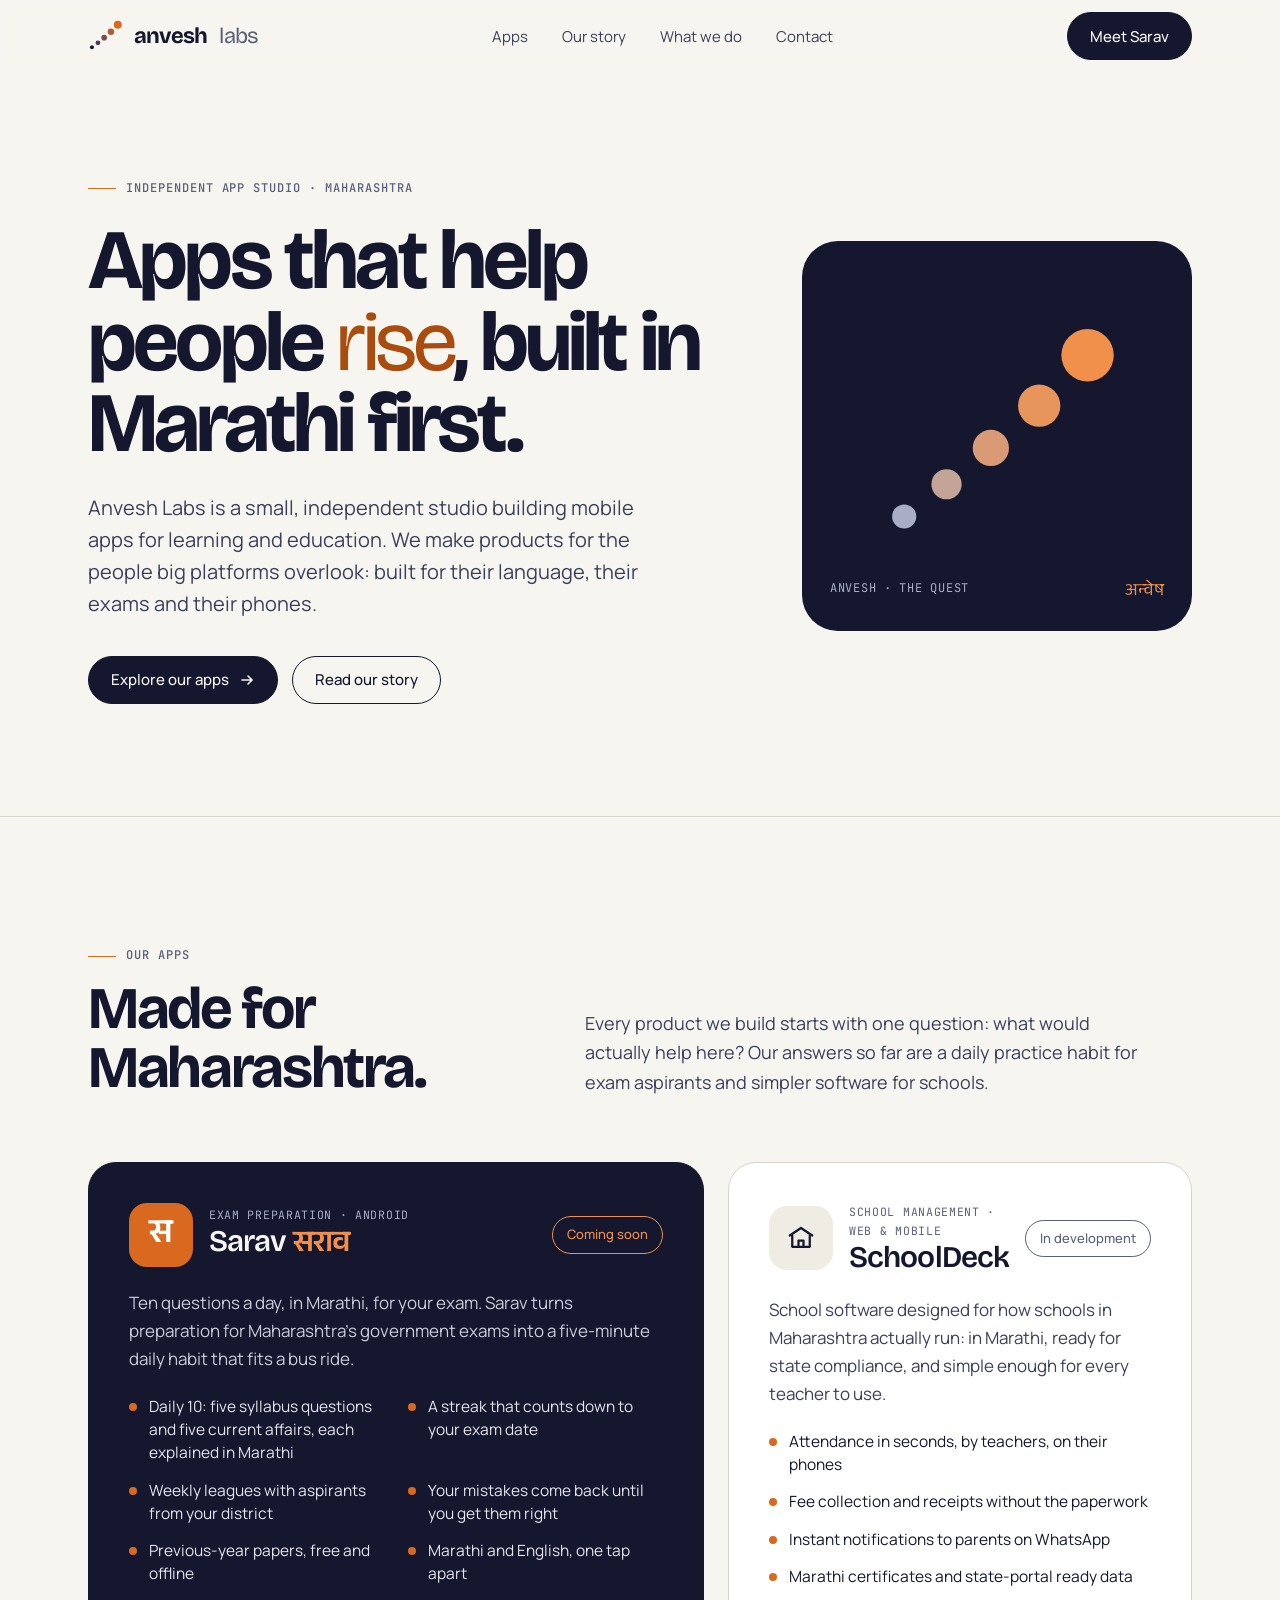
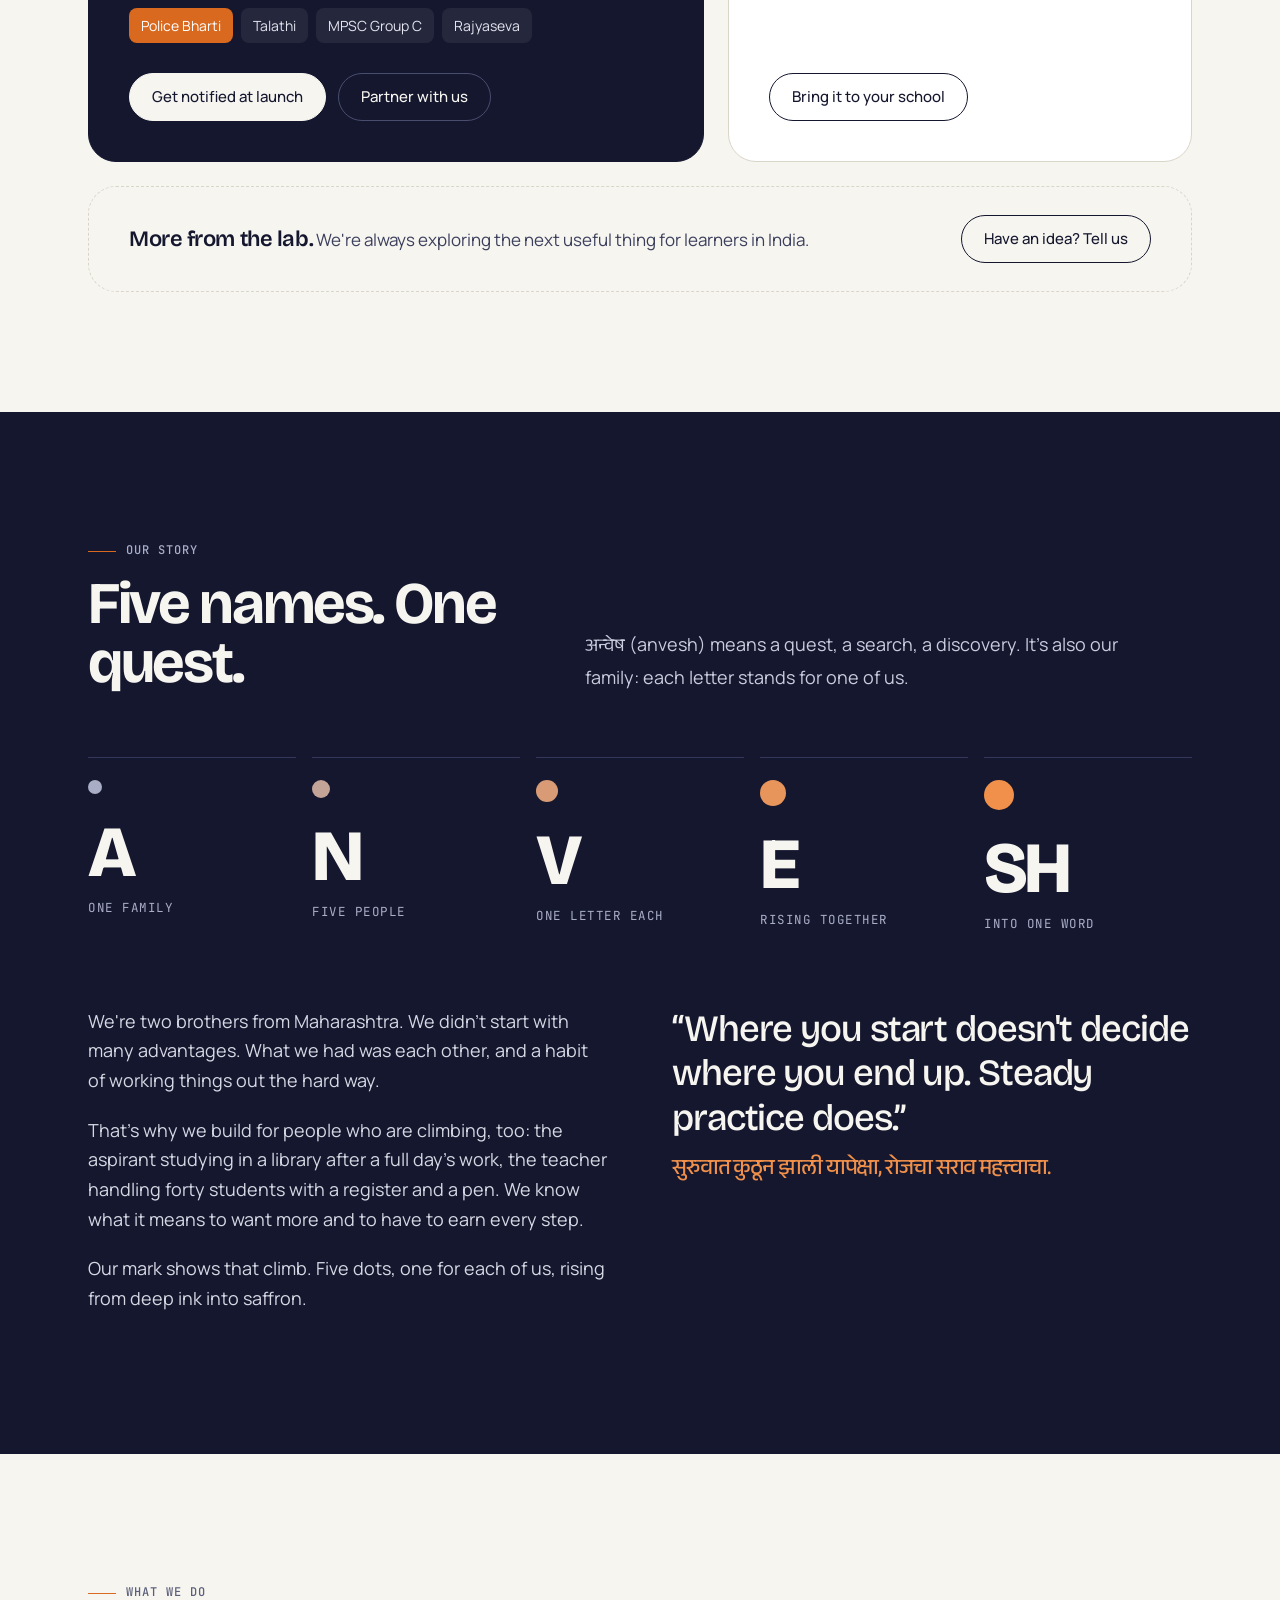
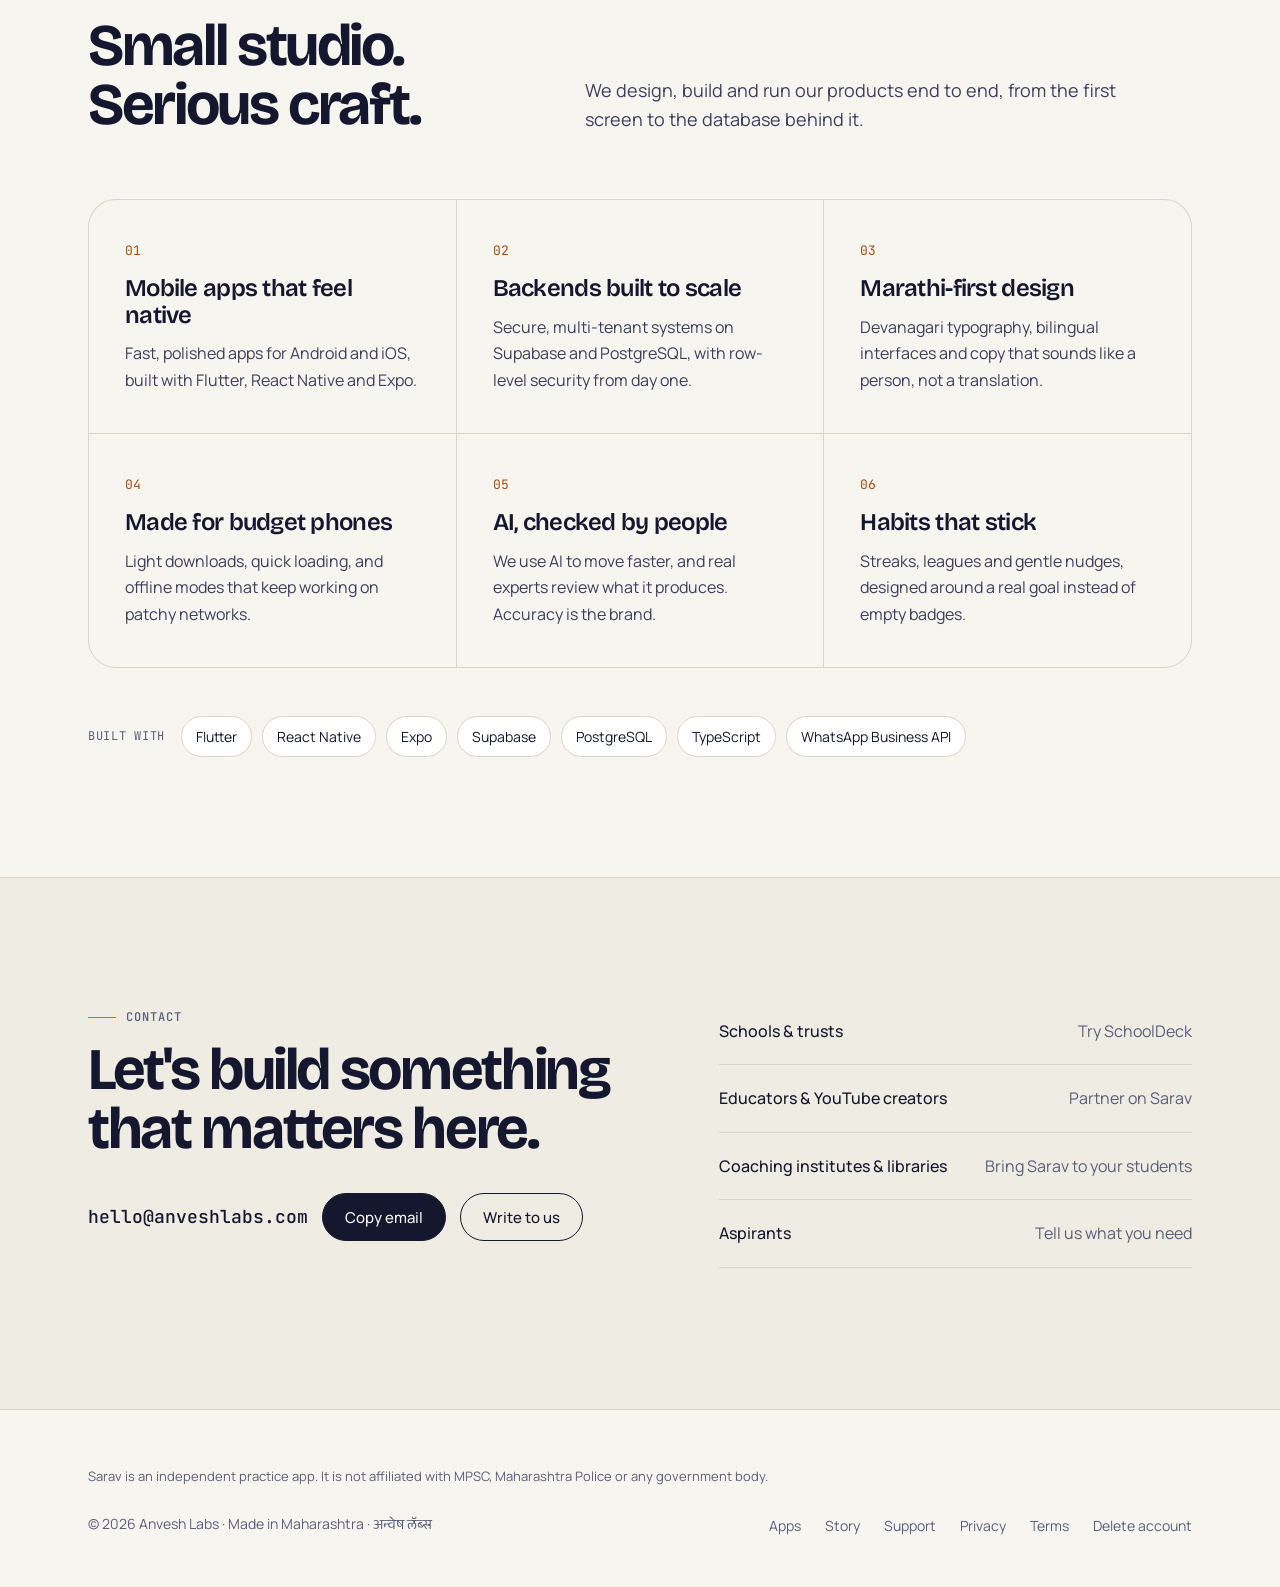
==== index.html @ 9305be7a "Switch to a more modern type system Bricolage Grotesque for headings, Manrope for body text, JetBrai" ====
<!DOCTYPE html>
<html lang="en-IN">
<head>
<meta charset="utf-8">
<meta name="viewport" content="width=device-width, initial-scale=1">
<title>Anvesh Labs — Marathi-first mobile apps from Maharashtra</title>
<meta name="description" content="Anvesh Labs is an independent app studio from Maharashtra building Marathi-first mobile apps. Meet Sarav — daily exam practice for Police Bharti, Talathi and MPSC — and SchoolDeck, school management for Maharashtra schools.">
<meta name="keywords" content="Anvesh Labs, Sarav app, Police Bharti app, MPSC Marathi app, Talathi Bharti practice, Marathi quiz app, school ERP Maharashtra, Marathi app developers">
<meta name="author" content="Anvesh Labs">
<meta name="robots" content="index, follow, max-image-preview:large">
<link rel="canonical" href="https://anveshlabs.com/">
<meta name="theme-color" content="#14172E">

<meta property="og:type" content="website">
<meta property="og:site_name" content="Anvesh Labs">
<meta property="og:title" content="Anvesh Labs — Marathi-first mobile apps from Maharashtra">
<meta property="og:description" content="An independent studio building apps that help people learn, prepare and grow. Starting with Sarav: daily exam practice in Marathi.">
<meta property="og:url" content="https://anveshlabs.com/">
<meta property="og:image" content="https://anveshlabs.com/og-image.png">
<meta property="og:locale" content="en_IN">
<meta property="og:locale:alternate" content="mr_IN">
<meta name="twitter:card" content="summary_large_image">
<meta name="twitter:title" content="Anvesh Labs — Marathi-first mobile apps">
<meta name="twitter:description" content="Daily exam practice in Marathi, school software for Maharashtra, and more from an independent studio.">
<meta name="twitter:image" content="https://anveshlabs.com/og-image.png">

<link rel="icon" type="image/svg+xml" href="data:image/svg+xml,%3Csvg xmlns='http://www.w3.org/2000/svg' viewBox='0 0 120 120'%3E%3Crect width='120' height='120' rx='28' fill='%2314172E'/%3E%3Ccircle cx='24' cy='96' r='7' fill='%23A9ADC6'/%3E%3Ccircle cx='42' cy='82' r='8.5' fill='%23C3A496'/%3E%3Ccircle cx='60' cy='66' r='10' fill='%23D99B75'/%3E%3Ccircle cx='80' cy='47' r='11.5' fill='%23E8955C'/%3E%3Ccircle cx='99' cy='25' r='13' fill='%23F0904A'/%3E%3C/svg%3E">

<link rel="preconnect" href="https://fonts.googleapis.com">
<link rel="preconnect" href="https://fonts.gstatic.com" crossorigin>
<link href="https://fonts.googleapis.com/css2?family=Bricolage+Grotesque:opsz,wght@12..96,400..800&family=Manrope:wght@400;500;600;700&family=JetBrains+Mono:wght@400;500&family=Anek+Devanagari:wght@400;500;600&display=swap" rel="stylesheet">

<script type="application/ld+json">
{
  "@context": "https://schema.org",
  "@graph": [
    {
      "@type": "Organization",
      "@id": "https://anveshlabs.com/#org",
      "name": "Anvesh Labs",
      "alternateName": "अन्वेष लॅब्स",
      "url": "https://anveshlabs.com/",
      "logo": "https://anveshlabs.com/logo.png",
      "email": "hello@anveshlabs.com",
      "description": "Independent app studio from Maharashtra building Marathi-first mobile apps for learning and education.",
      "areaServed": {"@type": "State", "name": "Maharashtra"},
      "knowsLanguage": ["mr", "en", "hi"]
    },
    {
      "@type": "WebSite",
      "@id": "https://anveshlabs.com/#website",
      "url": "https://anveshlabs.com/",
      "name": "Anvesh Labs",
      "publisher": {"@id": "https://anveshlabs.com/#org"},
      "inLanguage": "en-IN"
    },
    {
      "@type": "MobileApplication",
      "name": "Sarav",
      "alternateName": "सराव",
      "operatingSystem": "Android",
      "applicationCategory": "EducationalApplication",
      "inLanguage": ["mr", "en"],
      "description": "Daily 10-question practice in Marathi for Maharashtra Police Bharti, Talathi and MPSC exams, with streaks, district leagues and mistake review.",
      "publisher": {"@id": "https://anveshlabs.com/#org"},
      "offers": {"@type": "Offer", "price": "0", "priceCurrency": "INR"}
    }
  ]
}
</script>

<style>
  :root{
    --ivory:#F7F5F0; --paper:#EFECE4; --ink:#14172E; --ink-2:#3B3F5C; --muted:#5A5F7A;
    --line:#DAD5C9; --saffron:#D9691F; --saffron-text:#A94C0E; --saffron-soft:#F0904A;
    --serif:'Bricolage Grotesque', system-ui, sans-serif; --sans:'Manrope', system-ui, sans-serif; --mr:'Anek Devanagari', 'Manrope', sans-serif; --mono:'JetBrains Mono', ui-monospace, monospace;
    --wrap:1160px;
  }
  *{box-sizing:border-box}
  html{scroll-behavior:smooth}
  body{margin:0;background:var(--ivory);color:var(--ink);font-family:var(--sans);font-size:17px;line-height:1.65;-webkit-font-smoothing:antialiased}
  img,svg{display:block}
  a{color:inherit}
  [lang="mr"]{font-family:var(--mr)}
  .wrap{max-width:var(--wrap);margin:0 auto;padding:0 28px}
  .skip{position:absolute;left:-999px;top:8px;background:var(--ink);color:var(--ivory);padding:8px 14px;border-radius:8px;z-index:50}
  .skip:focus{left:12px}
  :focus-visible{outline:2px solid var(--saffron);outline-offset:3px;border-radius:4px}

  /* Header */
  header.site{position:sticky;top:0;z-index:20;background:rgba(247,245,240,.88);backdrop-filter:saturate(1.2) blur(10px);border-bottom:1px solid transparent;transition:border-color .2s}
  header.site.scrolled{border-bottom-color:var(--line)}
  .bar{display:flex;align-items:center;justify-content:space-between;height:72px}
  .brand{display:flex;align-items:center;gap:12px;text-decoration:none;font-family:var(--serif)}
  .brand b{font-weight:700;font-size:22px;letter-spacing:-.035em}
  .brand span{font-weight:400;font-size:22px;letter-spacing:-.035em;color:var(--muted)}
  nav.main ul{display:flex;gap:34px;list-style:none;margin:0;padding:0}
  nav.main a{text-decoration:none;font-size:15px;color:var(--ink-2);padding:10px 0}
  nav.main a:hover{color:var(--ink)}
  .btn{display:inline-flex;align-items:center;gap:10px;min-height:48px;padding:0 22px;border-radius:999px;font:500 15px/1 var(--sans);text-decoration:none;border:1px solid var(--ink);cursor:pointer;transition:transform .15s, background .15s}
  .btn:hover{transform:translateY(-1px)}
  .btn-dark{background:var(--ink);color:var(--ivory)}
  .btn-dark:hover{background:#262A4A}
  .btn-ghost{background:transparent;color:var(--ink)}
  .btn-ghost:hover{background:var(--paper)}
  .menu-btn{display:none;background:none;border:1px solid var(--line);border-radius:10px;width:44px;height:44px;cursor:pointer;color:var(--ink)}

  /* Hero */
  .hero{padding:96px 0 112px;border-bottom:1px solid var(--line)}
  .hero-grid{display:grid;grid-template-columns:1.25fr .75fr;gap:64px;align-items:center}
  .eyebrow{display:inline-flex;align-items:center;gap:10px;font-family:var(--mono);font-size:12px;letter-spacing:.08em;text-transform:uppercase;color:var(--muted);font-weight:500}
  .eyebrow i{width:28px;height:1px;background:var(--saffron)}
  h1{font-family:var(--serif);font-weight:700;font-size:clamp(46px,6.6vw,92px);line-height:.96;letter-spacing:-.045em;margin:22px 0 28px}
  h1 em{font-style:normal;font-weight:400;color:var(--saffron-text)}
  .lede{font-size:20px;line-height:1.6;color:var(--ink-2);max-width:580px;margin:0 0 36px}
  .cta{display:flex;flex-wrap:wrap;gap:14px}
  .hero-mark{position:relative;aspect-ratio:1/1;background:var(--ink);border-radius:36px;display:flex;align-items:center;justify-content:center;overflow:hidden}
  .hero-mark svg{width:62%}
  .hero-mark .caption{position:absolute;left:28px;bottom:24px;right:28px;display:flex;justify-content:space-between;color:#A9ADC6;font-family:var(--mono);font-size:12px;letter-spacing:.06em}
  .hero-mark .caption span[lang="mr"]{font-size:17px;color:var(--saffron-soft);letter-spacing:0}

  /* Sections */
  section{padding:120px 0}
  .sec-head{display:grid;grid-template-columns:1fr 1.4fr;gap:64px;margin-bottom:64px;align-items:end}
  h2{font-family:var(--serif);font-weight:700;font-size:clamp(36px,4.6vw,60px);line-height:1;letter-spacing:-.04em;margin:14px 0 0}
  .sec-head p{color:var(--ink-2);font-size:18px;margin:0;max-width:560px}
  h3{font-family:var(--serif);font-weight:600;font-size:30px;letter-spacing:-.03em;line-height:1.1;margin:0}

  /* Apps */
  .apps{display:grid;grid-template-columns:1.35fr 1fr;gap:24px}
  .app{background:#fff;border:1px solid var(--line);border-radius:28px;padding:40px;display:flex;flex-direction:column;gap:22px}
  .app.flag{background:var(--ink);color:var(--ivory);border-color:var(--ink)}
  .app-top{display:flex;align-items:center;justify-content:space-between;gap:16px}
  .app-id{display:flex;align-items:center;gap:16px}
  .app-icon{width:64px;height:64px;border-radius:18px;display:flex;align-items:center;justify-content:center;flex:none}
  .flag .app-icon{background:var(--saffron)}
  .app-icon.light{background:var(--paper)}
  .app-icon span{font:600 34px/1 var(--mr);color:#fff;margin-top:4px}
  .app-icon.light span{color:var(--ink)}
  .app small{display:block;font-family:var(--mono);font-size:11.5px;letter-spacing:.06em;text-transform:uppercase;color:var(--muted)}
  .flag small{color:#A9ADC6}
  .pill{font-size:13px;font-weight:500;padding:7px 14px;border-radius:999px;border:1px solid currentColor;white-space:nowrap}
  .flag .pill{color:var(--saffron-soft)}
  .pill.dim{color:var(--muted)}
  .app p{margin:0;color:var(--ink-2)}
  .flag p{color:#C9CCDD}
  .feat{list-style:none;padding:0;margin:0;display:grid;grid-template-columns:1fr 1fr;gap:14px 24px}
  .feat li{display:flex;gap:12px;font-size:15.5px;line-height:1.5}
  .feat li::before{content:"";flex:none;width:8px;height:8px;border-radius:50%;background:var(--saffron);margin-top:8px}
  .flag .feat li{color:#E4E5EE}
  .tracks{display:flex;flex-wrap:wrap;gap:8px}
  .tracks span{font-size:14px;padding:6px 12px;border-radius:8px;background:rgba(255,255,255,.07);color:#E4E5EE}
  .tracks span.on{background:var(--saffron);color:#fff}
  .app .actions{margin-top:auto;display:flex;flex-wrap:wrap;gap:12px;padding-top:8px}
  .flag .btn-light{background:var(--ivory);color:var(--ink);border-color:var(--ivory)}
  .flag .btn-line{background:transparent;color:var(--ivory);border-color:#4A4E6E}
  .next{grid-column:1/-1;display:flex;align-items:center;justify-content:space-between;gap:24px;border:1px dashed var(--line);border-radius:28px;padding:28px 40px;color:var(--ink-2)}
  .next b{font-family:var(--serif);font-weight:600;font-size:22px;letter-spacing:-.02em;color:var(--ink)}

  /* Story */
  .story{background:var(--ink);color:var(--ivory)}
  .story .eyebrow{color:#A9ADC6}
  .story h2{color:var(--ivory)}
  .story .sec-head p{color:#C9CCDD}
  .decode{display:grid;grid-template-columns:repeat(5,minmax(0,1fr));gap:16px;margin-bottom:72px}
  .letter{border-top:1px solid #33375A;padding-top:22px}
  .letter .dot{border-radius:50%;margin-bottom:22px}
  .letter b{display:block;font-family:var(--serif);font-weight:800;font-size:72px;line-height:1;letter-spacing:-.05em}
  .letter span{display:block;margin-top:10px;color:#A9ADC6;font-family:var(--mono);font-size:12.5px;letter-spacing:.04em;text-transform:uppercase}
  .story-body{display:grid;grid-template-columns:1fr 1fr;gap:64px}
  .story-body p{margin:0 0 20px;color:#D5D7E3;font-size:18px}
  blockquote{margin:0;font-family:var(--serif);font-weight:500;font-size:clamp(26px,2.9vw,38px);line-height:1.2;letter-spacing:-.03em;color:var(--ivory)}
  blockquote span[lang="mr"]{display:block;margin-top:18px;font-size:22px;color:var(--saffron-soft)}

  /* Craft */
  .craft{display:grid;grid-template-columns:repeat(3,minmax(0,1fr));gap:1px;background:var(--line);border:1px solid var(--line);border-radius:28px;overflow:hidden}
  .craft article{background:var(--ivory);padding:40px 36px}
  .craft .num{font-family:var(--mono);font-size:13px;color:var(--saffron-text)}
  .craft h3{font-size:24px;margin:14px 0 12px}
  .craft p{margin:0;color:var(--ink-2);font-size:16px}
  .stack{margin-top:48px;display:flex;flex-wrap:wrap;gap:10px;align-items:center}
  .stack em{font-style:normal;color:var(--muted);font-family:var(--mono);font-size:12px;letter-spacing:.06em;text-transform:uppercase;margin-right:6px}
  .stack span{font-size:14px;padding:8px 14px;border:1px solid var(--line);border-radius:999px;background:#fff}

  /* Contact */
  .contact{background:var(--paper);border-top:1px solid var(--line)}
  .contact-grid{display:grid;grid-template-columns:1.2fr 1fr;gap:64px;align-items:start}
  .who{list-style:none;padding:0;margin:0;display:grid;gap:0}
  .who li{display:flex;justify-content:space-between;gap:20px;padding:20px 0;border-bottom:1px solid var(--line);font-size:16px}
  .who li b{font-weight:500}
  .who li span{color:var(--muted);text-align:right}
  .mail{margin-top:34px;display:flex;flex-wrap:wrap;align-items:center;gap:14px}
  .mail code{font:500 18px/1 var(--mono);letter-spacing:0}
  .copied{font-size:14px;color:var(--saffron-text);min-height:20px}

  footer{padding:56px 0 48px;border-top:1px solid var(--line)}
  .foot{display:flex;flex-wrap:wrap;justify-content:space-between;gap:24px;align-items:center;color:var(--muted);font-size:14px}
  .foot ul{display:flex;gap:24px;list-style:none;margin:0;padding:0}
  .foot a{text-decoration:none}
  .foot a:hover{color:var(--ink)}

  .reveal{opacity:0;transform:translateY(18px);transition:opacity .8s ease, transform .8s ease}
  .reveal.in{opacity:1;transform:none}
  @media (prefers-reduced-motion: reduce){.reveal{opacity:1;transform:none;transition:none}html{scroll-behavior:auto}}

  @media (max-width: 960px){
    .hero-grid,.sec-head,.apps,.story-body,.contact-grid{grid-template-columns:1fr}
    .hero-mark{max-width:420px}
    .craft{grid-template-columns:1fr 1fr}
    .decode{grid-template-columns:repeat(5,minmax(0,1fr));gap:10px}
    .letter b{font-size:40px}
  }
  @media (max-width: 720px){
    body{font-size:16px}
    section{padding:84px 0}
    .hero{padding:56px 0 80px}
    .menu-btn{display:inline-flex;align-items:center;justify-content:center}
    nav.main{position:absolute;top:72px;left:0;right:0;background:var(--ivory);border-bottom:1px solid var(--line);display:none}
    nav.main.open{display:block}
    nav.main ul{flex-direction:column;gap:0;padding:8px 28px 20px}
    nav.main a{display:block;padding:14px 0;font-size:17px}
    .bar .btn-dark{display:none}
    .app{padding:28px}
    .feat{grid-template-columns:1fr}
    .craft{grid-template-columns:1fr}
    .decode{grid-template-columns:1fr;gap:0}
    .letter{display:flex;align-items:center;gap:20px;padding:16px 0}
    .letter .dot{margin:0}
    .letter b{font-size:34px;width:52px}
    .letter span{margin:0}
    .next{flex-direction:column;align-items:flex-start;padding:24px 28px}
  }
</style>
</head>
<body>
<a class="skip" href="#main">Skip to content</a>

<header class="site" id="top">
  <div class="wrap bar">
    <a class="brand" href="#top" aria-label="Anvesh Labs — home">
      <svg width="34" height="34" viewBox="0 0 120 120" aria-hidden="true">
        <circle cx="14" cy="100" r="7" fill="#14172E"/><circle cx="35" cy="84" r="8.5" fill="#4A3A52"/><circle cx="57" cy="66" r="10" fill="#7D4B4E"/><circle cx="81" cy="45" r="11.5" fill="#B05A36"/><circle cx="105" cy="20" r="14" fill="#D9691F"/>
      </svg>
      <b>anvesh</b><span>labs</span>
    </a>
    <nav class="main" id="nav" aria-label="Main">
      <ul>
        <li><a href="#apps">Apps</a></li>
        <li><a href="#story">Our story</a></li>
        <li><a href="#craft">What we do</a></li>
        <li><a href="#contact">Contact</a></li>
      </ul>
    </nav>
    <a class="btn btn-dark" href="#sarav">Meet Sarav</a>
    <button class="menu-btn" id="menuBtn" aria-label="Open menu" aria-expanded="false" aria-controls="nav">
      <svg width="20" height="20" viewBox="0 0 20 20" fill="none" stroke="currentColor" stroke-width="1.8" stroke-linecap="round" aria-hidden="true"><path d="M3 6h14M3 14h14"/></svg>
    </button>
  </div>
</header>

<main id="main">
  <!-- HERO -->
  <section class="hero" aria-labelledby="hero-title">
    <div class="wrap hero-grid">
      <div class="reveal">
        <div class="eyebrow"><i></i>Independent app studio · Maharashtra</div>
        <h1 id="hero-title">Apps that help people <em>rise</em>, built in Marathi first.</h1>
        <p class="lede">Anvesh Labs is a small, independent studio building mobile apps for learning and education. We make products for the people big platforms overlook: built for their language, their exams and their phones.</p>
        <div class="cta">
          <a class="btn btn-dark" href="#apps">Explore our apps
            <svg width="16" height="16" viewBox="0 0 16 16" fill="none" stroke="currentColor" stroke-width="1.6" stroke-linecap="round" aria-hidden="true"><path d="M3 8h10M9 4l4 4-4 4"/></svg>
          </a>
          <a class="btn btn-ghost" href="#story">Read our story</a>
        </div>
      </div>
      <div class="hero-mark reveal" role="img" aria-label="The Anvesh Labs mark: five dots rising from deep ink to saffron">
        <svg viewBox="0 0 120 120" aria-hidden="true">
          <circle cx="14" cy="100" r="6" fill="#A9ADC6"/><circle cx="35" cy="84" r="7.5" fill="#C3A496"/><circle cx="57" cy="66" r="9" fill="#D99B75"/><circle cx="81" cy="45" r="10.5" fill="#E8955C"/><circle cx="105" cy="20" r="13" fill="#F0904A"/>
        </svg>
        <div class="caption"><span>ANVESH · THE QUEST</span><span lang="mr">अन्वेष</span></div>
      </div>
    </div>
  </section>

  <!-- APPS -->
  <section id="apps" aria-labelledby="apps-title">
    <div class="wrap">
      <div class="sec-head reveal">
        <div>
          <div class="eyebrow"><i></i>Our apps</div>
          <h2 id="apps-title">Made for Maharashtra.</h2>
        </div>
        <p>Every product we build starts with one question: what would actually help here? Our answers so far are a daily practice habit for exam aspirants and simpler software for schools.</p>
      </div>

      <div class="apps">
        <article class="app flag reveal" id="sarav" aria-labelledby="sarav-title">
          <div class="app-top">
            <div class="app-id">
              <div class="app-icon" aria-hidden="true"><span lang="mr">स</span></div>
              <div>
                <small>Exam preparation · Android</small>
                <h3 id="sarav-title">Sarav <span lang="mr" style="color:var(--saffron-soft)">सराव</span></h3>
              </div>
            </div>
            <span class="pill">Coming soon</span>
          </div>
          <p>Ten questions a day, in Marathi, for your exam. Sarav turns preparation for Maharashtra's government exams into a five-minute daily habit that fits a bus ride.</p>
          <ul class="feat">
            <li>Daily 10: five syllabus questions and five current affairs, each explained in Marathi</li>
            <li>A streak that counts down to your exam date</li>
            <li>Weekly leagues with aspirants from your district</li>
            <li>Your mistakes come back until you get them right</li>
            <li>Previous-year papers, free and offline</li>
            <li>Marathi and English, one tap apart</li>
          </ul>
          <div class="tracks" aria-label="Exam tracks">
            <span class="on">Police Bharti</span><span>Talathi</span><span>MPSC Group C</span><span>Rajyaseva</span>
          </div>
          <div class="actions">
            <a class="btn btn-light" href="mailto:hello@anveshlabs.com?subject=Notify%20me%20when%20Sarav%20launches">Get notified at launch</a>
            <a class="btn btn-line" href="#contact">Partner with us</a>
          </div>
        </article>

        <article class="app reveal" aria-labelledby="sd-title">
          <div class="app-top">
            <div class="app-id">
              <div class="app-icon light" aria-hidden="true">
                <svg width="30" height="30" viewBox="0 0 24 24" fill="none" stroke="#14172E" stroke-width="1.8" stroke-linecap="round" stroke-linejoin="round"><path d="M3 10l9-6 9 6"/><path d="M5 10v9h14v-9"/><path d="M10 19v-5h4v5"/></svg>
              </div>
              <div>
                <small>School management · Web &amp; mobile</small>
                <h3 id="sd-title">SchoolDeck</h3>
              </div>
            </div>
            <span class="pill dim">In development</span>
          </div>
          <p>School software designed for how schools in Maharashtra actually run: in Marathi, ready for state compliance, and simple enough for every teacher to use.</p>
          <ul class="feat" style="grid-template-columns:1fr">
            <li>Attendance in seconds, by teachers, on their phones</li>
            <li>Fee collection and receipts without the paperwork</li>
            <li>Instant notifications to parents on WhatsApp</li>
            <li>Marathi certificates and state-portal ready data</li>
          </ul>
          <div class="actions">
            <a class="btn btn-ghost" href="mailto:hello@anveshlabs.com?subject=SchoolDeck%20for%20our%20school">Bring it to your school</a>
          </div>
        </article>

        <div class="next reveal">
          <div><b>More from the lab.</b> We're always exploring the next useful thing for learners in India.</div>
          <a class="btn btn-ghost" href="#contact">Have an idea? Tell us</a>
        </div>
      </div>
    </div>
  </section>

  <!-- STORY -->
  <section class="story" id="story" aria-labelledby="story-title">
    <div class="wrap">
      <div class="sec-head reveal">
        <div>
          <div class="eyebrow"><i></i>Our story</div>
          <h2 id="story-title">Five names. One quest.</h2>
        </div>
        <p><span lang="mr">अन्वेष</span> (anvesh) means a quest, a search, a discovery. It's also our family: each letter stands for one of us.</p>
      </div>

      <div class="decode reveal" aria-label="How the name Anvesh is formed">
        <div class="letter"><div class="dot" style="width:14px;height:14px;background:#A9ADC6"></div><b>A</b><span>One family</span></div>
        <div class="letter"><div class="dot" style="width:18px;height:18px;background:#C3A496"></div><b>N</b><span>Five people</span></div>
        <div class="letter"><div class="dot" style="width:22px;height:22px;background:#D99B75"></div><b>V</b><span>One letter each</span></div>
        <div class="letter"><div class="dot" style="width:26px;height:26px;background:#E8955C"></div><b>E</b><span>Rising together</span></div>
        <div class="letter"><div class="dot" style="width:30px;height:30px;background:#F0904A"></div><b>SH</b><span>Into one word</span></div>
      </div>

      <div class="story-body">
        <div class="reveal">
          <p>We're two brothers from Maharashtra. We didn't start with many advantages. What we had was each other, and a habit of working things out the hard way.</p>
          <p>That's why we build for people who are climbing, too: the aspirant studying in a library after a full day's work, the teacher handling forty students with a register and a pen. We know what it means to want more and to have to earn every step.</p>
          <p>Our mark shows that climb. Five dots, one for each of us, rising from deep ink into saffron.</p>
        </div>
        <blockquote class="reveal">“Where you start doesn't decide where you end up. Steady practice does.”
          <span lang="mr">सुरुवात कुठून झाली यापेक्षा, रोजचा सराव महत्त्वाचा.</span>
        </blockquote>
      </div>
    </div>
  </section>

  <!-- CRAFT -->
  <section id="craft" aria-labelledby="craft-title">
    <div class="wrap">
      <div class="sec-head reveal">
        <div>
          <div class="eyebrow"><i></i>What we do</div>
          <h2 id="craft-title">Small studio. Serious craft.</h2>
        </div>
        <p>We design, build and run our products end to end, from the first screen to the database behind it.</p>
      </div>

      <div class="craft reveal">
        <article>
          <div class="num">01</div>
          <h3>Mobile apps that feel native</h3>
          <p>Fast, polished apps for Android and iOS, built with Flutter, React Native and Expo.</p>
        </article>
        <article>
          <div class="num">02</div>
          <h3>Backends built to scale</h3>
          <p>Secure, multi-tenant systems on Supabase and PostgreSQL, with row-level security from day one.</p>
        </article>
        <article>
          <div class="num">03</div>
          <h3>Marathi-first design</h3>
          <p>Devanagari typography, bilingual interfaces and copy that sounds like a person, not a translation.</p>
        </article>
        <article>
          <div class="num">04</div>
          <h3>Made for budget phones</h3>
          <p>Light downloads, quick loading, and offline modes that keep working on patchy networks.</p>
        </article>
        <article>
          <div class="num">05</div>
          <h3>AI, checked by people</h3>
          <p>We use AI to move faster, and real experts review what it produces. Accuracy is the brand.</p>
        </article>
        <article>
          <div class="num">06</div>
          <h3>Habits that stick</h3>
          <p>Streaks, leagues and gentle nudges, designed around a real goal instead of empty badges.</p>
        </article>
      </div>

      <div class="stack reveal" aria-label="Technologies we use">
        <em>Built with</em><span>Flutter</span><span>React Native</span><span>Expo</span><span>Supabase</span><span>PostgreSQL</span><span>TypeScript</span><span>WhatsApp Business API</span>
      </div>
    </div>
  </section>

  <!-- CONTACT -->
  <section class="contact" id="contact" aria-labelledby="contact-title">
    <div class="wrap contact-grid">
      <div class="reveal">
        <div class="eyebrow"><i></i>Contact</div>
        <h2 id="contact-title">Let's build something that matters here.</h2>
        <div class="mail">
          <code id="email">hello@anveshlabs.com</code>
          <button class="btn btn-dark" id="copyBtn" type="button">Copy email</button>
          <a class="btn btn-ghost" href="mailto:hello@anveshlabs.com">Write to us</a>
        </div>
        <p class="copied" id="copied" aria-live="polite"></p>
      </div>
      <ul class="who reveal" aria-label="Who we'd love to hear from">
        <li><b>Schools &amp; trusts</b><span>Try SchoolDeck</span></li>
        <li><b>Educators &amp; YouTube creators</b><span>Partner on Sarav</span></li>
        <li><b>Coaching institutes &amp; libraries</b><span>Bring Sarav to your students</span></li>
        <li><b>Aspirants</b><span>Tell us what you need</span></li>
      </ul>
    </div>
  </section>
</main>

<footer>
  <p class="wrap" style="color:var(--muted);font-size:13px;margin:0 auto 24px">Sarav is an independent practice app. It is not affiliated with MPSC, Maharashtra Police or any government body.</p>
  <div class="wrap foot">
    <div>© <span id="yr">2026</span> Anvesh Labs · Made in Maharashtra · <span lang="mr">अन्वेष लॅब्स</span></div>
    <ul>
      <li><a href="#apps">Apps</a></li>
      <li><a href="#story">Story</a></li>
      <li><a href="/support">Support</a></li>
      <li><a href="/privacy">Privacy</a></li>
      <li><a href="/terms">Terms</a></li>
      <li><a href="/delete-account">Delete account</a></li>
    </ul>
  </div>
</footer>

<script>
  (function(){
    var header=document.querySelector('header.site');
    function onScroll(){header.classList.toggle('scrolled', window.scrollY>8);}
    window.addEventListener('scroll', onScroll, {passive:true}); onScroll();

    var btn=document.getElementById('menuBtn'), nav=document.getElementById('nav');
    btn.addEventListener('click', function(){
      var open=nav.classList.toggle('open'); btn.setAttribute('aria-expanded', open);
    });
    nav.addEventListener('click', function(e){ if(e.target.tagName==='A'){ nav.classList.remove('open'); btn.setAttribute('aria-expanded','false'); }});

    var copyBtn=document.getElementById('copyBtn'), copied=document.getElementById('copied');
    copyBtn.addEventListener('click', function(){
      var text='hello@anveshlabs.com';
      try{
        navigator.clipboard.writeText(text).then(function(){ copied.textContent='Email copied.'; }, function(){ copied.textContent='Copy failed. Please select the address above.'; });
      }catch(e){ copied.textContent='Copy failed. Please select the address above.'; }
    });

    document.getElementById('yr').textContent=new Date().getFullYear();

    var els=document.querySelectorAll('.reveal');
    if('IntersectionObserver' in window){
      var io=new IntersectionObserver(function(entries){
        entries.forEach(function(en){ if(en.isIntersecting){ en.target.classList.add('in'); io.unobserve(en.target); }});
      }, {rootMargin:'0px 0px -8% 0px'});
      els.forEach(function(el){ io.observe(el); });
    } else { els.forEach(function(el){ el.classList.add('in'); }); }
  })();
</script>
</body>
</html>
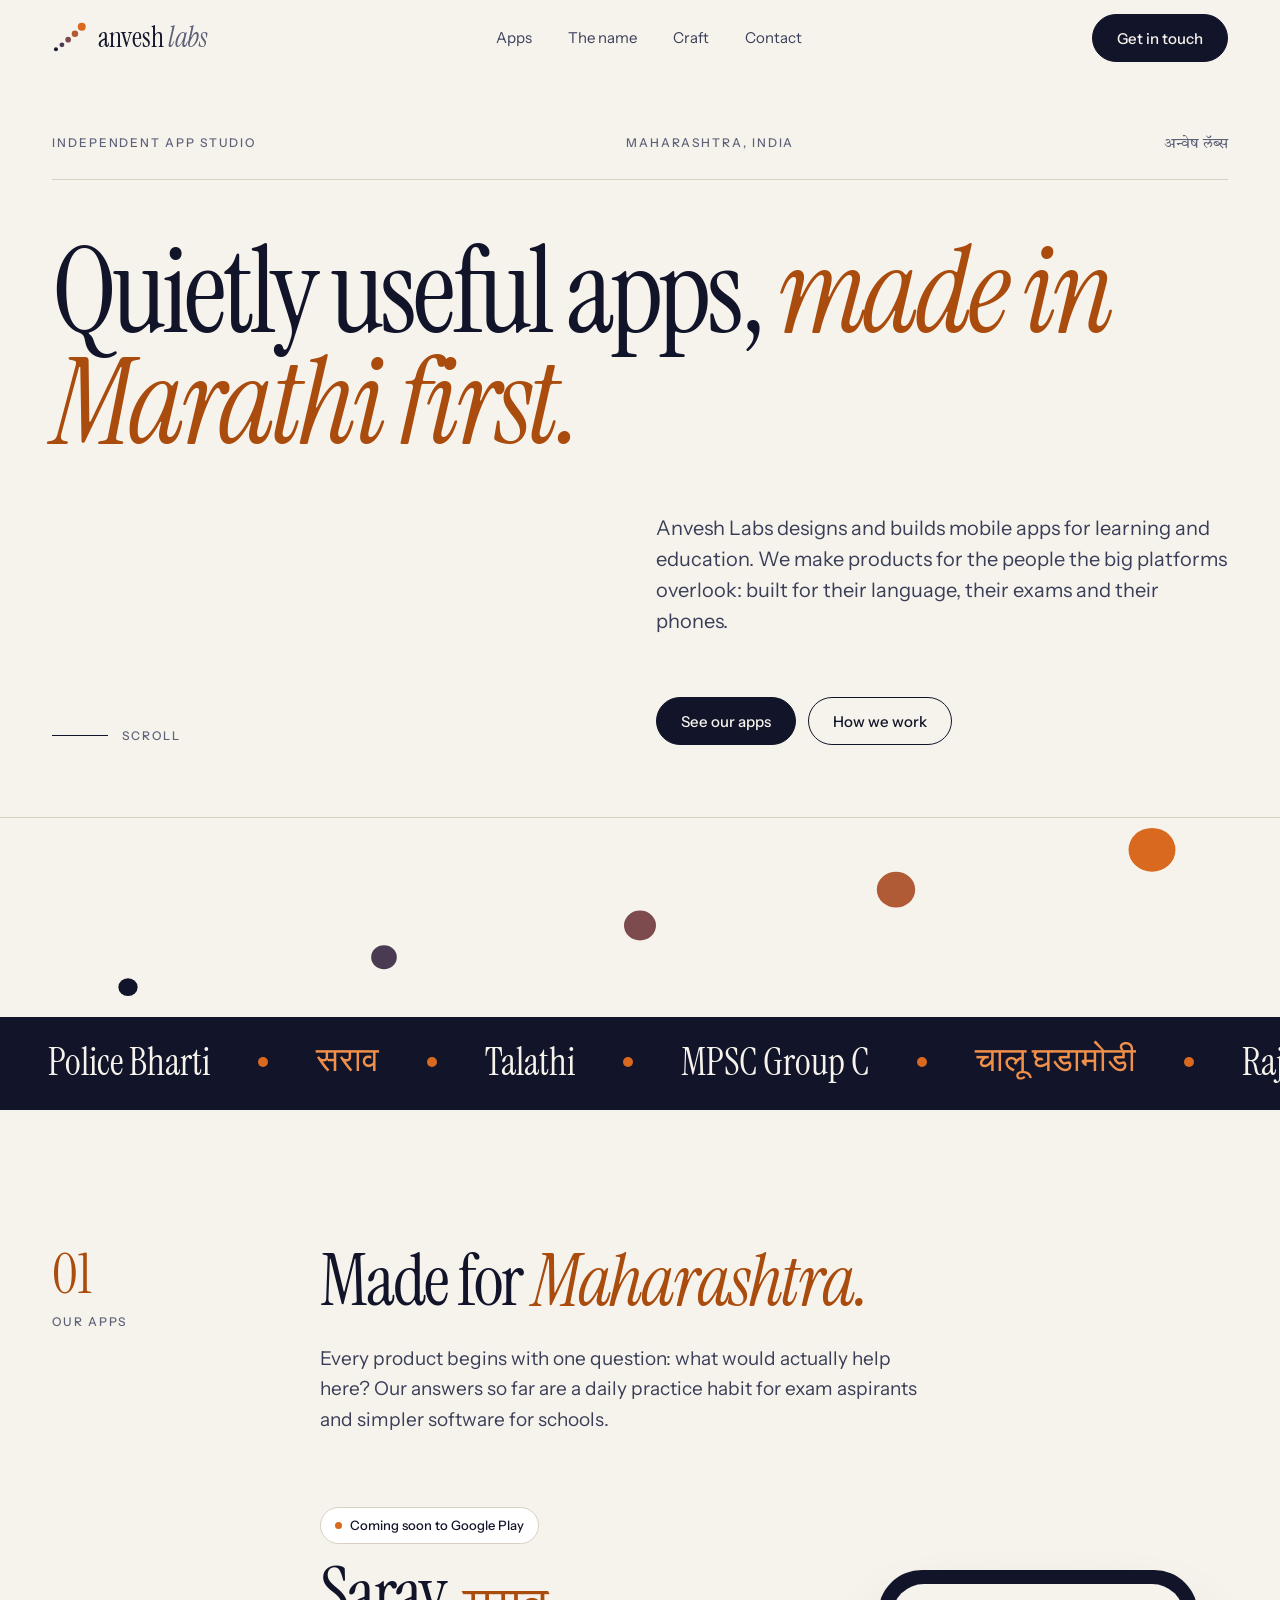
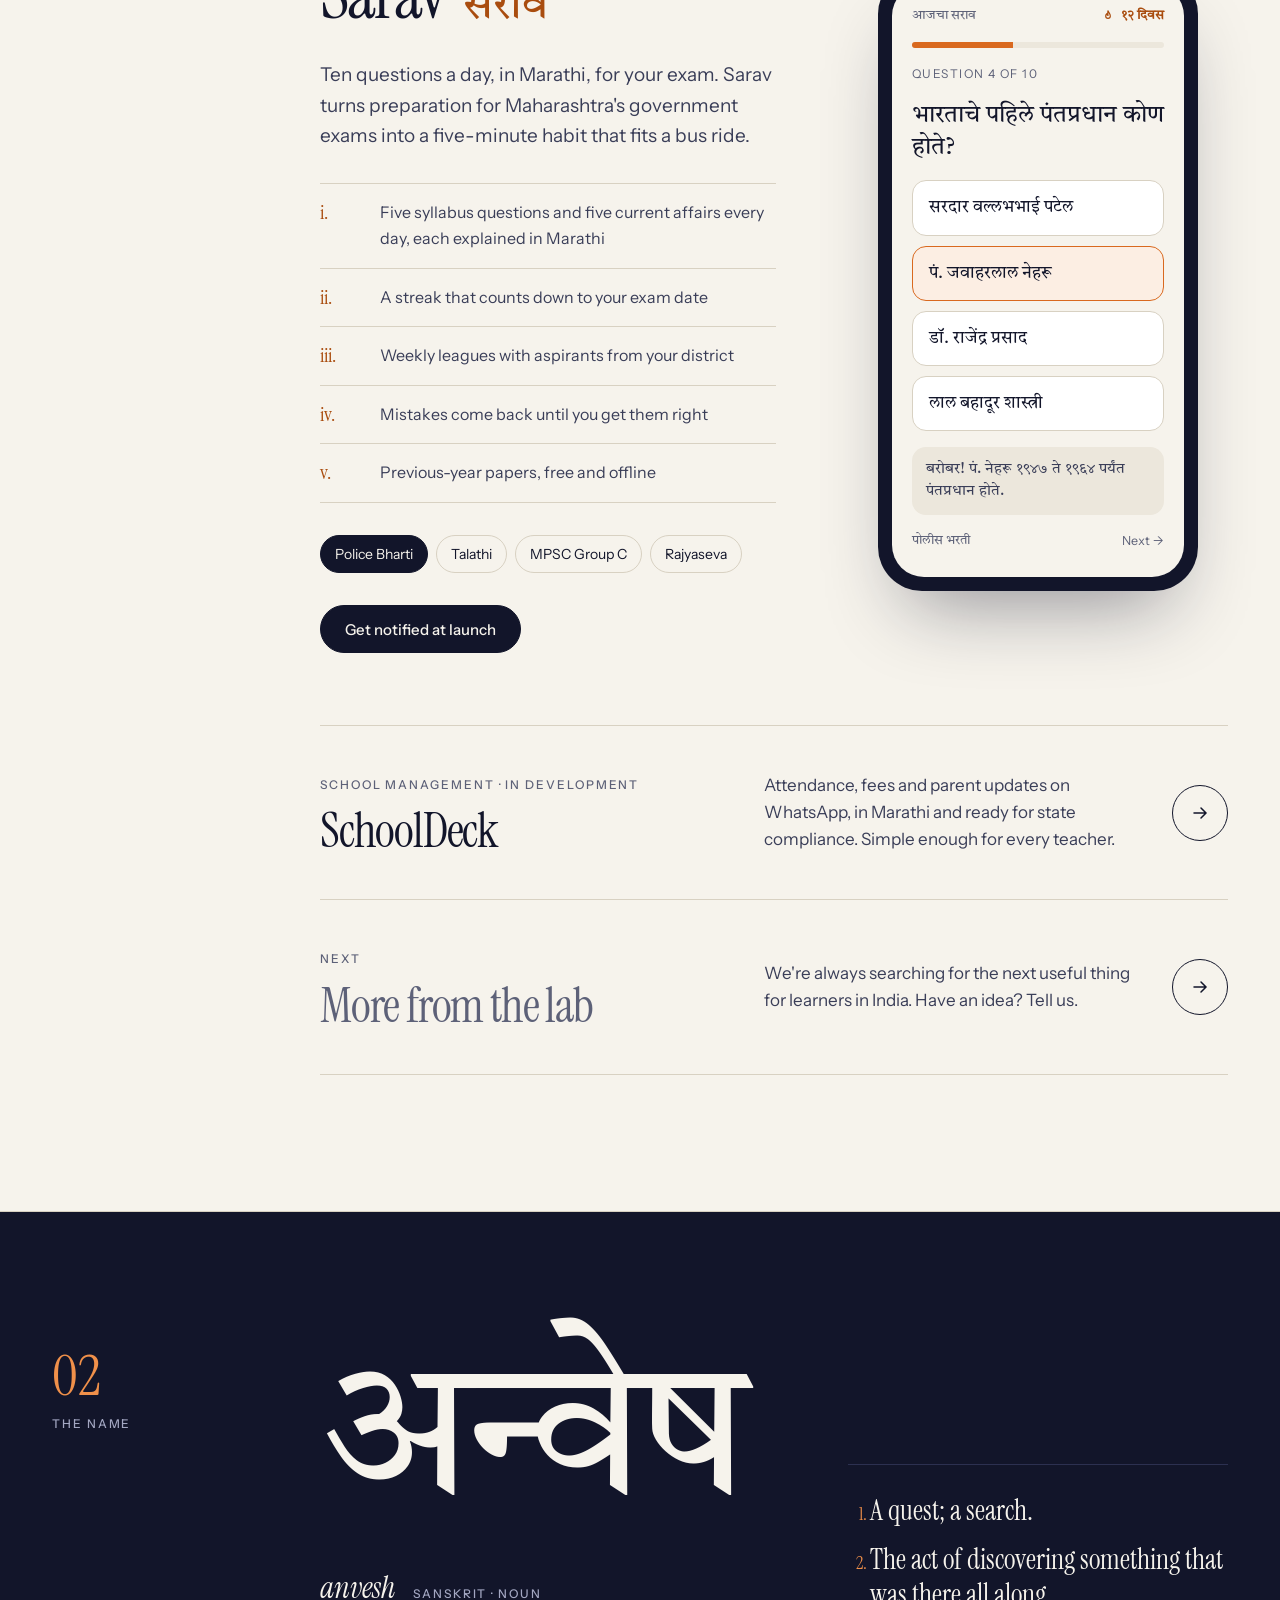
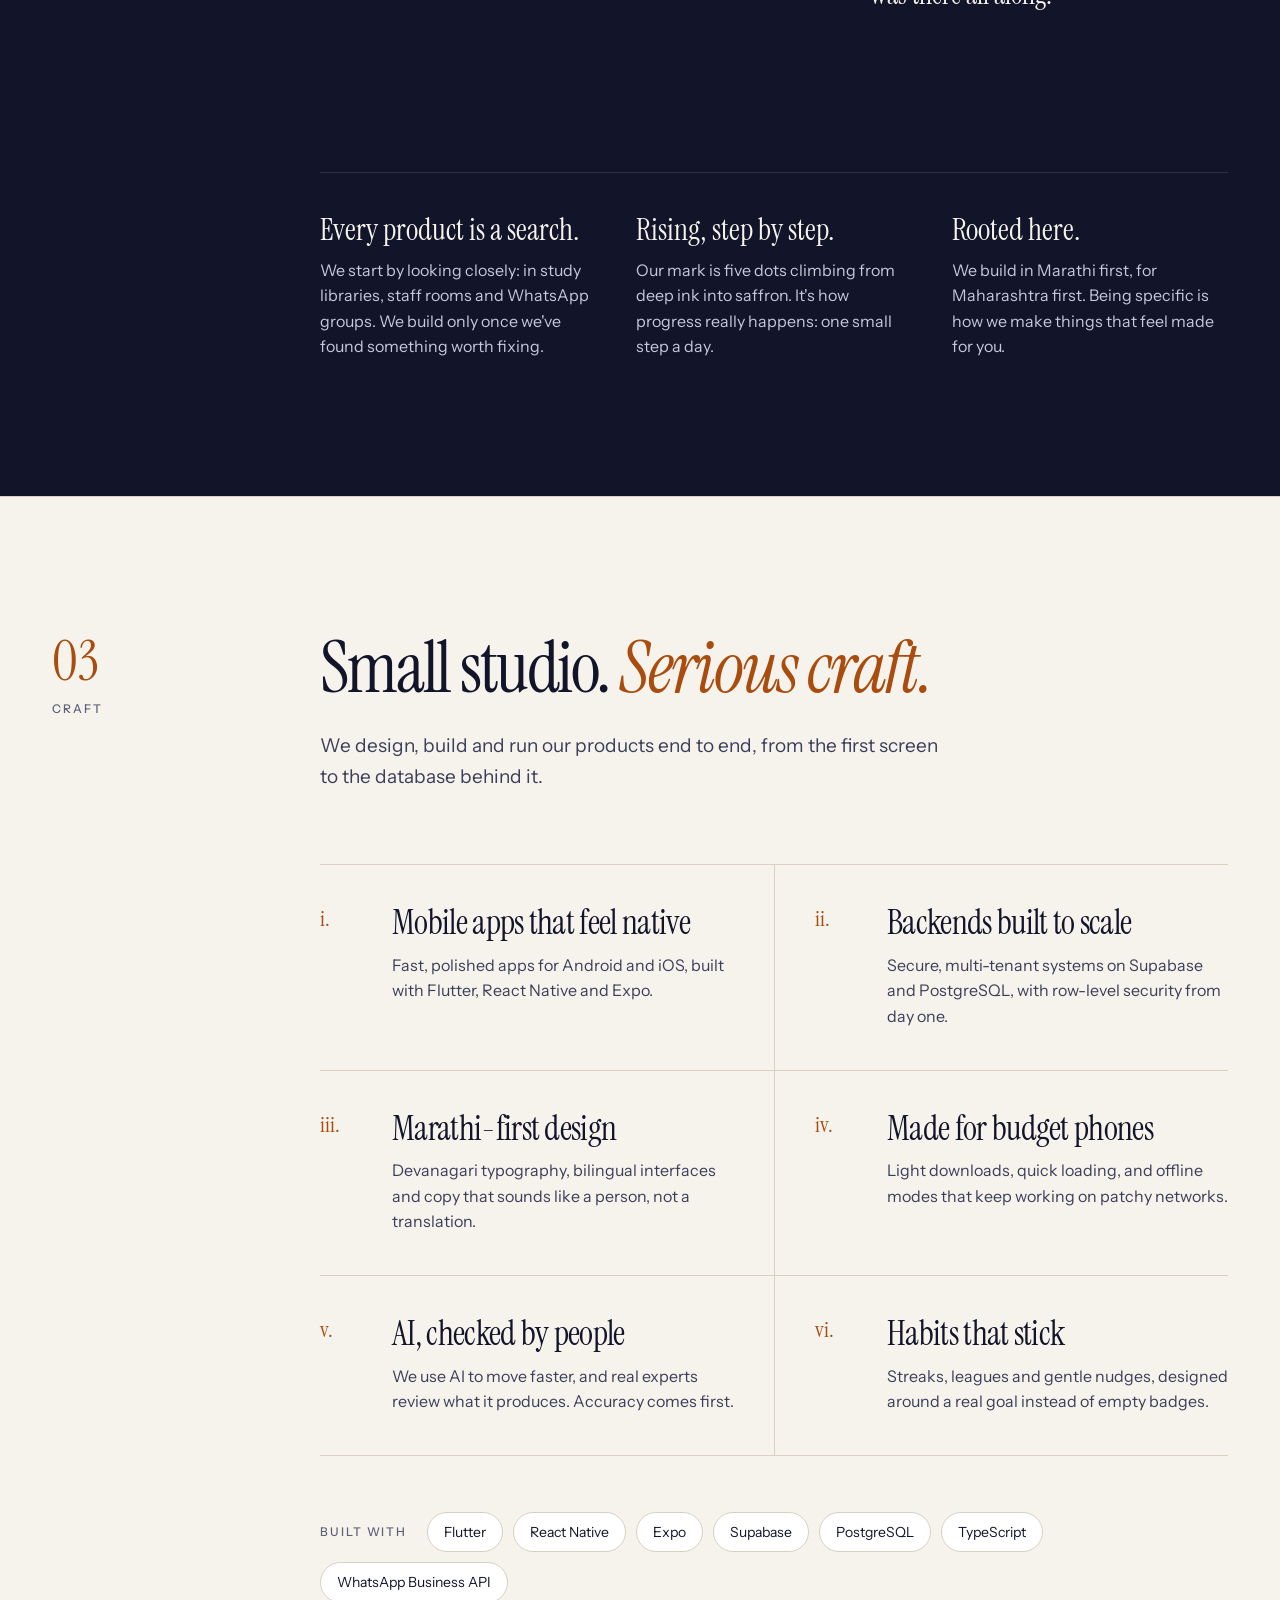
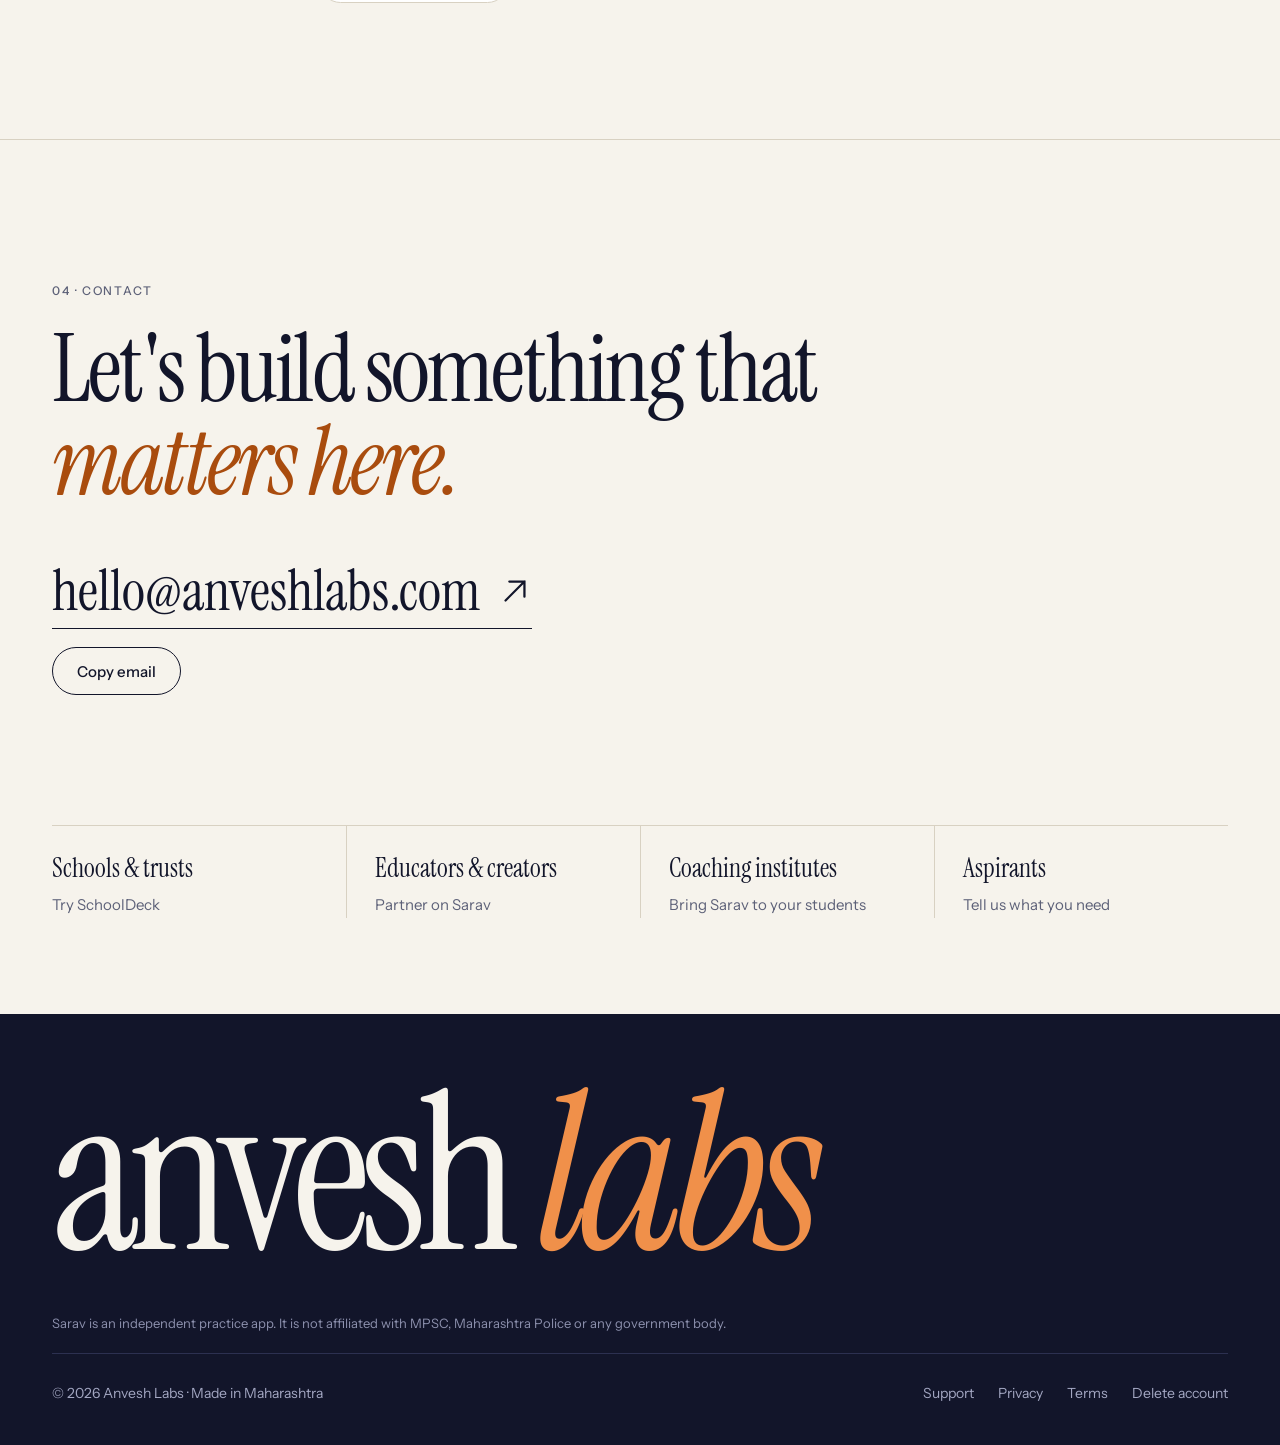
==== commit 10b1ca4b: "Redesign home page with an editorial look Instrument Serif and Instrument Sans with Tiro Devanagari " ====
--- a/index.html
+++ b/index.html
@@ -9,7 +9,7 @@
 <meta name="author" content="Anvesh Labs">
 <meta name="robots" content="index, follow, max-image-preview:large">
 <link rel="canonical" href="https://anveshlabs.com/">
-<meta name="theme-color" content="#14172E">
+<meta name="theme-color" content="#12152A">
 
 <meta property="og:type" content="website">
 <meta property="og:site_name" content="Anvesh Labs">
@@ -28,7 +28,7 @@
 
 <link rel="preconnect" href="https://fonts.googleapis.com">
 <link rel="preconnect" href="https://fonts.gstatic.com" crossorigin>
-<link href="https://fonts.googleapis.com/css2?family=Bricolage+Grotesque:opsz,wght@12..96,400..800&family=Manrope:wght@400;500;600;700&family=JetBrains+Mono:wght@400;500&family=Anek+Devanagari:wght@400;500;600&display=swap" rel="stylesheet">
+<link href="https://fonts.googleapis.com/css2?family=Instrument+Serif:ital@0;1&family=Instrument+Sans:wght@400;500;600&family=Tiro+Devanagari+Marathi:ital@0;1&display=swap" rel="stylesheet">
 
 <script type="application/ld+json">
 {
@@ -68,167 +68,202 @@
   ]
 }
 </script>
-
 <style>
   :root{
-    --ivory:#F7F5F0; --paper:#EFECE4; --ink:#14172E; --ink-2:#3B3F5C; --muted:#5A5F7A;
-    --line:#DAD5C9; --saffron:#D9691F; --saffron-text:#A94C0E; --saffron-soft:#F0904A;
-    --serif:'Bricolage Grotesque', system-ui, sans-serif; --sans:'Manrope', system-ui, sans-serif; --mr:'Anek Devanagari', 'Manrope', sans-serif; --mono:'JetBrains Mono', ui-monospace, monospace;
-    --wrap:1160px;
+    --ivory:#F6F3EC; --paper:#ECE7DC; --ink:#12152A; --ink-2:#3A3E58; --muted:#5D6178;
+    --line:#D8D1C2; --line-dark:#2C3050; --saffron:#D9691F; --saffron-text:#A94C0E; --saffron-soft:#F0904A;
+    --serif:'Instrument Serif', 'Times New Roman', serif; --sans:'Instrument Sans', system-ui, sans-serif; --mr:'Tiro Devanagari Marathi', 'Instrument Serif', serif;
+    --wrap:1240px;
   }
   *{box-sizing:border-box}
   html{scroll-behavior:smooth}
-  body{margin:0;background:var(--ivory);color:var(--ink);font-family:var(--sans);font-size:17px;line-height:1.65;-webkit-font-smoothing:antialiased}
+  body{margin:0;background:var(--ivory);color:var(--ink);font-family:var(--sans);font-size:17px;line-height:1.6;-webkit-font-smoothing:antialiased;text-rendering:optimizeLegibility}
   img,svg{display:block}
   a{color:inherit}
   [lang="mr"]{font-family:var(--mr)}
-  .wrap{max-width:var(--wrap);margin:0 auto;padding:0 28px}
+  .wrap{max-width:var(--wrap);margin:0 auto;padding:0 32px}
   .skip{position:absolute;left:-999px;top:8px;background:var(--ink);color:var(--ivory);padding:8px 14px;border-radius:8px;z-index:50}
   .skip:focus{left:12px}
   :focus-visible{outline:2px solid var(--saffron);outline-offset:3px;border-radius:4px}
+  .label{font-family:var(--sans);font-size:12px;font-weight:500;letter-spacing:.16em;text-transform:uppercase;color:var(--muted)}
+  .serif{font-family:var(--serif);font-weight:400}
+  em{font-family:var(--serif);font-style:italic}
 
   /* Header */
-  header.site{position:sticky;top:0;z-index:20;background:rgba(247,245,240,.88);backdrop-filter:saturate(1.2) blur(10px);border-bottom:1px solid transparent;transition:border-color .2s}
+  header.site{position:sticky;top:0;z-index:20;background:rgba(246,243,236,.86);backdrop-filter:blur(12px);border-bottom:1px solid transparent;transition:border-color .2s}
   header.site.scrolled{border-bottom-color:var(--line)}
-  .bar{display:flex;align-items:center;justify-content:space-between;height:72px}
-  .brand{display:flex;align-items:center;gap:12px;text-decoration:none;font-family:var(--serif)}
-  .brand b{font-weight:700;font-size:22px;letter-spacing:-.035em}
-  .brand span{font-weight:400;font-size:22px;letter-spacing:-.035em;color:var(--muted)}
-  nav.main ul{display:flex;gap:34px;list-style:none;margin:0;padding:0}
-  nav.main a{text-decoration:none;font-size:15px;color:var(--ink-2);padding:10px 0}
-  nav.main a:hover{color:var(--ink)}
-  .btn{display:inline-flex;align-items:center;gap:10px;min-height:48px;padding:0 22px;border-radius:999px;font:500 15px/1 var(--sans);text-decoration:none;border:1px solid var(--ink);cursor:pointer;transition:transform .15s, background .15s}
-  .btn:hover{transform:translateY(-1px)}
+  .bar{display:flex;align-items:center;justify-content:space-between;height:76px;gap:24px}
+  .brand{display:flex;align-items:center;gap:12px;text-decoration:none}
+  .brand .word{font-family:var(--serif);font-size:28px;letter-spacing:-.01em;line-height:1}
+  .brand .word i{font-style:italic;color:var(--muted)}
+  nav.main ul{display:flex;gap:36px;list-style:none;margin:0;padding:0}
+  nav.main a{text-decoration:none;font-size:15px;color:var(--ink-2);padding:10px 0;position:relative}
+  nav.main a::after{content:"";position:absolute;left:0;right:100%;bottom:4px;height:1px;background:var(--saffron);transition:right .3s}
+  nav.main a:hover::after{right:0}
+  .btn{display:inline-flex;align-items:center;gap:10px;min-height:48px;padding:0 24px;border-radius:999px;font:500 15px/1 var(--sans);text-decoration:none;border:1px solid var(--ink);cursor:pointer;transition:background .2s,color .2s}
   .btn-dark{background:var(--ink);color:var(--ivory)}
-  .btn-dark:hover{background:#262A4A}
+  .btn-dark:hover{background:var(--saffron-text);border-color:var(--saffron-text)}
   .btn-ghost{background:transparent;color:var(--ink)}
-  .btn-ghost:hover{background:var(--paper)}
-  .menu-btn{display:none;background:none;border:1px solid var(--line);border-radius:10px;width:44px;height:44px;cursor:pointer;color:var(--ink)}
+  .btn-ghost:hover{background:var(--ink);color:var(--ivory)}
+  .menu-btn{display:none;background:none;border:1px solid var(--line);border-radius:12px;width:44px;height:44px;cursor:pointer;color:var(--ink)}
 
   /* Hero */
-  .hero{padding:96px 0 112px;border-bottom:1px solid var(--line)}
-  .hero-grid{display:grid;grid-template-columns:1.25fr .75fr;gap:64px;align-items:center}
-  .eyebrow{display:inline-flex;align-items:center;gap:10px;font-family:var(--mono);font-size:12px;letter-spacing:.08em;text-transform:uppercase;color:var(--muted);font-weight:500}
-  .eyebrow i{width:28px;height:1px;background:var(--saffron)}
-  h1{font-family:var(--serif);font-weight:700;font-size:clamp(46px,6.6vw,92px);line-height:.96;letter-spacing:-.045em;margin:22px 0 28px}
-  h1 em{font-style:normal;font-weight:400;color:var(--saffron-text)}
-  .lede{font-size:20px;line-height:1.6;color:var(--ink-2);max-width:580px;margin:0 0 36px}
-  .cta{display:flex;flex-wrap:wrap;gap:14px}
-  .hero-mark{position:relative;aspect-ratio:1/1;background:var(--ink);border-radius:36px;display:flex;align-items:center;justify-content:center;overflow:hidden}
-  .hero-mark svg{width:62%}
-  .hero-mark .caption{position:absolute;left:28px;bottom:24px;right:28px;display:flex;justify-content:space-between;color:#A9ADC6;font-family:var(--mono);font-size:12px;letter-spacing:.06em}
-  .hero-mark .caption span[lang="mr"]{font-size:17px;color:var(--saffron-soft);letter-spacing:0}
-
-  /* Sections */
-  section{padding:120px 0}
-  .sec-head{display:grid;grid-template-columns:1fr 1.4fr;gap:64px;margin-bottom:64px;align-items:end}
-  h2{font-family:var(--serif);font-weight:700;font-size:clamp(36px,4.6vw,60px);line-height:1;letter-spacing:-.04em;margin:14px 0 0}
-  .sec-head p{color:var(--ink-2);font-size:18px;margin:0;max-width:560px}
-  h3{font-family:var(--serif);font-weight:600;font-size:30px;letter-spacing:-.03em;line-height:1.1;margin:0}
-
-  /* Apps */
-  .apps{display:grid;grid-template-columns:1.35fr 1fr;gap:24px}
-  .app{background:#fff;border:1px solid var(--line);border-radius:28px;padding:40px;display:flex;flex-direction:column;gap:22px}
-  .app.flag{background:var(--ink);color:var(--ivory);border-color:var(--ink)}
-  .app-top{display:flex;align-items:center;justify-content:space-between;gap:16px}
-  .app-id{display:flex;align-items:center;gap:16px}
-  .app-icon{width:64px;height:64px;border-radius:18px;display:flex;align-items:center;justify-content:center;flex:none}
-  .flag .app-icon{background:var(--saffron)}
-  .app-icon.light{background:var(--paper)}
-  .app-icon span{font:600 34px/1 var(--mr);color:#fff;margin-top:4px}
-  .app-icon.light span{color:var(--ink)}
-  .app small{display:block;font-family:var(--mono);font-size:11.5px;letter-spacing:.06em;text-transform:uppercase;color:var(--muted)}
-  .flag small{color:#A9ADC6}
-  .pill{font-size:13px;font-weight:500;padding:7px 14px;border-radius:999px;border:1px solid currentColor;white-space:nowrap}
-  .flag .pill{color:var(--saffron-soft)}
-  .pill.dim{color:var(--muted)}
-  .app p{margin:0;color:var(--ink-2)}
-  .flag p{color:#C9CCDD}
-  .feat{list-style:none;padding:0;margin:0;display:grid;grid-template-columns:1fr 1fr;gap:14px 24px}
-  .feat li{display:flex;gap:12px;font-size:15.5px;line-height:1.5}
-  .feat li::before{content:"";flex:none;width:8px;height:8px;border-radius:50%;background:var(--saffron);margin-top:8px}
-  .flag .feat li{color:#E4E5EE}
-  .tracks{display:flex;flex-wrap:wrap;gap:8px}
-  .tracks span{font-size:14px;padding:6px 12px;border-radius:8px;background:rgba(255,255,255,.07);color:#E4E5EE}
-  .tracks span.on{background:var(--saffron);color:#fff}
-  .app .actions{margin-top:auto;display:flex;flex-wrap:wrap;gap:12px;padding-top:8px}
-  .flag .btn-light{background:var(--ivory);color:var(--ink);border-color:var(--ivory)}
-  .flag .btn-line{background:transparent;color:var(--ivory);border-color:#4A4E6E}
-  .next{grid-column:1/-1;display:flex;align-items:center;justify-content:space-between;gap:24px;border:1px dashed var(--line);border-radius:28px;padding:28px 40px;color:var(--ink-2)}
-  .next b{font-family:var(--serif);font-weight:600;font-size:22px;letter-spacing:-.02em;color:var(--ink)}
-
-  /* Story */
-  .story{background:var(--ink);color:var(--ivory)}
-  .story .eyebrow{color:#A9ADC6}
-  .story h2{color:var(--ivory)}
-  .story .sec-head p{color:#C9CCDD}
-  .decode{display:grid;grid-template-columns:repeat(5,minmax(0,1fr));gap:16px;margin-bottom:72px}
-  .letter{border-top:1px solid #33375A;padding-top:22px}
-  .letter .dot{border-radius:50%;margin-bottom:22px}
-  .letter b{display:block;font-family:var(--serif);font-weight:800;font-size:72px;line-height:1;letter-spacing:-.05em}
-  .letter span{display:block;margin-top:10px;color:#A9ADC6;font-family:var(--mono);font-size:12.5px;letter-spacing:.04em;text-transform:uppercase}
-  .story-body{display:grid;grid-template-columns:1fr 1fr;gap:64px}
-  .story-body p{margin:0 0 20px;color:#D5D7E3;font-size:18px}
-  blockquote{margin:0;font-family:var(--serif);font-weight:500;font-size:clamp(26px,2.9vw,38px);line-height:1.2;letter-spacing:-.03em;color:var(--ivory)}
-  blockquote span[lang="mr"]{display:block;margin-top:18px;font-size:22px;color:var(--saffron-soft)}
+  .hero{padding:56px 0 0}
+  .meta-row{display:flex;justify-content:space-between;flex-wrap:wrap;gap:12px;padding-bottom:22px;border-bottom:1px solid var(--line)}
+  h1{font-family:var(--serif);font-weight:400;font-size:clamp(56px,9.4vw,148px);line-height:.92;letter-spacing:-.035em;margin:56px 0 0}
+  h1 em{color:var(--saffron-text)}
+  .hero-foot{display:grid;grid-template-columns:repeat(12,minmax(0,1fr));gap:32px;margin-top:56px;align-items:end}
+  .hero-foot .lede{grid-column:7 / span 6;font-size:20px;line-height:1.55;color:var(--ink-2);margin:0 0 28px}
+  .hero-foot .cta{grid-column:7 / span 6;display:flex;flex-wrap:wrap;gap:12px}
+  .hero-foot .scroll{grid-column:1 / span 4;grid-row:1 / span 2;align-self:end;display:flex;align-items:center;gap:14px}
+  .scroll .line{width:56px;height:1px;background:var(--ink)}
+  .rise{margin-top:72px;height:200px;position:relative;border-top:1px solid var(--line)}
+  .rise svg{position:absolute;inset:0;width:100%;height:100%}
+
+  /* Marquee */
+  .marquee{background:var(--ink);color:var(--ivory);overflow:hidden;padding:26px 0;white-space:nowrap}
+  .track{display:inline-flex;gap:48px;animation:slide 38s linear infinite;padding-left:48px}
+  .track span{font-family:var(--serif);font-size:38px;line-height:1}
+  .track span[lang="mr"]{font-size:34px;color:var(--saffron-soft)}
+  .track b{width:10px;height:10px;border-radius:50%;background:var(--saffron);align-self:center;flex:none}
+  @keyframes slide{to{transform:translateX(-50%)}}
+
+  /* Section scaffold */
+  section.block{padding:136px 0;border-bottom:1px solid var(--line)}
+  .sec{display:grid;grid-template-columns:220px minmax(0,1fr);gap:48px}
+  .sec-side{position:relative}
+  .sec-side .sticky{position:sticky;top:110px;display:grid;gap:10px}
+  .sec-side .num{font-family:var(--serif);font-size:56px;line-height:1;color:var(--saffron-text)}
+  h2{font-family:var(--serif);font-weight:400;font-size:clamp(44px,5.6vw,84px);line-height:.98;letter-spacing:-.03em;margin:0 0 28px}
+  h2 em{color:var(--saffron-text)}
+  .intro{font-size:19px;color:var(--ink-2);max-width:620px;margin:0 0 72px}
+
+  /* Sarav feature */
+  .feature{display:grid;grid-template-columns:minmax(0,1fr) 380px;gap:72px;align-items:center;padding-bottom:72px;border-bottom:1px solid var(--line)}
+  .app-name{display:flex;align-items:baseline;gap:18px;flex-wrap:wrap;margin:14px 0 18px}
+  .app-name h3{font-family:var(--serif);font-weight:400;font-size:72px;line-height:1;letter-spacing:-.03em;margin:0}
+  .app-name span[lang="mr"]{font-size:44px;color:var(--saffron-text)}
+  .status{display:inline-flex;align-items:center;gap:8px;font-size:13px;font-weight:500;padding:7px 14px;border-radius:999px;border:1px solid var(--line);background:#fff}
+  .status i{width:7px;height:7px;border-radius:50%;background:var(--saffron)}
+  .feature p.desc{font-size:19px;color:var(--ink-2);max-width:560px;margin:0 0 32px}
+  .flist{list-style:none;margin:0 0 32px;padding:0;border-top:1px solid var(--line)}
+  .flist li{display:grid;grid-template-columns:48px 1fr;gap:12px;padding:16px 0;border-bottom:1px solid var(--line);font-size:16px;color:var(--ink-2)}
+  .flist li span{font-family:var(--serif);font-size:20px;color:var(--saffron-text);line-height:1.2}
+  .tracks{display:flex;flex-wrap:wrap;gap:8px;margin-bottom:32px}
+  .tracks span{font-size:14px;padding:7px 14px;border-radius:999px;border:1px solid var(--line)}
+  .tracks span.on{background:var(--ink);color:var(--ivory);border-color:var(--ink)}
+
+  /* Phone */
+  .phone{justify-self:center;width:320px;border-radius:44px;background:var(--ink);padding:14px;box-shadow:0 40px 80px -30px rgba(18,21,42,.45);transform:rotate(-3deg)}
+  .screen{border-radius:32px;background:var(--ivory);padding:22px 20px 26px;min-height:560px;display:flex;flex-direction:column;gap:16px}
+  .s-top{display:flex;justify-content:space-between;align-items:center;font-size:13px;color:var(--muted)}
+  .s-top .streak{display:inline-flex;align-items:center;gap:6px;color:var(--saffron-text);font-weight:600}
+  .s-progress{height:6px;border-radius:6px;background:var(--paper);overflow:hidden}
+  .s-progress i{display:block;width:40%;height:100%;background:var(--saffron)}
+  .s-count{font-size:12px;letter-spacing:.12em;text-transform:uppercase;color:var(--muted)}
+  .s-q{font-family:var(--mr);font-size:24px;line-height:1.35;color:var(--ink);margin:0}
+  .s-opts{display:grid;gap:10px}
+  .s-opts div{font-family:var(--mr);font-size:17px;padding:13px 16px;border-radius:14px;border:1px solid var(--line);background:#fff}
+  .s-opts div.right{border-color:var(--saffron);background:#FCEEE3}
+  .s-exp{font-family:var(--mr);font-size:14.5px;line-height:1.5;color:var(--ink-2);background:var(--paper);border-radius:14px;padding:12px 14px}
+  .s-foot{margin-top:auto;display:flex;justify-content:space-between;align-items:center;font-size:12.5px;color:var(--muted)}
+
+  /* Index rows */
+  .row{display:grid;grid-template-columns:minmax(0,1.1fr) minmax(0,1fr) auto;gap:40px;align-items:center;padding:44px 0;border-bottom:1px solid var(--line);text-decoration:none}
+  .row h3{font-family:var(--serif);font-weight:400;font-size:48px;line-height:1;letter-spacing:-.025em;margin:10px 0 0}
+  .row p{margin:0;color:var(--ink-2)}
+  .row .go{width:56px;height:56px;border-radius:50%;border:1px solid var(--ink);display:flex;align-items:center;justify-content:center;transition:background .2s,color .2s,transform .3s}
+  a.row:hover .go{background:var(--ink);color:var(--ivory);transform:rotate(-45deg)}
+  .row.soft h3{color:var(--muted)}
+
+  /* The name */
+  .name{background:var(--ink);color:var(--ivory);border-bottom:0}
+  .name .label{color:#A3A7C2}
+  .name .sec-side .num{color:var(--saffron-soft)}
+  .entry{display:grid;grid-template-columns:minmax(0,1.2fr) minmax(0,1fr);gap:72px;align-items:end}
+  .big-mr{font-family:var(--mr);font-size:clamp(110px,15vw,220px);line-height:1;color:var(--ivory);margin:0}
+  .pron{display:flex;flex-wrap:wrap;gap:18px;align-items:baseline;margin-top:24px;color:#A3A7C2}
+  .pron .serif{font-size:30px;color:var(--ivory);font-style:italic}
+  .def{border-top:1px solid var(--line-dark);padding-top:28px}
+  .def ol{margin:0;padding-left:22px;display:grid;gap:14px}
+  .def li{font-family:var(--serif);font-size:28px;line-height:1.25;color:var(--ivory)}
+  .def li::marker{color:var(--saffron-soft);font-size:18px}
+  .name-note{grid-column:1 / -1;display:grid;grid-template-columns:repeat(3,minmax(0,1fr));gap:40px;margin-top:88px;padding-top:40px;border-top:1px solid var(--line-dark)}
+  .name-note h3{font-family:var(--serif);font-weight:400;font-size:30px;line-height:1.1;margin:0 0 12px;color:var(--ivory)}
+  .name-note p{margin:0;color:#C6C9DA;font-size:16px}
 
   /* Craft */
-  .craft{display:grid;grid-template-columns:repeat(3,minmax(0,1fr));gap:1px;background:var(--line);border:1px solid var(--line);border-radius:28px;overflow:hidden}
-  .craft article{background:var(--ivory);padding:40px 36px}
-  .craft .num{font-family:var(--mono);font-size:13px;color:var(--saffron-text)}
-  .craft h3{font-size:24px;margin:14px 0 12px}
+  .craft{display:grid;grid-template-columns:repeat(2,minmax(0,1fr));border-top:1px solid var(--line)}
+  .craft article{padding:40px 40px 40px 0;border-bottom:1px solid var(--line);display:grid;grid-template-columns:64px 1fr;gap:8px}
+  .craft article:nth-child(even){padding-left:40px;padding-right:0;border-left:1px solid var(--line)}
+  .craft .n{font-family:var(--serif);font-size:22px;color:var(--saffron-text);line-height:1.3}
+  .craft h3{font-family:var(--serif);font-weight:400;font-size:34px;line-height:1.05;letter-spacing:-.02em;margin:0 0 12px}
   .craft p{margin:0;color:var(--ink-2);font-size:16px}
-  .stack{margin-top:48px;display:flex;flex-wrap:wrap;gap:10px;align-items:center}
-  .stack em{font-style:normal;color:var(--muted);font-family:var(--mono);font-size:12px;letter-spacing:.06em;text-transform:uppercase;margin-right:6px}
-  .stack span{font-size:14px;padding:8px 14px;border:1px solid var(--line);border-radius:999px;background:#fff}
+  .stack{margin-top:56px;display:flex;flex-wrap:wrap;gap:10px;align-items:center}
+  .stack .label{margin-right:10px}
+  .stack span:not(.label){font-size:14px;padding:8px 16px;border:1px solid var(--line);border-radius:999px;background:#fff}
 
   /* Contact */
-  .contact{background:var(--paper);border-top:1px solid var(--line)}
-  .contact-grid{display:grid;grid-template-columns:1.2fr 1fr;gap:64px;align-items:start}
-  .who{list-style:none;padding:0;margin:0;display:grid;gap:0}
-  .who li{display:flex;justify-content:space-between;gap:20px;padding:20px 0;border-bottom:1px solid var(--line);font-size:16px}
-  .who li b{font-weight:500}
-  .who li span{color:var(--muted);text-align:right}
-  .mail{margin-top:34px;display:flex;flex-wrap:wrap;align-items:center;gap:14px}
-  .mail code{font:500 18px/1 var(--mono);letter-spacing:0}
-  .copied{font-size:14px;color:var(--saffron-text);min-height:20px}
-
-  footer{padding:56px 0 48px;border-top:1px solid var(--line)}
-  .foot{display:flex;flex-wrap:wrap;justify-content:space-between;gap:24px;align-items:center;color:var(--muted);font-size:14px}
-  .foot ul{display:flex;gap:24px;list-style:none;margin:0;padding:0}
+  .contact{padding:136px 0 96px}
+  .contact h2{font-size:clamp(52px,7.4vw,116px);max-width:1000px}
+  .mail-big{display:inline-flex;align-items:center;gap:18px;font-family:var(--serif);font-size:clamp(32px,4.4vw,60px);line-height:1.1;text-decoration:none;border-bottom:1px solid var(--ink);padding-bottom:6px;margin:24px 0 18px;word-break:break-all}
+  .mail-big:hover{color:var(--saffron-text);border-color:var(--saffron-text)}
+  .mail-actions{display:flex;flex-wrap:wrap;gap:12px;align-items:center}
+  .copied{font-size:14px;color:var(--saffron-text);min-height:22px;margin:12px 0 0}
+  .who{display:grid;grid-template-columns:repeat(4,minmax(0,1fr));gap:0;margin-top:96px;border-top:1px solid var(--line)}
+  .who div{padding:28px 28px 0 0}
+  .who div + div{padding-left:28px;border-left:1px solid var(--line)}
+  .who b{display:block;font-family:var(--serif);font-weight:400;font-size:26px;line-height:1.1;margin-bottom:8px}
+  .who span{color:var(--muted);font-size:15px}
+
+  /* Footer */
+  footer{background:var(--ink);color:#A3A7C2;padding:72px 0 40px;overflow:hidden}
+  .giant{font-family:var(--serif);font-size:clamp(48px,17vw,280px);line-height:.82;letter-spacing:-.045em;color:var(--ivory);margin:0 0 48px;white-space:nowrap}
+  .giant i{color:var(--saffron-soft)}
+  .foot{display:flex;flex-wrap:wrap;justify-content:space-between;gap:24px;align-items:center;font-size:14px;border-top:1px solid var(--line-dark);padding-top:28px}
+  .foot ul{display:flex;flex-wrap:wrap;gap:24px;list-style:none;margin:0;padding:0}
   .foot a{text-decoration:none}
-  .foot a:hover{color:var(--ink)}
-
-  .reveal{opacity:0;transform:translateY(18px);transition:opacity .8s ease, transform .8s ease}
+  .foot a:hover{color:var(--ivory)}
+  .disclaimer{font-size:13px;margin:0 0 20px;color:#8D91AE}
+
+  .reveal{opacity:0;transform:translateY(22px);transition:opacity .9s ease, transform .9s ease}
   .reveal.in{opacity:1;transform:none}
-  @media (prefers-reduced-motion: reduce){.reveal{opacity:1;transform:none;transition:none}html{scroll-behavior:auto}}
-
-  @media (max-width: 960px){
-    .hero-grid,.sec-head,.apps,.story-body,.contact-grid{grid-template-columns:1fr}
-    .hero-mark{max-width:420px}
-    .craft{grid-template-columns:1fr 1fr}
-    .decode{grid-template-columns:repeat(5,minmax(0,1fr));gap:10px}
-    .letter b{font-size:40px}
+  @media (prefers-reduced-motion: reduce){.reveal{opacity:1;transform:none;transition:none}.track{animation:none}html{scroll-behavior:auto}}
+
+  @media (max-width: 1024px){
+    .sec{grid-template-columns:1fr;gap:28px}
+    .sec-side .sticky{position:static;display:flex;align-items:baseline;gap:18px}
+    .feature{grid-template-columns:1fr;gap:56px}
+    .entry{grid-template-columns:1fr;gap:40px}
+    .hero-foot .lede,.hero-foot .cta{grid-column:1 / -1}
+    .hero-foot .scroll{display:none}
+    .who{grid-template-columns:1fr 1fr}
+    .who div:nth-child(3){padding-left:0;border-left:0}
   }
   @media (max-width: 720px){
     body{font-size:16px}
-    section{padding:84px 0}
-    .hero{padding:56px 0 80px}
+    .wrap{padding:0 22px}
+    section.block{padding:88px 0}
     .menu-btn{display:inline-flex;align-items:center;justify-content:center}
-    nav.main{position:absolute;top:72px;left:0;right:0;background:var(--ivory);border-bottom:1px solid var(--line);display:none}
+    nav.main{position:absolute;top:76px;left:0;right:0;background:var(--ivory);border-bottom:1px solid var(--line);display:none}
     nav.main.open{display:block}
-    nav.main ul{flex-direction:column;gap:0;padding:8px 28px 20px}
-    nav.main a{display:block;padding:14px 0;font-size:17px}
+    nav.main ul{flex-direction:column;gap:0;padding:8px 22px 20px}
+    nav.main a{display:block;padding:14px 0;font-size:18px}
     .bar .btn-dark{display:none}
-    .app{padding:28px}
-    .feat{grid-template-columns:1fr}
+    h1{margin-top:40px}
+    .rise{height:120px;margin-top:48px}
+    .track span{font-size:28px}
+    .app-name h3{font-size:56px}
+    .phone{width:290px}
+    .row{grid-template-columns:1fr auto;gap:16px}
+    .row p{grid-column:1 / -1;grid-row:2}
+    .row h3{font-size:38px}
     .craft{grid-template-columns:1fr}
-    .decode{grid-template-columns:1fr;gap:0}
-    .letter{display:flex;align-items:center;gap:20px;padding:16px 0}
-    .letter .dot{margin:0}
-    .letter b{font-size:34px;width:52px}
-    .letter span{margin:0}
-    .next{flex-direction:column;align-items:flex-start;padding:24px 28px}
+    .craft article,.craft article:nth-child(even){padding:32px 0;border-left:0}
+    .name-note{grid-template-columns:1fr;gap:32px}
+    .who{grid-template-columns:1fr}
+    .who div,.who div + div{padding:22px 0;border-left:0;border-bottom:1px solid var(--line)}
+    .def li{font-size:24px}
   }
 </style>
 </head>
@@ -239,21 +274,21 @@
   <div class="wrap bar">
     <a class="brand" href="#top" aria-label="Anvesh Labs — home">
       <svg width="34" height="34" viewBox="0 0 120 120" aria-hidden="true">
-        <circle cx="14" cy="100" r="7" fill="#14172E"/><circle cx="35" cy="84" r="8.5" fill="#4A3A52"/><circle cx="57" cy="66" r="10" fill="#7D4B4E"/><circle cx="81" cy="45" r="11.5" fill="#B05A36"/><circle cx="105" cy="20" r="14" fill="#D9691F"/>
+        <circle cx="14" cy="100" r="7" fill="#12152A"/><circle cx="35" cy="84" r="8.5" fill="#4A3A52"/><circle cx="57" cy="66" r="10" fill="#7D4B4E"/><circle cx="81" cy="45" r="11.5" fill="#B05A36"/><circle cx="105" cy="20" r="14" fill="#D9691F"/>
       </svg>
-      <b>anvesh</b><span>labs</span>
+      <span class="word">anvesh <i>labs</i></span>
     </a>
     <nav class="main" id="nav" aria-label="Main">
       <ul>
         <li><a href="#apps">Apps</a></li>
-        <li><a href="#story">Our story</a></li>
-        <li><a href="#craft">What we do</a></li>
+        <li><a href="#name">The name</a></li>
+        <li><a href="#craft">Craft</a></li>
         <li><a href="#contact">Contact</a></li>
       </ul>
     </nav>
-    <a class="btn btn-dark" href="#sarav">Meet Sarav</a>
+    <a class="btn btn-dark" href="#contact">Get in touch</a>
     <button class="menu-btn" id="menuBtn" aria-label="Open menu" aria-expanded="false" aria-controls="nav">
-      <svg width="20" height="20" viewBox="0 0 20 20" fill="none" stroke="currentColor" stroke-width="1.8" stroke-linecap="round" aria-hidden="true"><path d="M3 6h14M3 14h14"/></svg>
+      <svg width="20" height="20" viewBox="0 0 20 20" fill="none" stroke="currentColor" stroke-width="1.6" stroke-linecap="round" aria-hidden="true"><path d="M3 7h14M3 13h14"/></svg>
     </button>
   </div>
 </header>
@@ -261,218 +296,180 @@
 <main id="main">
   <!-- HERO -->
   <section class="hero" aria-labelledby="hero-title">
-    <div class="wrap hero-grid">
-      <div class="reveal">
-        <div class="eyebrow"><i></i>Independent app studio · Maharashtra</div>
-        <h1 id="hero-title">Apps that help people <em>rise</em>, built in Marathi first.</h1>
-        <p class="lede">Anvesh Labs is a small, independent studio building mobile apps for learning and education. We make products for the people big platforms overlook: built for their language, their exams and their phones.</p>
-        <div class="cta">
-          <a class="btn btn-dark" href="#apps">Explore our apps
-            <svg width="16" height="16" viewBox="0 0 16 16" fill="none" stroke="currentColor" stroke-width="1.6" stroke-linecap="round" aria-hidden="true"><path d="M3 8h10M9 4l4 4-4 4"/></svg>
-          </a>
-          <a class="btn btn-ghost" href="#story">Read our story</a>
+    <div class="wrap">
+      <div class="meta-row reveal">
+        <span class="label">Independent app studio</span>
+        <span class="label">Maharashtra, India</span>
+        <span class="label"><span lang="mr" style="letter-spacing:0;text-transform:none;font-size:15px">अन्वेष लॅब्स</span></span>
+      </div>
+      <h1 id="hero-title" class="reveal">Quietly useful apps, <em>made in Marathi first.</em></h1>
+      <div class="hero-foot">
+        <div class="scroll reveal" aria-hidden="true"><span class="line"></span><span class="label">Scroll</span></div>
+        <p class="lede reveal">Anvesh Labs designs and builds mobile apps for learning and education. We make products for the people the big platforms overlook: built for their language, their exams and their phones.</p>
+        <div class="cta reveal">
+          <a class="btn btn-dark" href="#apps">See our apps</a>
+          <a class="btn btn-ghost" href="#craft">How we work</a>
         </div>
       </div>
-      <div class="hero-mark reveal" role="img" aria-label="The Anvesh Labs mark: five dots rising from deep ink to saffron">
-        <svg viewBox="0 0 120 120" aria-hidden="true">
-          <circle cx="14" cy="100" r="6" fill="#A9ADC6"/><circle cx="35" cy="84" r="7.5" fill="#C3A496"/><circle cx="57" cy="66" r="9" fill="#D99B75"/><circle cx="81" cy="45" r="10.5" fill="#E8955C"/><circle cx="105" cy="20" r="13" fill="#F0904A"/>
-        </svg>
-        <div class="caption"><span>ANVESH · THE QUEST</span><span lang="mr">अन्वेष</span></div>
-      </div>
+    </div>
+    <div class="rise" aria-hidden="true">
+      <svg viewBox="0 0 1200 200" preserveAspectRatio="none">
+        <circle cx="120" cy="170" r="9" fill="#12152A"/>
+        <circle cx="360" cy="140" r="12" fill="#4A3A52"/>
+        <circle cx="600" cy="108" r="15" fill="#7D4B4E"/>
+        <circle cx="840" cy="72" r="18" fill="#B05A36"/>
+        <circle cx="1080" cy="32" r="22" fill="#D9691F"/>
+      </svg>
     </div>
   </section>
 
+  <!-- MARQUEE -->
+  <div class="marquee" aria-hidden="true">
+    <div class="track">
+      <span>Police Bharti</span><b></b><span lang="mr">सराव</span><b></b><span>Talathi</span><b></b><span>MPSC Group C</span><b></b><span lang="mr">चालू घडामोडी</span><b></b><span>Rajyaseva</span><b></b><span>School software</span><b></b><span lang="mr">रोज १० प्रश्न</span><b></b>
+      <span>Police Bharti</span><b></b><span lang="mr">सराव</span><b></b><span>Talathi</span><b></b><span>MPSC Group C</span><b></b><span lang="mr">चालू घडामोडी</span><b></b><span>Rajyaseva</span><b></b><span>School software</span><b></b><span lang="mr">रोज १० प्रश्न</span><b></b>
+    </div>
+  </div>
+
   <!-- APPS -->
-  <section id="apps" aria-labelledby="apps-title">
-    <div class="wrap">
-      <div class="sec-head reveal">
-        <div>
-          <div class="eyebrow"><i></i>Our apps</div>
-          <h2 id="apps-title">Made for Maharashtra.</h2>
-        </div>
-        <p>Every product we build starts with one question: what would actually help here? Our answers so far are a daily practice habit for exam aspirants and simpler software for schools.</p>
-      </div>
-
-      <div class="apps">
-        <article class="app flag reveal" id="sarav" aria-labelledby="sarav-title">
-          <div class="app-top">
-            <div class="app-id">
-              <div class="app-icon" aria-hidden="true"><span lang="mr">स</span></div>
-              <div>
-                <small>Exam preparation · Android</small>
-                <h3 id="sarav-title">Sarav <span lang="mr" style="color:var(--saffron-soft)">सराव</span></h3>
+  <section class="block" id="apps" aria-labelledby="apps-title">
+    <div class="wrap sec">
+      <div class="sec-side"><div class="sticky"><span class="num">01</span><span class="label">Our apps</span></div></div>
+      <div>
+        <h2 id="apps-title" class="reveal">Made for <em>Maharashtra.</em></h2>
+        <p class="intro reveal">Every product begins with one question: what would actually help here? Our answers so far are a daily practice habit for exam aspirants and simpler software for schools.</p>
+
+        <article class="feature" id="sarav" aria-labelledby="sarav-title">
+          <div class="reveal">
+            <span class="status"><i></i>Coming soon to Google Play</span>
+            <div class="app-name"><h3 id="sarav-title">Sarav</h3><span lang="mr">सराव</span></div>
+            <p class="desc">Ten questions a day, in Marathi, for your exam. Sarav turns preparation for Maharashtra's government exams into a five-minute habit that fits a bus ride.</p>
+            <ul class="flist">
+              <li><span>i.</span>Five syllabus questions and five current affairs every day, each explained in Marathi</li>
+              <li><span>ii.</span>A streak that counts down to your exam date</li>
+              <li><span>iii.</span>Weekly leagues with aspirants from your district</li>
+              <li><span>iv.</span>Mistakes come back until you get them right</li>
+              <li><span>v.</span>Previous-year papers, free and offline</li>
+            </ul>
+            <div class="tracks" aria-label="Exam tracks"><span class="on">Police Bharti</span><span>Talathi</span><span>MPSC Group C</span><span>Rajyaseva</span></div>
+            <a class="btn btn-dark" href="mailto:hello@anveshlabs.com?subject=Notify%20me%20when%20Sarav%20launches">Get notified at launch</a>
+          </div>
+
+          <div class="phone reveal" role="img" aria-label="Preview of the Sarav app: a Marathi general knowledge question with four options and an explanation">
+            <div class="screen" aria-hidden="true">
+              <div class="s-top"><span lang="mr">आजचा सराव</span><span class="streak">
+                <svg width="14" height="14" viewBox="0 0 24 24" fill="none" stroke="currentColor" stroke-width="2" stroke-linecap="round" stroke-linejoin="round"><path d="M12 3c1 3 4 5 4 9a4 4 0 0 1-8 0c0-2 1-3 2-4 0 2 1 3 2 3 0-3-1-5 0-8z"/></svg>
+                <span lang="mr">१२ दिवस</span></span></div>
+              <div class="s-progress"><i></i></div>
+              <div class="s-count">Question 4 of 10</div>
+              <p class="s-q" lang="mr">भारताचे पहिले पंतप्रधान कोण होते?</p>
+              <div class="s-opts" lang="mr">
+                <div>सरदार वल्लभभाई पटेल</div>
+                <div class="right">पं. जवाहरलाल नेहरू</div>
+                <div>डॉ. राजेंद्र प्रसाद</div>
+                <div>लाल बहादूर शास्त्री</div>
               </div>
+              <div class="s-exp" lang="mr">बरोबर! पं. नेहरू १९४७ ते १९६४ पर्यंत पंतप्रधान होते.</div>
+              <div class="s-foot"><span lang="mr">पोलीस भरती</span><span>Next →</span></div>
             </div>
-            <span class="pill">Coming soon</span>
-          </div>
-          <p>Ten questions a day, in Marathi, for your exam. Sarav turns preparation for Maharashtra's government exams into a five-minute daily habit that fits a bus ride.</p>
-          <ul class="feat">
-            <li>Daily 10: five syllabus questions and five current affairs, each explained in Marathi</li>
-            <li>A streak that counts down to your exam date</li>
-            <li>Weekly leagues with aspirants from your district</li>
-            <li>Your mistakes come back until you get them right</li>
-            <li>Previous-year papers, free and offline</li>
-            <li>Marathi and English, one tap apart</li>
-          </ul>
-          <div class="tracks" aria-label="Exam tracks">
-            <span class="on">Police Bharti</span><span>Talathi</span><span>MPSC Group C</span><span>Rajyaseva</span>
-          </div>
-          <div class="actions">
-            <a class="btn btn-light" href="mailto:hello@anveshlabs.com?subject=Notify%20me%20when%20Sarav%20launches">Get notified at launch</a>
-            <a class="btn btn-line" href="#contact">Partner with us</a>
           </div>
         </article>
 
-        <article class="app reveal" aria-labelledby="sd-title">
-          <div class="app-top">
-            <div class="app-id">
-              <div class="app-icon light" aria-hidden="true">
-                <svg width="30" height="30" viewBox="0 0 24 24" fill="none" stroke="#14172E" stroke-width="1.8" stroke-linecap="round" stroke-linejoin="round"><path d="M3 10l9-6 9 6"/><path d="M5 10v9h14v-9"/><path d="M10 19v-5h4v5"/></svg>
-              </div>
-              <div>
-                <small>School management · Web &amp; mobile</small>
-                <h3 id="sd-title">SchoolDeck</h3>
-              </div>
-            </div>
-            <span class="pill dim">In development</span>
-          </div>
-          <p>School software designed for how schools in Maharashtra actually run: in Marathi, ready for state compliance, and simple enough for every teacher to use.</p>
-          <ul class="feat" style="grid-template-columns:1fr">
-            <li>Attendance in seconds, by teachers, on their phones</li>
-            <li>Fee collection and receipts without the paperwork</li>
-            <li>Instant notifications to parents on WhatsApp</li>
-            <li>Marathi certificates and state-portal ready data</li>
-          </ul>
-          <div class="actions">
-            <a class="btn btn-ghost" href="mailto:hello@anveshlabs.com?subject=SchoolDeck%20for%20our%20school">Bring it to your school</a>
-          </div>
-        </article>
-
-        <div class="next reveal">
-          <div><b>More from the lab.</b> We're always exploring the next useful thing for learners in India.</div>
-          <a class="btn btn-ghost" href="#contact">Have an idea? Tell us</a>
+        <a class="row reveal" href="mailto:hello@anveshlabs.com?subject=SchoolDeck%20for%20our%20school" aria-label="SchoolDeck: school management software. Email us to bring it to your school">
+          <div><span class="label">School management · In development</span><h3>SchoolDeck</h3></div>
+          <p>Attendance, fees and parent updates on WhatsApp, in Marathi and ready for state compliance. Simple enough for every teacher.</p>
+          <span class="go" aria-hidden="true"><svg width="18" height="18" viewBox="0 0 18 18" fill="none" stroke="currentColor" stroke-width="1.5" stroke-linecap="round"><path d="M3 9h12M10 4l5 5-5 5"/></svg></span>
+        </a>
+        <a class="row soft reveal" href="#contact" aria-label="More from the lab: tell us your idea">
+          <div><span class="label">Next</span><h3>More from the lab</h3></div>
+          <p>We're always searching for the next useful thing for learners in India. Have an idea? Tell us.</p>
+          <span class="go" aria-hidden="true"><svg width="18" height="18" viewBox="0 0 18 18" fill="none" stroke="currentColor" stroke-width="1.5" stroke-linecap="round"><path d="M3 9h12M10 4l5 5-5 5"/></svg></span>
+        </a>
+      </div>
+    </div>
+  </section>
+
+  <!-- THE NAME -->
+  <section class="block name" id="name" aria-labelledby="name-title">
+    <div class="wrap sec">
+      <div class="sec-side"><div class="sticky"><span class="num">02</span><span class="label">The name</span></div></div>
+      <div class="entry">
+        <div class="reveal">
+          <h2 id="name-title" class="big-mr" lang="mr">अन्वेष</h2>
+          <div class="pron"><span class="serif">anvesh</span><span class="label">Sanskrit · noun</span></div>
         </div>
+        <div class="def reveal">
+          <ol>
+            <li>A quest; a search.</li>
+            <li>The act of discovering something that was there all along.</li>
+          </ol>
+        </div>
+        <div class="name-note">
+          <div class="reveal"><h3>Every product is a search.</h3><p>We start by looking closely: in study libraries, staff rooms and WhatsApp groups. We build only once we've found something worth fixing.</p></div>
+          <div class="reveal"><h3>Rising, step by step.</h3><p>Our mark is five dots climbing from deep ink into saffron. It's how progress really happens: one small step a day.</p></div>
+          <div class="reveal"><h3>Rooted here.</h3><p>We build in Marathi first, for Maharashtra first. Being specific is how we make things that feel made for you.</p></div>
+        </div>
       </div>
     </div>
   </section>
 
-  <!-- STORY -->
-  <section class="story" id="story" aria-labelledby="story-title">
-    <div class="wrap">
-      <div class="sec-head reveal">
-        <div>
-          <div class="eyebrow"><i></i>Our story</div>
-          <h2 id="story-title">Five names. One quest.</h2>
+  <!-- CRAFT -->
+  <section class="block" id="craft" aria-labelledby="craft-title">
+    <div class="wrap sec">
+      <div class="sec-side"><div class="sticky"><span class="num">03</span><span class="label">Craft</span></div></div>
+      <div>
+        <h2 id="craft-title" class="reveal">Small studio. <em>Serious craft.</em></h2>
+        <p class="intro reveal">We design, build and run our products end to end, from the first screen to the database behind it.</p>
+        <div class="craft">
+          <article class="reveal"><span class="n">i.</span><div><h3>Mobile apps that feel native</h3><p>Fast, polished apps for Android and iOS, built with Flutter, React Native and Expo.</p></div></article>
+          <article class="reveal"><span class="n">ii.</span><div><h3>Backends built to scale</h3><p>Secure, multi-tenant systems on Supabase and PostgreSQL, with row-level security from day one.</p></div></article>
+          <article class="reveal"><span class="n">iii.</span><div><h3>Marathi-first design</h3><p>Devanagari typography, bilingual interfaces and copy that sounds like a person, not a translation.</p></div></article>
+          <article class="reveal"><span class="n">iv.</span><div><h3>Made for budget phones</h3><p>Light downloads, quick loading, and offline modes that keep working on patchy networks.</p></div></article>
+          <article class="reveal"><span class="n">v.</span><div><h3>AI, checked by people</h3><p>We use AI to move faster, and real experts review what it produces. Accuracy comes first.</p></div></article>
+          <article class="reveal"><span class="n">vi.</span><div><h3>Habits that stick</h3><p>Streaks, leagues and gentle nudges, designed around a real goal instead of empty badges.</p></div></article>
         </div>
-        <p><span lang="mr">अन्वेष</span> (anvesh) means a quest, a search, a discovery. It's also our family: each letter stands for one of us.</p>
-      </div>
-
-      <div class="decode reveal" aria-label="How the name Anvesh is formed">
-        <div class="letter"><div class="dot" style="width:14px;height:14px;background:#A9ADC6"></div><b>A</b><span>One family</span></div>
-        <div class="letter"><div class="dot" style="width:18px;height:18px;background:#C3A496"></div><b>N</b><span>Five people</span></div>
-        <div class="letter"><div class="dot" style="width:22px;height:22px;background:#D99B75"></div><b>V</b><span>One letter each</span></div>
-        <div class="letter"><div class="dot" style="width:26px;height:26px;background:#E8955C"></div><b>E</b><span>Rising together</span></div>
-        <div class="letter"><div class="dot" style="width:30px;height:30px;background:#F0904A"></div><b>SH</b><span>Into one word</span></div>
-      </div>
-
-      <div class="story-body">
-        <div class="reveal">
-          <p>We're two brothers from Maharashtra. We didn't start with many advantages. What we had was each other, and a habit of working things out the hard way.</p>
-          <p>That's why we build for people who are climbing, too: the aspirant studying in a library after a full day's work, the teacher handling forty students with a register and a pen. We know what it means to want more and to have to earn every step.</p>
-          <p>Our mark shows that climb. Five dots, one for each of us, rising from deep ink into saffron.</p>
+        <div class="stack reveal" aria-label="Technologies we use">
+          <span class="label">Built with</span><span>Flutter</span><span>React Native</span><span>Expo</span><span>Supabase</span><span>PostgreSQL</span><span>TypeScript</span><span>WhatsApp Business API</span>
         </div>
-        <blockquote class="reveal">“Where you start doesn't decide where you end up. Steady practice does.”
-          <span lang="mr">सुरुवात कुठून झाली यापेक्षा, रोजचा सराव महत्त्वाचा.</span>
-        </blockquote>
-      </div>
-    </div>
-  </section>
-
-  <!-- CRAFT -->
-  <section id="craft" aria-labelledby="craft-title">
-    <div class="wrap">
-      <div class="sec-head reveal">
-        <div>
-          <div class="eyebrow"><i></i>What we do</div>
-          <h2 id="craft-title">Small studio. Serious craft.</h2>
-        </div>
-        <p>We design, build and run our products end to end, from the first screen to the database behind it.</p>
-      </div>
-
-      <div class="craft reveal">
-        <article>
-          <div class="num">01</div>
-          <h3>Mobile apps that feel native</h3>
-          <p>Fast, polished apps for Android and iOS, built with Flutter, React Native and Expo.</p>
-        </article>
-        <article>
-          <div class="num">02</div>
-          <h3>Backends built to scale</h3>
-          <p>Secure, multi-tenant systems on Supabase and PostgreSQL, with row-level security from day one.</p>
-        </article>
-        <article>
-          <div class="num">03</div>
-          <h3>Marathi-first design</h3>
-          <p>Devanagari typography, bilingual interfaces and copy that sounds like a person, not a translation.</p>
-        </article>
-        <article>
-          <div class="num">04</div>
-          <h3>Made for budget phones</h3>
-          <p>Light downloads, quick loading, and offline modes that keep working on patchy networks.</p>
-        </article>
-        <article>
-          <div class="num">05</div>
-          <h3>AI, checked by people</h3>
-          <p>We use AI to move faster, and real experts review what it produces. Accuracy is the brand.</p>
-        </article>
-        <article>
-          <div class="num">06</div>
-          <h3>Habits that stick</h3>
-          <p>Streaks, leagues and gentle nudges, designed around a real goal instead of empty badges.</p>
-        </article>
-      </div>
-
-      <div class="stack reveal" aria-label="Technologies we use">
-        <em>Built with</em><span>Flutter</span><span>React Native</span><span>Expo</span><span>Supabase</span><span>PostgreSQL</span><span>TypeScript</span><span>WhatsApp Business API</span>
       </div>
     </div>
   </section>
 
   <!-- CONTACT -->
   <section class="contact" id="contact" aria-labelledby="contact-title">
-    <div class="wrap contact-grid">
-      <div class="reveal">
-        <div class="eyebrow"><i></i>Contact</div>
-        <h2 id="contact-title">Let's build something that matters here.</h2>
-        <div class="mail">
-          <code id="email">hello@anveshlabs.com</code>
-          <button class="btn btn-dark" id="copyBtn" type="button">Copy email</button>
-          <a class="btn btn-ghost" href="mailto:hello@anveshlabs.com">Write to us</a>
-        </div>
-        <p class="copied" id="copied" aria-live="polite"></p>
-      </div>
-      <ul class="who reveal" aria-label="Who we'd love to hear from">
-        <li><b>Schools &amp; trusts</b><span>Try SchoolDeck</span></li>
-        <li><b>Educators &amp; YouTube creators</b><span>Partner on Sarav</span></li>
-        <li><b>Coaching institutes &amp; libraries</b><span>Bring Sarav to your students</span></li>
-        <li><b>Aspirants</b><span>Tell us what you need</span></li>
-      </ul>
+    <div class="wrap">
+      <span class="label reveal">04 · Contact</span>
+      <h2 id="contact-title" class="reveal" style="margin-top:20px">Let's build something that <em>matters here.</em></h2>
+      <a class="mail-big reveal" href="mailto:hello@anveshlabs.com">hello@anveshlabs.com
+        <svg width="34" height="34" viewBox="0 0 18 18" fill="none" stroke="currentColor" stroke-width="1.2" stroke-linecap="round" aria-hidden="true"><path d="M4 14L14 4M6 4h8v8"/></svg>
+      </a>
+      <div class="mail-actions reveal">
+        <button class="btn btn-ghost" id="copyBtn" type="button">Copy email</button>
+      </div>
+      <p class="copied" id="copied" aria-live="polite"></p>
+      <div class="who reveal" aria-label="Who we'd love to hear from">
+        <div><b>Schools &amp; trusts</b><span>Try SchoolDeck</span></div>
+        <div><b>Educators &amp; creators</b><span>Partner on Sarav</span></div>
+        <div><b>Coaching institutes</b><span>Bring Sarav to your students</span></div>
+        <div><b>Aspirants</b><span>Tell us what you need</span></div>
+      </div>
     </div>
   </section>
 </main>
 
 <footer>
-  <p class="wrap" style="color:var(--muted);font-size:13px;margin:0 auto 24px">Sarav is an independent practice app. It is not affiliated with MPSC, Maharashtra Police or any government body.</p>
-  <div class="wrap foot">
-    <div>© <span id="yr">2026</span> Anvesh Labs · Made in Maharashtra · <span lang="mr">अन्वेष लॅब्स</span></div>
-    <ul>
-      <li><a href="#apps">Apps</a></li>
-      <li><a href="#story">Story</a></li>
-      <li><a href="/support">Support</a></li>
-      <li><a href="/privacy">Privacy</a></li>
-      <li><a href="/terms">Terms</a></li>
-      <li><a href="/delete-account">Delete account</a></li>
-    </ul>
+  <div class="wrap">
+    <p class="giant" aria-hidden="true">anvesh <i>labs</i></p>
+    <p class="disclaimer">Sarav is an independent practice app. It is not affiliated with MPSC, Maharashtra Police or any government body.</p>
+    <div class="foot">
+      <div>© <span id="yr">2026</span> Anvesh Labs · Made in Maharashtra</div>
+      <ul>
+        <li><a href="/support">Support</a></li>
+        <li><a href="/privacy">Privacy</a></li>
+        <li><a href="/terms">Terms</a></li>
+        <li><a href="/delete-account">Delete account</a></li>
+      </ul>
+    </div>
   </div>
 </footer>
 
@@ -490,9 +487,8 @@
 
     var copyBtn=document.getElementById('copyBtn'), copied=document.getElementById('copied');
     copyBtn.addEventListener('click', function(){
-      var text='hello@anveshlabs.com';
       try{
-        navigator.clipboard.writeText(text).then(function(){ copied.textContent='Email copied.'; }, function(){ copied.textContent='Copy failed. Please select the address above.'; });
+        navigator.clipboard.writeText('hello@anveshlabs.com').then(function(){ copied.textContent='Email copied.'; }, function(){ copied.textContent='Copy failed. Please select the address above.'; });
       }catch(e){ copied.textContent='Copy failed. Please select the address above.'; }
     });
 
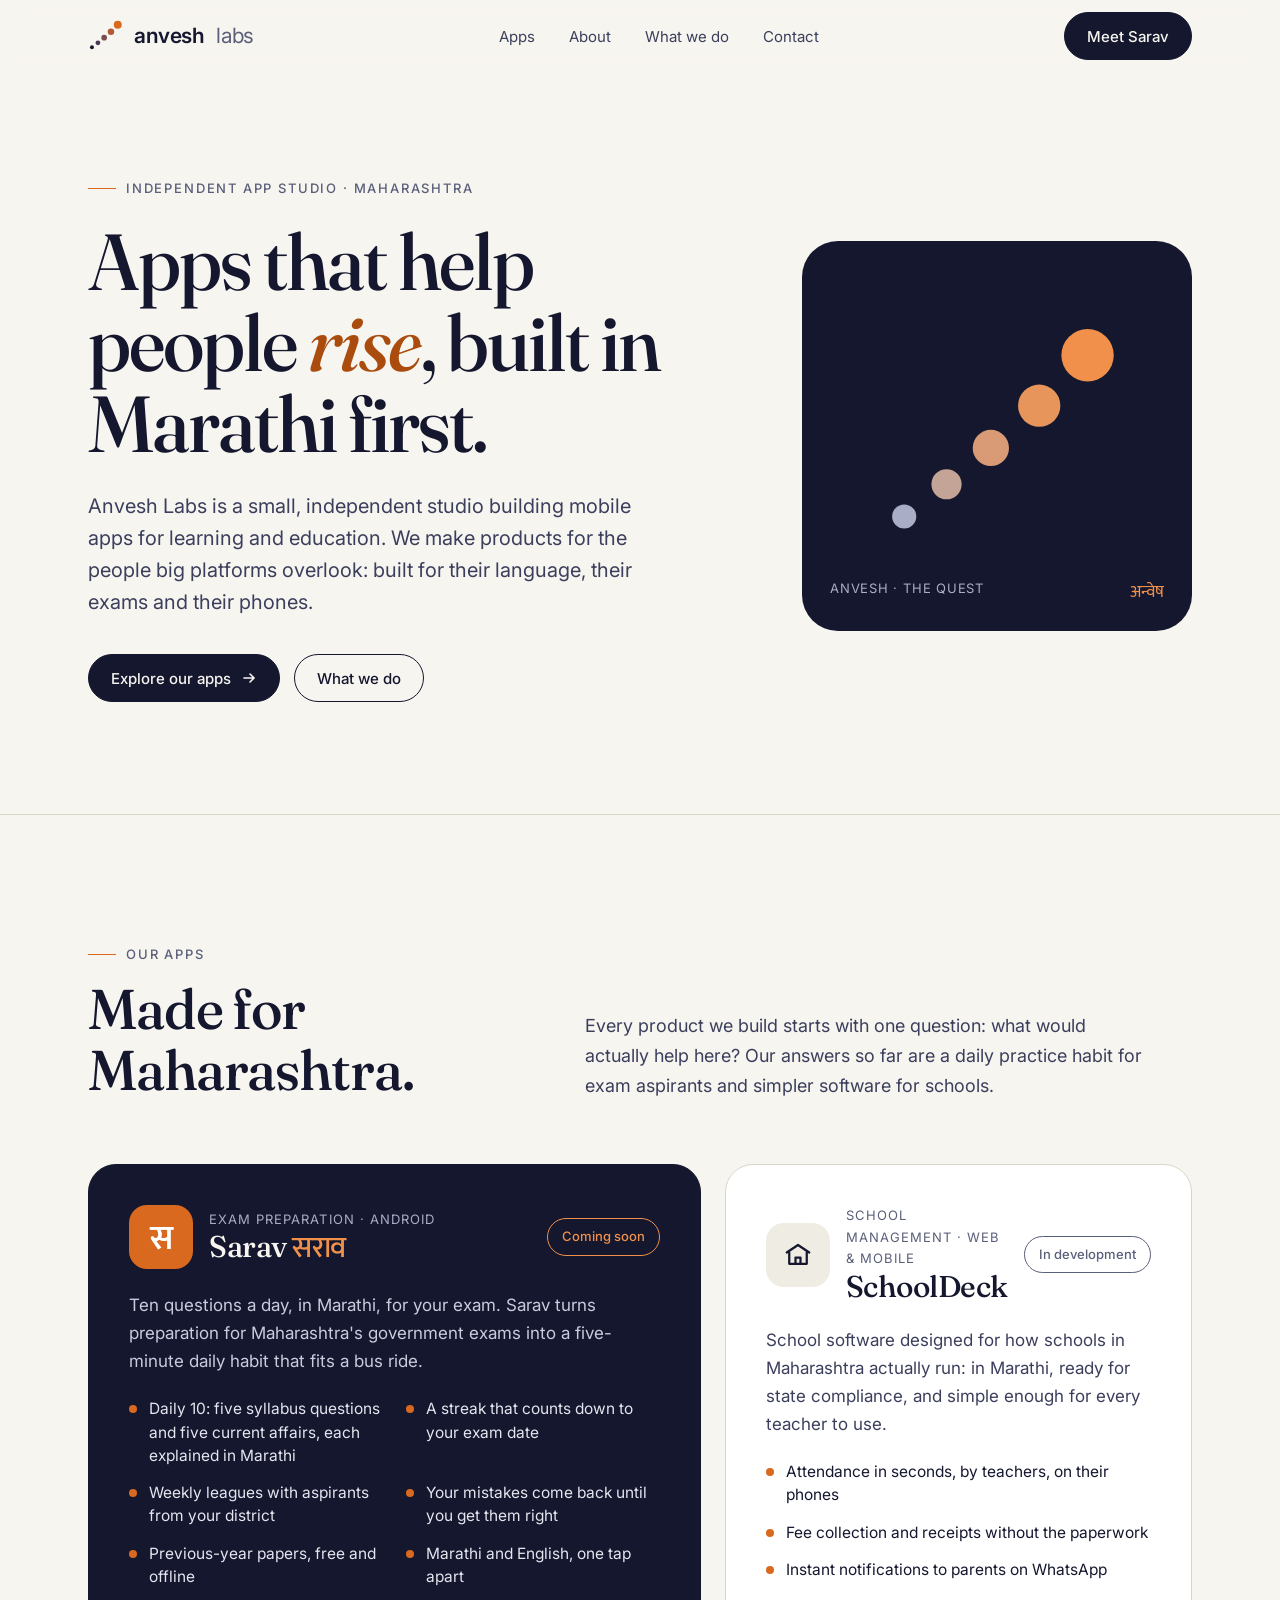
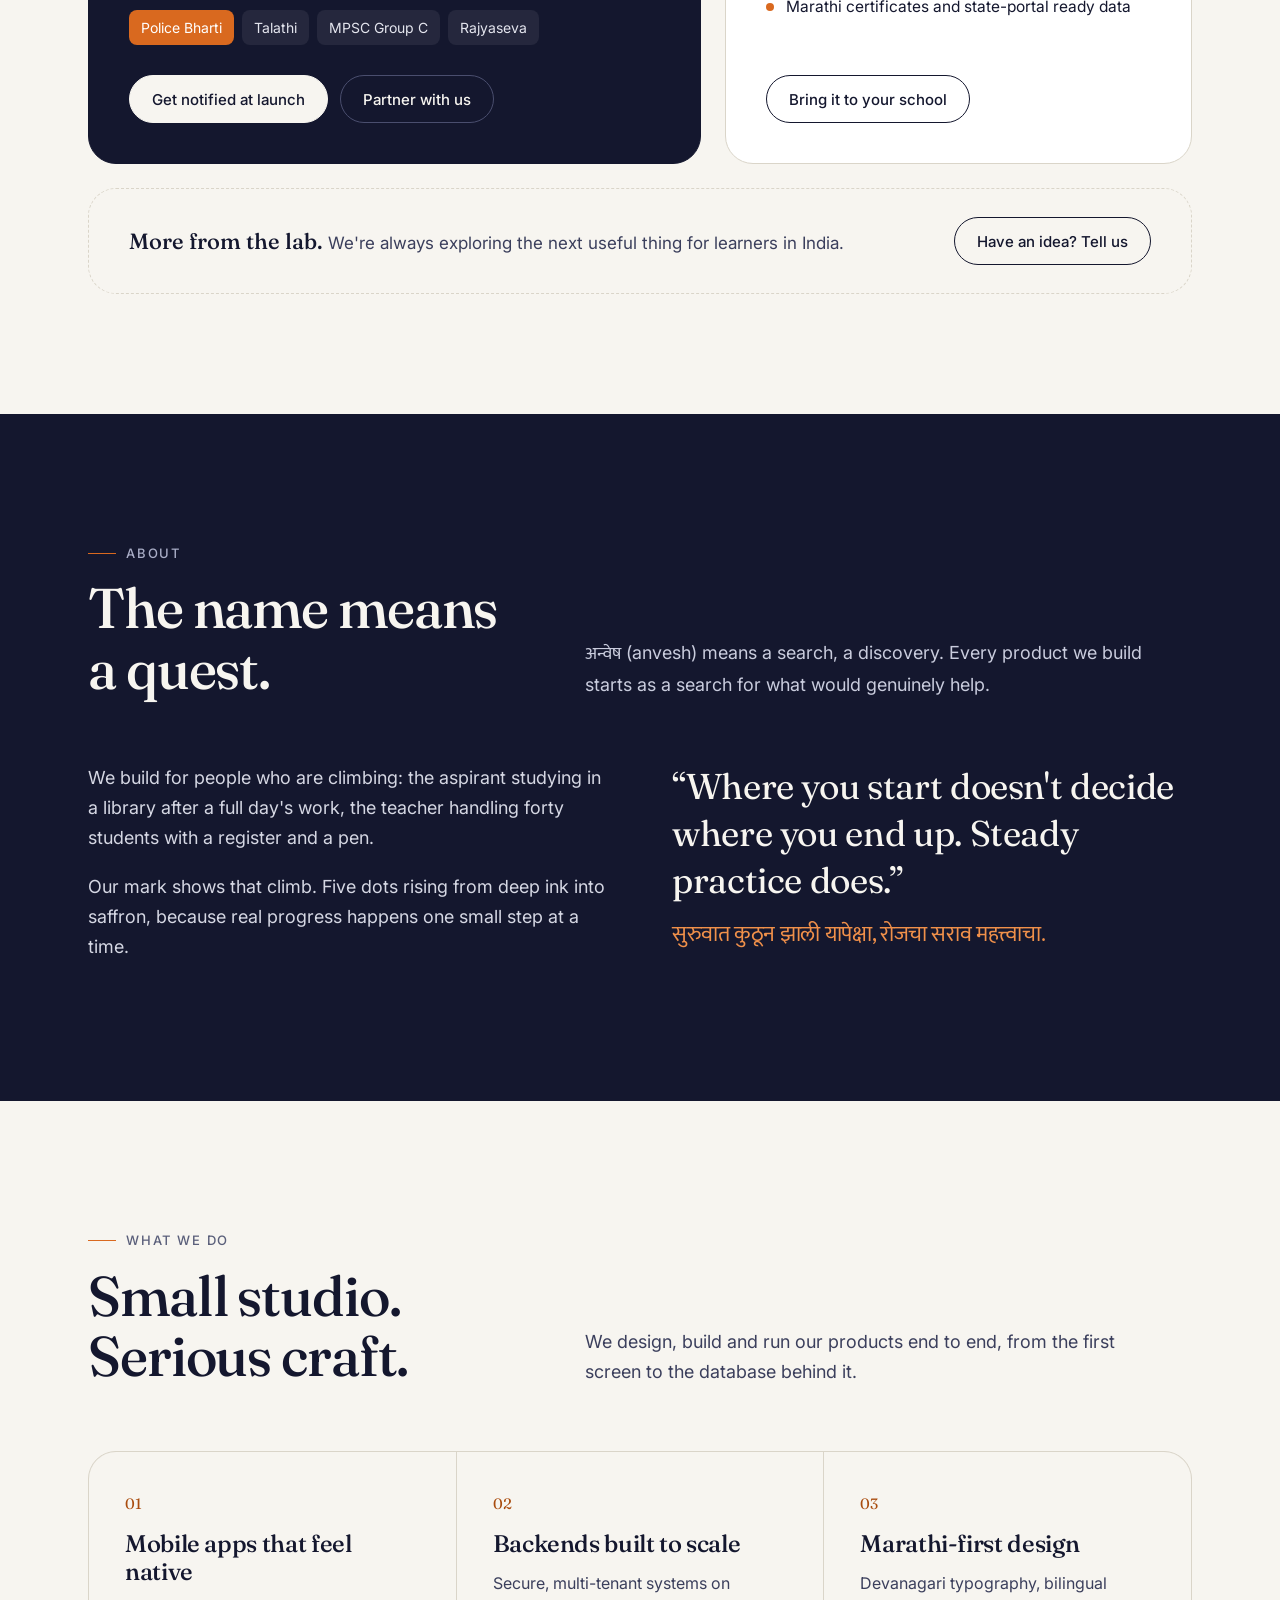
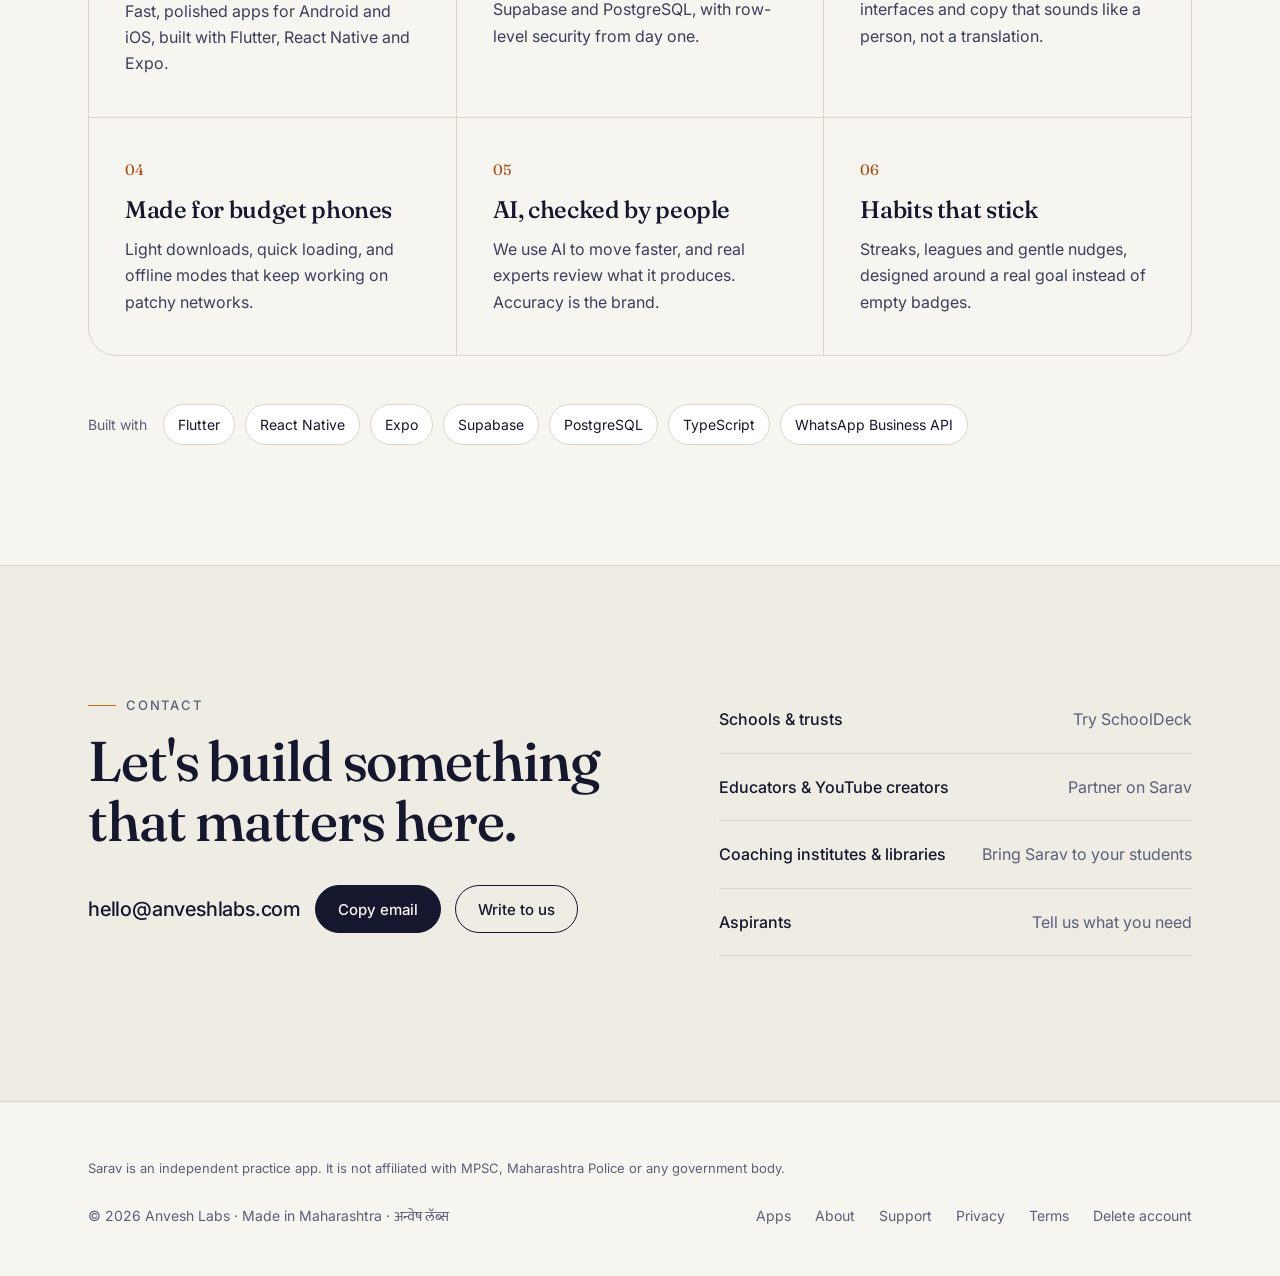
==== commit 9e325a10: "Restore original design and drop the personal story Reverts the two font and layout redesigns, and r" ====
--- a/index.html
+++ b/index.html
@@ -9,7 +9,7 @@
 <meta name="author" content="Anvesh Labs">
 <meta name="robots" content="index, follow, max-image-preview:large">
 <link rel="canonical" href="https://anveshlabs.com/">
-<meta name="theme-color" content="#12152A">
+<meta name="theme-color" content="#14172E">
 
 <meta property="og:type" content="website">
 <meta property="og:site_name" content="Anvesh Labs">
@@ -28,7 +28,7 @@
 
 <link rel="preconnect" href="https://fonts.googleapis.com">
 <link rel="preconnect" href="https://fonts.gstatic.com" crossorigin>
-<link href="https://fonts.googleapis.com/css2?family=Instrument+Serif:ital@0;1&family=Instrument+Sans:wght@400;500;600&family=Tiro+Devanagari+Marathi:ital@0;1&display=swap" rel="stylesheet">
+<link href="https://fonts.googleapis.com/css2?family=Fraunces:opsz,wght@9..144,400;9..144,500;9..144,600&family=Inter:wght@400;500;600&family=Mukta:wght@400;500;600&display=swap" rel="stylesheet">
 
 <script type="application/ld+json">
 {
@@ -68,202 +68,167 @@
   ]
 }
 </script>
+
 <style>
   :root{
-    --ivory:#F6F3EC; --paper:#ECE7DC; --ink:#12152A; --ink-2:#3A3E58; --muted:#5D6178;
-    --line:#D8D1C2; --line-dark:#2C3050; --saffron:#D9691F; --saffron-text:#A94C0E; --saffron-soft:#F0904A;
-    --serif:'Instrument Serif', 'Times New Roman', serif; --sans:'Instrument Sans', system-ui, sans-serif; --mr:'Tiro Devanagari Marathi', 'Instrument Serif', serif;
-    --wrap:1240px;
+    --ivory:#F7F5F0; --paper:#EFECE4; --ink:#14172E; --ink-2:#3B3F5C; --muted:#5A5F7A;
+    --line:#DAD5C9; --saffron:#D9691F; --saffron-text:#A94C0E; --saffron-soft:#F0904A;
+    --serif:'Fraunces', Georgia, serif; --sans:'Inter', system-ui, sans-serif; --mr:'Mukta', 'Inter', sans-serif;
+    --wrap:1160px;
   }
   *{box-sizing:border-box}
   html{scroll-behavior:smooth}
-  body{margin:0;background:var(--ivory);color:var(--ink);font-family:var(--sans);font-size:17px;line-height:1.6;-webkit-font-smoothing:antialiased;text-rendering:optimizeLegibility}
+  body{margin:0;background:var(--ivory);color:var(--ink);font-family:var(--sans);font-size:17px;line-height:1.65;-webkit-font-smoothing:antialiased}
   img,svg{display:block}
   a{color:inherit}
   [lang="mr"]{font-family:var(--mr)}
-  .wrap{max-width:var(--wrap);margin:0 auto;padding:0 32px}
+  .wrap{max-width:var(--wrap);margin:0 auto;padding:0 28px}
   .skip{position:absolute;left:-999px;top:8px;background:var(--ink);color:var(--ivory);padding:8px 14px;border-radius:8px;z-index:50}
   .skip:focus{left:12px}
   :focus-visible{outline:2px solid var(--saffron);outline-offset:3px;border-radius:4px}
-  .label{font-family:var(--sans);font-size:12px;font-weight:500;letter-spacing:.16em;text-transform:uppercase;color:var(--muted)}
-  .serif{font-family:var(--serif);font-weight:400}
-  em{font-family:var(--serif);font-style:italic}
 
   /* Header */
-  header.site{position:sticky;top:0;z-index:20;background:rgba(246,243,236,.86);backdrop-filter:blur(12px);border-bottom:1px solid transparent;transition:border-color .2s}
+  header.site{position:sticky;top:0;z-index:20;background:rgba(247,245,240,.88);backdrop-filter:saturate(1.2) blur(10px);border-bottom:1px solid transparent;transition:border-color .2s}
   header.site.scrolled{border-bottom-color:var(--line)}
-  .bar{display:flex;align-items:center;justify-content:space-between;height:76px;gap:24px}
+  .bar{display:flex;align-items:center;justify-content:space-between;height:72px}
   .brand{display:flex;align-items:center;gap:12px;text-decoration:none}
-  .brand .word{font-family:var(--serif);font-size:28px;letter-spacing:-.01em;line-height:1}
-  .brand .word i{font-style:italic;color:var(--muted)}
-  nav.main ul{display:flex;gap:36px;list-style:none;margin:0;padding:0}
-  nav.main a{text-decoration:none;font-size:15px;color:var(--ink-2);padding:10px 0;position:relative}
-  nav.main a::after{content:"";position:absolute;left:0;right:100%;bottom:4px;height:1px;background:var(--saffron);transition:right .3s}
-  nav.main a:hover::after{right:0}
-  .btn{display:inline-flex;align-items:center;gap:10px;min-height:48px;padding:0 24px;border-radius:999px;font:500 15px/1 var(--sans);text-decoration:none;border:1px solid var(--ink);cursor:pointer;transition:background .2s,color .2s}
+  .brand b{font-weight:600;font-size:21px;letter-spacing:-.02em}
+  .brand span{font-weight:400;font-size:21px;letter-spacing:-.02em;color:var(--muted)}
+  nav.main ul{display:flex;gap:34px;list-style:none;margin:0;padding:0}
+  nav.main a{text-decoration:none;font-size:15px;color:var(--ink-2);padding:10px 0}
+  nav.main a:hover{color:var(--ink)}
+  .btn{display:inline-flex;align-items:center;gap:10px;min-height:48px;padding:0 22px;border-radius:999px;font:500 15px/1 var(--sans);text-decoration:none;border:1px solid var(--ink);cursor:pointer;transition:transform .15s, background .15s}
+  .btn:hover{transform:translateY(-1px)}
   .btn-dark{background:var(--ink);color:var(--ivory)}
-  .btn-dark:hover{background:var(--saffron-text);border-color:var(--saffron-text)}
+  .btn-dark:hover{background:#262A4A}
   .btn-ghost{background:transparent;color:var(--ink)}
-  .btn-ghost:hover{background:var(--ink);color:var(--ivory)}
-  .menu-btn{display:none;background:none;border:1px solid var(--line);border-radius:12px;width:44px;height:44px;cursor:pointer;color:var(--ink)}
+  .btn-ghost:hover{background:var(--paper)}
+  .menu-btn{display:none;background:none;border:1px solid var(--line);border-radius:10px;width:44px;height:44px;cursor:pointer;color:var(--ink)}
 
   /* Hero */
-  .hero{padding:56px 0 0}
-  .meta-row{display:flex;justify-content:space-between;flex-wrap:wrap;gap:12px;padding-bottom:22px;border-bottom:1px solid var(--line)}
-  h1{font-family:var(--serif);font-weight:400;font-size:clamp(56px,9.4vw,148px);line-height:.92;letter-spacing:-.035em;margin:56px 0 0}
-  h1 em{color:var(--saffron-text)}
-  .hero-foot{display:grid;grid-template-columns:repeat(12,minmax(0,1fr));gap:32px;margin-top:56px;align-items:end}
-  .hero-foot .lede{grid-column:7 / span 6;font-size:20px;line-height:1.55;color:var(--ink-2);margin:0 0 28px}
-  .hero-foot .cta{grid-column:7 / span 6;display:flex;flex-wrap:wrap;gap:12px}
-  .hero-foot .scroll{grid-column:1 / span 4;grid-row:1 / span 2;align-self:end;display:flex;align-items:center;gap:14px}
-  .scroll .line{width:56px;height:1px;background:var(--ink)}
-  .rise{margin-top:72px;height:200px;position:relative;border-top:1px solid var(--line)}
-  .rise svg{position:absolute;inset:0;width:100%;height:100%}
-
-  /* Marquee */
-  .marquee{background:var(--ink);color:var(--ivory);overflow:hidden;padding:26px 0;white-space:nowrap}
-  .track{display:inline-flex;gap:48px;animation:slide 38s linear infinite;padding-left:48px}
-  .track span{font-family:var(--serif);font-size:38px;line-height:1}
-  .track span[lang="mr"]{font-size:34px;color:var(--saffron-soft)}
-  .track b{width:10px;height:10px;border-radius:50%;background:var(--saffron);align-self:center;flex:none}
-  @keyframes slide{to{transform:translateX(-50%)}}
-
-  /* Section scaffold */
-  section.block{padding:136px 0;border-bottom:1px solid var(--line)}
-  .sec{display:grid;grid-template-columns:220px minmax(0,1fr);gap:48px}
-  .sec-side{position:relative}
-  .sec-side .sticky{position:sticky;top:110px;display:grid;gap:10px}
-  .sec-side .num{font-family:var(--serif);font-size:56px;line-height:1;color:var(--saffron-text)}
-  h2{font-family:var(--serif);font-weight:400;font-size:clamp(44px,5.6vw,84px);line-height:.98;letter-spacing:-.03em;margin:0 0 28px}
-  h2 em{color:var(--saffron-text)}
-  .intro{font-size:19px;color:var(--ink-2);max-width:620px;margin:0 0 72px}
-
-  /* Sarav feature */
-  .feature{display:grid;grid-template-columns:minmax(0,1fr) 380px;gap:72px;align-items:center;padding-bottom:72px;border-bottom:1px solid var(--line)}
-  .app-name{display:flex;align-items:baseline;gap:18px;flex-wrap:wrap;margin:14px 0 18px}
-  .app-name h3{font-family:var(--serif);font-weight:400;font-size:72px;line-height:1;letter-spacing:-.03em;margin:0}
-  .app-name span[lang="mr"]{font-size:44px;color:var(--saffron-text)}
-  .status{display:inline-flex;align-items:center;gap:8px;font-size:13px;font-weight:500;padding:7px 14px;border-radius:999px;border:1px solid var(--line);background:#fff}
-  .status i{width:7px;height:7px;border-radius:50%;background:var(--saffron)}
-  .feature p.desc{font-size:19px;color:var(--ink-2);max-width:560px;margin:0 0 32px}
-  .flist{list-style:none;margin:0 0 32px;padding:0;border-top:1px solid var(--line)}
-  .flist li{display:grid;grid-template-columns:48px 1fr;gap:12px;padding:16px 0;border-bottom:1px solid var(--line);font-size:16px;color:var(--ink-2)}
-  .flist li span{font-family:var(--serif);font-size:20px;color:var(--saffron-text);line-height:1.2}
-  .tracks{display:flex;flex-wrap:wrap;gap:8px;margin-bottom:32px}
-  .tracks span{font-size:14px;padding:7px 14px;border-radius:999px;border:1px solid var(--line)}
-  .tracks span.on{background:var(--ink);color:var(--ivory);border-color:var(--ink)}
-
-  /* Phone */
-  .phone{justify-self:center;width:320px;border-radius:44px;background:var(--ink);padding:14px;box-shadow:0 40px 80px -30px rgba(18,21,42,.45);transform:rotate(-3deg)}
-  .screen{border-radius:32px;background:var(--ivory);padding:22px 20px 26px;min-height:560px;display:flex;flex-direction:column;gap:16px}
-  .s-top{display:flex;justify-content:space-between;align-items:center;font-size:13px;color:var(--muted)}
-  .s-top .streak{display:inline-flex;align-items:center;gap:6px;color:var(--saffron-text);font-weight:600}
-  .s-progress{height:6px;border-radius:6px;background:var(--paper);overflow:hidden}
-  .s-progress i{display:block;width:40%;height:100%;background:var(--saffron)}
-  .s-count{font-size:12px;letter-spacing:.12em;text-transform:uppercase;color:var(--muted)}
-  .s-q{font-family:var(--mr);font-size:24px;line-height:1.35;color:var(--ink);margin:0}
-  .s-opts{display:grid;gap:10px}
-  .s-opts div{font-family:var(--mr);font-size:17px;padding:13px 16px;border-radius:14px;border:1px solid var(--line);background:#fff}
-  .s-opts div.right{border-color:var(--saffron);background:#FCEEE3}
-  .s-exp{font-family:var(--mr);font-size:14.5px;line-height:1.5;color:var(--ink-2);background:var(--paper);border-radius:14px;padding:12px 14px}
-  .s-foot{margin-top:auto;display:flex;justify-content:space-between;align-items:center;font-size:12.5px;color:var(--muted)}
-
-  /* Index rows */
-  .row{display:grid;grid-template-columns:minmax(0,1.1fr) minmax(0,1fr) auto;gap:40px;align-items:center;padding:44px 0;border-bottom:1px solid var(--line);text-decoration:none}
-  .row h3{font-family:var(--serif);font-weight:400;font-size:48px;line-height:1;letter-spacing:-.025em;margin:10px 0 0}
-  .row p{margin:0;color:var(--ink-2)}
-  .row .go{width:56px;height:56px;border-radius:50%;border:1px solid var(--ink);display:flex;align-items:center;justify-content:center;transition:background .2s,color .2s,transform .3s}
-  a.row:hover .go{background:var(--ink);color:var(--ivory);transform:rotate(-45deg)}
-  .row.soft h3{color:var(--muted)}
-
-  /* The name */
-  .name{background:var(--ink);color:var(--ivory);border-bottom:0}
-  .name .label{color:#A3A7C2}
-  .name .sec-side .num{color:var(--saffron-soft)}
-  .entry{display:grid;grid-template-columns:minmax(0,1.2fr) minmax(0,1fr);gap:72px;align-items:end}
-  .big-mr{font-family:var(--mr);font-size:clamp(110px,15vw,220px);line-height:1;color:var(--ivory);margin:0}
-  .pron{display:flex;flex-wrap:wrap;gap:18px;align-items:baseline;margin-top:24px;color:#A3A7C2}
-  .pron .serif{font-size:30px;color:var(--ivory);font-style:italic}
-  .def{border-top:1px solid var(--line-dark);padding-top:28px}
-  .def ol{margin:0;padding-left:22px;display:grid;gap:14px}
-  .def li{font-family:var(--serif);font-size:28px;line-height:1.25;color:var(--ivory)}
-  .def li::marker{color:var(--saffron-soft);font-size:18px}
-  .name-note{grid-column:1 / -1;display:grid;grid-template-columns:repeat(3,minmax(0,1fr));gap:40px;margin-top:88px;padding-top:40px;border-top:1px solid var(--line-dark)}
-  .name-note h3{font-family:var(--serif);font-weight:400;font-size:30px;line-height:1.1;margin:0 0 12px;color:var(--ivory)}
-  .name-note p{margin:0;color:#C6C9DA;font-size:16px}
+  .hero{padding:96px 0 112px;border-bottom:1px solid var(--line)}
+  .hero-grid{display:grid;grid-template-columns:1.25fr .75fr;gap:64px;align-items:center}
+  .eyebrow{display:inline-flex;align-items:center;gap:10px;font-size:13px;letter-spacing:.14em;text-transform:uppercase;color:var(--muted);font-weight:500}
+  .eyebrow i{width:28px;height:1px;background:var(--saffron)}
+  h1{font-family:var(--serif);font-weight:500;font-size:clamp(44px,6.2vw,84px);line-height:1.02;letter-spacing:-.025em;margin:22px 0 26px}
+  h1 em{font-style:italic;color:var(--saffron-text)}
+  .lede{font-size:20px;line-height:1.6;color:var(--ink-2);max-width:580px;margin:0 0 36px}
+  .cta{display:flex;flex-wrap:wrap;gap:14px}
+  .hero-mark{position:relative;aspect-ratio:1/1;background:var(--ink);border-radius:36px;display:flex;align-items:center;justify-content:center;overflow:hidden}
+  .hero-mark svg{width:62%}
+  .hero-mark .caption{position:absolute;left:28px;bottom:24px;right:28px;display:flex;justify-content:space-between;color:#A9ADC6;font-size:13px;letter-spacing:.06em}
+  .hero-mark .caption span[lang="mr"]{font-size:17px;color:var(--saffron-soft);letter-spacing:0}
+
+  /* Sections */
+  section{padding:120px 0}
+  .sec-head{display:grid;grid-template-columns:1fr 1.4fr;gap:64px;margin-bottom:64px;align-items:end}
+  h2{font-family:var(--serif);font-weight:500;font-size:clamp(36px,4.4vw,56px);line-height:1.08;letter-spacing:-.02em;margin:14px 0 0}
+  .sec-head p{color:var(--ink-2);font-size:18px;margin:0;max-width:560px}
+  h3{font-family:var(--serif);font-weight:500;font-size:30px;letter-spacing:-.015em;line-height:1.15;margin:0}
+
+  /* Apps */
+  .apps{display:grid;grid-template-columns:1.35fr 1fr;gap:24px}
+  .app{background:#fff;border:1px solid var(--line);border-radius:28px;padding:40px;display:flex;flex-direction:column;gap:22px}
+  .app.flag{background:var(--ink);color:var(--ivory);border-color:var(--ink)}
+  .app-top{display:flex;align-items:center;justify-content:space-between;gap:16px}
+  .app-id{display:flex;align-items:center;gap:16px}
+  .app-icon{width:64px;height:64px;border-radius:18px;display:flex;align-items:center;justify-content:center;flex:none}
+  .flag .app-icon{background:var(--saffron)}
+  .app-icon.light{background:var(--paper)}
+  .app-icon span{font:600 34px/1 var(--mr);color:#fff;margin-top:4px}
+  .app-icon.light span{color:var(--ink)}
+  .app small{display:block;font-size:13px;letter-spacing:.08em;text-transform:uppercase;color:var(--muted)}
+  .flag small{color:#A9ADC6}
+  .pill{font-size:13px;font-weight:500;padding:7px 14px;border-radius:999px;border:1px solid currentColor;white-space:nowrap}
+  .flag .pill{color:var(--saffron-soft)}
+  .pill.dim{color:var(--muted)}
+  .app p{margin:0;color:var(--ink-2)}
+  .flag p{color:#C9CCDD}
+  .feat{list-style:none;padding:0;margin:0;display:grid;grid-template-columns:1fr 1fr;gap:14px 24px}
+  .feat li{display:flex;gap:12px;font-size:15.5px;line-height:1.5}
+  .feat li::before{content:"";flex:none;width:8px;height:8px;border-radius:50%;background:var(--saffron);margin-top:8px}
+  .flag .feat li{color:#E4E5EE}
+  .tracks{display:flex;flex-wrap:wrap;gap:8px}
+  .tracks span{font-size:14px;padding:6px 12px;border-radius:8px;background:rgba(255,255,255,.07);color:#E4E5EE}
+  .tracks span.on{background:var(--saffron);color:#fff}
+  .app .actions{margin-top:auto;display:flex;flex-wrap:wrap;gap:12px;padding-top:8px}
+  .flag .btn-light{background:var(--ivory);color:var(--ink);border-color:var(--ivory)}
+  .flag .btn-line{background:transparent;color:var(--ivory);border-color:#4A4E6E}
+  .next{grid-column:1/-1;display:flex;align-items:center;justify-content:space-between;gap:24px;border:1px dashed var(--line);border-radius:28px;padding:28px 40px;color:var(--ink-2)}
+  .next b{font-family:var(--serif);font-weight:500;font-size:22px;color:var(--ink)}
+
+  /* Story */
+  .story{background:var(--ink);color:var(--ivory)}
+  .story .eyebrow{color:#A9ADC6}
+  .story h2{color:var(--ivory)}
+  .story .sec-head p{color:#C9CCDD}
+  .decode{display:grid;grid-template-columns:repeat(5,minmax(0,1fr));gap:16px;margin-bottom:72px}
+  .letter{border-top:1px solid #33375A;padding-top:22px}
+  .letter .dot{border-radius:50%;margin-bottom:22px}
+  .letter b{display:block;font-family:var(--serif);font-weight:500;font-size:64px;line-height:1;letter-spacing:-.02em}
+  .letter span{display:block;margin-top:10px;color:#A9ADC6;font-size:15px}
+  .story-body{display:grid;grid-template-columns:1fr 1fr;gap:64px}
+  .story-body p{margin:0 0 20px;color:#D5D7E3;font-size:18px}
+  blockquote{margin:0;font-family:var(--serif);font-size:clamp(26px,2.8vw,36px);line-height:1.3;letter-spacing:-.01em;color:var(--ivory)}
+  blockquote span[lang="mr"]{display:block;margin-top:18px;font-size:22px;color:var(--saffron-soft)}
 
   /* Craft */
-  .craft{display:grid;grid-template-columns:repeat(2,minmax(0,1fr));border-top:1px solid var(--line)}
-  .craft article{padding:40px 40px 40px 0;border-bottom:1px solid var(--line);display:grid;grid-template-columns:64px 1fr;gap:8px}
-  .craft article:nth-child(even){padding-left:40px;padding-right:0;border-left:1px solid var(--line)}
-  .craft .n{font-family:var(--serif);font-size:22px;color:var(--saffron-text);line-height:1.3}
-  .craft h3{font-family:var(--serif);font-weight:400;font-size:34px;line-height:1.05;letter-spacing:-.02em;margin:0 0 12px}
+  .craft{display:grid;grid-template-columns:repeat(3,minmax(0,1fr));gap:1px;background:var(--line);border:1px solid var(--line);border-radius:28px;overflow:hidden}
+  .craft article{background:var(--ivory);padding:40px 36px}
+  .craft .num{font-family:var(--serif);font-size:15px;color:var(--saffron-text)}
+  .craft h3{font-size:24px;margin:14px 0 12px}
   .craft p{margin:0;color:var(--ink-2);font-size:16px}
-  .stack{margin-top:56px;display:flex;flex-wrap:wrap;gap:10px;align-items:center}
-  .stack .label{margin-right:10px}
-  .stack span:not(.label){font-size:14px;padding:8px 16px;border:1px solid var(--line);border-radius:999px;background:#fff}
+  .stack{margin-top:48px;display:flex;flex-wrap:wrap;gap:10px;align-items:center}
+  .stack em{font-style:normal;color:var(--muted);font-size:14px;margin-right:6px}
+  .stack span{font-size:14px;padding:8px 14px;border:1px solid var(--line);border-radius:999px;background:#fff}
 
   /* Contact */
-  .contact{padding:136px 0 96px}
-  .contact h2{font-size:clamp(52px,7.4vw,116px);max-width:1000px}
-  .mail-big{display:inline-flex;align-items:center;gap:18px;font-family:var(--serif);font-size:clamp(32px,4.4vw,60px);line-height:1.1;text-decoration:none;border-bottom:1px solid var(--ink);padding-bottom:6px;margin:24px 0 18px;word-break:break-all}
-  .mail-big:hover{color:var(--saffron-text);border-color:var(--saffron-text)}
-  .mail-actions{display:flex;flex-wrap:wrap;gap:12px;align-items:center}
-  .copied{font-size:14px;color:var(--saffron-text);min-height:22px;margin:12px 0 0}
-  .who{display:grid;grid-template-columns:repeat(4,minmax(0,1fr));gap:0;margin-top:96px;border-top:1px solid var(--line)}
-  .who div{padding:28px 28px 0 0}
-  .who div + div{padding-left:28px;border-left:1px solid var(--line)}
-  .who b{display:block;font-family:var(--serif);font-weight:400;font-size:26px;line-height:1.1;margin-bottom:8px}
-  .who span{color:var(--muted);font-size:15px}
-
-  /* Footer */
-  footer{background:var(--ink);color:#A3A7C2;padding:72px 0 40px;overflow:hidden}
-  .giant{font-family:var(--serif);font-size:clamp(48px,17vw,280px);line-height:.82;letter-spacing:-.045em;color:var(--ivory);margin:0 0 48px;white-space:nowrap}
-  .giant i{color:var(--saffron-soft)}
-  .foot{display:flex;flex-wrap:wrap;justify-content:space-between;gap:24px;align-items:center;font-size:14px;border-top:1px solid var(--line-dark);padding-top:28px}
-  .foot ul{display:flex;flex-wrap:wrap;gap:24px;list-style:none;margin:0;padding:0}
+  .contact{background:var(--paper);border-top:1px solid var(--line)}
+  .contact-grid{display:grid;grid-template-columns:1.2fr 1fr;gap:64px;align-items:start}
+  .who{list-style:none;padding:0;margin:0;display:grid;gap:0}
+  .who li{display:flex;justify-content:space-between;gap:20px;padding:20px 0;border-bottom:1px solid var(--line);font-size:16px}
+  .who li b{font-weight:500}
+  .who li span{color:var(--muted);text-align:right}
+  .mail{margin-top:34px;display:flex;flex-wrap:wrap;align-items:center;gap:14px}
+  .mail code{font:500 20px/1 var(--sans);letter-spacing:-.01em}
+  .copied{font-size:14px;color:var(--saffron-text);min-height:20px}
+
+  footer{padding:56px 0 48px;border-top:1px solid var(--line)}
+  .foot{display:flex;flex-wrap:wrap;justify-content:space-between;gap:24px;align-items:center;color:var(--muted);font-size:14px}
+  .foot ul{display:flex;gap:24px;list-style:none;margin:0;padding:0}
   .foot a{text-decoration:none}
-  .foot a:hover{color:var(--ivory)}
-  .disclaimer{font-size:13px;margin:0 0 20px;color:#8D91AE}
-
-  .reveal{opacity:0;transform:translateY(22px);transition:opacity .9s ease, transform .9s ease}
+  .foot a:hover{color:var(--ink)}
+
+  .reveal{opacity:0;transform:translateY(18px);transition:opacity .8s ease, transform .8s ease}
   .reveal.in{opacity:1;transform:none}
-  @media (prefers-reduced-motion: reduce){.reveal{opacity:1;transform:none;transition:none}.track{animation:none}html{scroll-behavior:auto}}
-
-  @media (max-width: 1024px){
-    .sec{grid-template-columns:1fr;gap:28px}
-    .sec-side .sticky{position:static;display:flex;align-items:baseline;gap:18px}
-    .feature{grid-template-columns:1fr;gap:56px}
-    .entry{grid-template-columns:1fr;gap:40px}
-    .hero-foot .lede,.hero-foot .cta{grid-column:1 / -1}
-    .hero-foot .scroll{display:none}
-    .who{grid-template-columns:1fr 1fr}
-    .who div:nth-child(3){padding-left:0;border-left:0}
+  @media (prefers-reduced-motion: reduce){.reveal{opacity:1;transform:none;transition:none}html{scroll-behavior:auto}}
+
+  @media (max-width: 960px){
+    .hero-grid,.sec-head,.apps,.story-body,.contact-grid{grid-template-columns:1fr}
+    .hero-mark{max-width:420px}
+    .craft{grid-template-columns:1fr 1fr}
+    .decode{grid-template-columns:repeat(5,minmax(0,1fr));gap:10px}
+    .letter b{font-size:40px}
   }
   @media (max-width: 720px){
     body{font-size:16px}
-    .wrap{padding:0 22px}
-    section.block{padding:88px 0}
+    section{padding:84px 0}
+    .hero{padding:56px 0 80px}
     .menu-btn{display:inline-flex;align-items:center;justify-content:center}
-    nav.main{position:absolute;top:76px;left:0;right:0;background:var(--ivory);border-bottom:1px solid var(--line);display:none}
+    nav.main{position:absolute;top:72px;left:0;right:0;background:var(--ivory);border-bottom:1px solid var(--line);display:none}
     nav.main.open{display:block}
-    nav.main ul{flex-direction:column;gap:0;padding:8px 22px 20px}
-    nav.main a{display:block;padding:14px 0;font-size:18px}
+    nav.main ul{flex-direction:column;gap:0;padding:8px 28px 20px}
+    nav.main a{display:block;padding:14px 0;font-size:17px}
     .bar .btn-dark{display:none}
-    h1{margin-top:40px}
-    .rise{height:120px;margin-top:48px}
-    .track span{font-size:28px}
-    .app-name h3{font-size:56px}
-    .phone{width:290px}
-    .row{grid-template-columns:1fr auto;gap:16px}
-    .row p{grid-column:1 / -1;grid-row:2}
-    .row h3{font-size:38px}
+    .app{padding:28px}
+    .feat{grid-template-columns:1fr}
     .craft{grid-template-columns:1fr}
-    .craft article,.craft article:nth-child(even){padding:32px 0;border-left:0}
-    .name-note{grid-template-columns:1fr;gap:32px}
-    .who{grid-template-columns:1fr}
-    .who div,.who div + div{padding:22px 0;border-left:0;border-bottom:1px solid var(--line)}
-    .def li{font-size:24px}
+    .decode{grid-template-columns:1fr;gap:0}
+    .letter{display:flex;align-items:center;gap:20px;padding:16px 0}
+    .letter .dot{margin:0}
+    .letter b{font-size:34px;width:52px}
+    .letter span{margin:0}
+    .next{flex-direction:column;align-items:flex-start;padding:24px 28px}
   }
 </style>
 </head>
@@ -274,21 +239,21 @@
   <div class="wrap bar">
     <a class="brand" href="#top" aria-label="Anvesh Labs — home">
       <svg width="34" height="34" viewBox="0 0 120 120" aria-hidden="true">
-        <circle cx="14" cy="100" r="7" fill="#12152A"/><circle cx="35" cy="84" r="8.5" fill="#4A3A52"/><circle cx="57" cy="66" r="10" fill="#7D4B4E"/><circle cx="81" cy="45" r="11.5" fill="#B05A36"/><circle cx="105" cy="20" r="14" fill="#D9691F"/>
+        <circle cx="14" cy="100" r="7" fill="#14172E"/><circle cx="35" cy="84" r="8.5" fill="#4A3A52"/><circle cx="57" cy="66" r="10" fill="#7D4B4E"/><circle cx="81" cy="45" r="11.5" fill="#B05A36"/><circle cx="105" cy="20" r="14" fill="#D9691F"/>
       </svg>
-      <span class="word">anvesh <i>labs</i></span>
+      <b>anvesh</b><span>labs</span>
     </a>
     <nav class="main" id="nav" aria-label="Main">
       <ul>
         <li><a href="#apps">Apps</a></li>
-        <li><a href="#name">The name</a></li>
-        <li><a href="#craft">Craft</a></li>
+        <li><a href="#story">About</a></li>
+        <li><a href="#craft">What we do</a></li>
         <li><a href="#contact">Contact</a></li>
       </ul>
     </nav>
-    <a class="btn btn-dark" href="#contact">Get in touch</a>
+    <a class="btn btn-dark" href="#sarav">Meet Sarav</a>
     <button class="menu-btn" id="menuBtn" aria-label="Open menu" aria-expanded="false" aria-controls="nav">
-      <svg width="20" height="20" viewBox="0 0 20 20" fill="none" stroke="currentColor" stroke-width="1.6" stroke-linecap="round" aria-hidden="true"><path d="M3 7h14M3 13h14"/></svg>
+      <svg width="20" height="20" viewBox="0 0 20 20" fill="none" stroke="currentColor" stroke-width="1.8" stroke-linecap="round" aria-hidden="true"><path d="M3 6h14M3 14h14"/></svg>
     </button>
   </div>
 </header>
@@ -296,180 +261,209 @@
 <main id="main">
   <!-- HERO -->
   <section class="hero" aria-labelledby="hero-title">
-    <div class="wrap">
-      <div class="meta-row reveal">
-        <span class="label">Independent app studio</span>
-        <span class="label">Maharashtra, India</span>
-        <span class="label"><span lang="mr" style="letter-spacing:0;text-transform:none;font-size:15px">अन्वेष लॅब्स</span></span>
-      </div>
-      <h1 id="hero-title" class="reveal">Quietly useful apps, <em>made in Marathi first.</em></h1>
-      <div class="hero-foot">
-        <div class="scroll reveal" aria-hidden="true"><span class="line"></span><span class="label">Scroll</span></div>
-        <p class="lede reveal">Anvesh Labs designs and builds mobile apps for learning and education. We make products for the people the big platforms overlook: built for their language, their exams and their phones.</p>
-        <div class="cta reveal">
-          <a class="btn btn-dark" href="#apps">See our apps</a>
-          <a class="btn btn-ghost" href="#craft">How we work</a>
-        </div>
-      </div>
-    </div>
-    <div class="rise" aria-hidden="true">
-      <svg viewBox="0 0 1200 200" preserveAspectRatio="none">
-        <circle cx="120" cy="170" r="9" fill="#12152A"/>
-        <circle cx="360" cy="140" r="12" fill="#4A3A52"/>
-        <circle cx="600" cy="108" r="15" fill="#7D4B4E"/>
-        <circle cx="840" cy="72" r="18" fill="#B05A36"/>
-        <circle cx="1080" cy="32" r="22" fill="#D9691F"/>
-      </svg>
+    <div class="wrap hero-grid">
+      <div class="reveal">
+        <div class="eyebrow"><i></i>Independent app studio · Maharashtra</div>
+        <h1 id="hero-title">Apps that help people <em>rise</em>, built in Marathi first.</h1>
+        <p class="lede">Anvesh Labs is a small, independent studio building mobile apps for learning and education. We make products for the people big platforms overlook: built for their language, their exams and their phones.</p>
+        <div class="cta">
+          <a class="btn btn-dark" href="#apps">Explore our apps
+            <svg width="16" height="16" viewBox="0 0 16 16" fill="none" stroke="currentColor" stroke-width="1.6" stroke-linecap="round" aria-hidden="true"><path d="M3 8h10M9 4l4 4-4 4"/></svg>
+          </a>
+          <a class="btn btn-ghost" href="#craft">What we do</a>
+        </div>
+      </div>
+      <div class="hero-mark reveal" role="img" aria-label="The Anvesh Labs mark: five dots rising from deep ink to saffron">
+        <svg viewBox="0 0 120 120" aria-hidden="true">
+          <circle cx="14" cy="100" r="6" fill="#A9ADC6"/><circle cx="35" cy="84" r="7.5" fill="#C3A496"/><circle cx="57" cy="66" r="9" fill="#D99B75"/><circle cx="81" cy="45" r="10.5" fill="#E8955C"/><circle cx="105" cy="20" r="13" fill="#F0904A"/>
+        </svg>
+        <div class="caption"><span>ANVESH · THE QUEST</span><span lang="mr">अन्वेष</span></div>
+      </div>
     </div>
   </section>
 
-  <!-- MARQUEE -->
-  <div class="marquee" aria-hidden="true">
-    <div class="track">
-      <span>Police Bharti</span><b></b><span lang="mr">सराव</span><b></b><span>Talathi</span><b></b><span>MPSC Group C</span><b></b><span lang="mr">चालू घडामोडी</span><b></b><span>Rajyaseva</span><b></b><span>School software</span><b></b><span lang="mr">रोज १० प्रश्न</span><b></b>
-      <span>Police Bharti</span><b></b><span lang="mr">सराव</span><b></b><span>Talathi</span><b></b><span>MPSC Group C</span><b></b><span lang="mr">चालू घडामोडी</span><b></b><span>Rajyaseva</span><b></b><span>School software</span><b></b><span lang="mr">रोज १० प्रश्न</span><b></b>
-    </div>
-  </div>
-
   <!-- APPS -->
-  <section class="block" id="apps" aria-labelledby="apps-title">
-    <div class="wrap sec">
-      <div class="sec-side"><div class="sticky"><span class="num">01</span><span class="label">Our apps</span></div></div>
-      <div>
-        <h2 id="apps-title" class="reveal">Made for <em>Maharashtra.</em></h2>
-        <p class="intro reveal">Every product begins with one question: what would actually help here? Our answers so far are a daily practice habit for exam aspirants and simpler software for schools.</p>
-
-        <article class="feature" id="sarav" aria-labelledby="sarav-title">
-          <div class="reveal">
-            <span class="status"><i></i>Coming soon to Google Play</span>
-            <div class="app-name"><h3 id="sarav-title">Sarav</h3><span lang="mr">सराव</span></div>
-            <p class="desc">Ten questions a day, in Marathi, for your exam. Sarav turns preparation for Maharashtra's government exams into a five-minute habit that fits a bus ride.</p>
-            <ul class="flist">
-              <li><span>i.</span>Five syllabus questions and five current affairs every day, each explained in Marathi</li>
-              <li><span>ii.</span>A streak that counts down to your exam date</li>
-              <li><span>iii.</span>Weekly leagues with aspirants from your district</li>
-              <li><span>iv.</span>Mistakes come back until you get them right</li>
-              <li><span>v.</span>Previous-year papers, free and offline</li>
-            </ul>
-            <div class="tracks" aria-label="Exam tracks"><span class="on">Police Bharti</span><span>Talathi</span><span>MPSC Group C</span><span>Rajyaseva</span></div>
-            <a class="btn btn-dark" href="mailto:hello@anveshlabs.com?subject=Notify%20me%20when%20Sarav%20launches">Get notified at launch</a>
+  <section id="apps" aria-labelledby="apps-title">
+    <div class="wrap">
+      <div class="sec-head reveal">
+        <div>
+          <div class="eyebrow"><i></i>Our apps</div>
+          <h2 id="apps-title">Made for Maharashtra.</h2>
+        </div>
+        <p>Every product we build starts with one question: what would actually help here? Our answers so far are a daily practice habit for exam aspirants and simpler software for schools.</p>
+      </div>
+
+      <div class="apps">
+        <article class="app flag reveal" id="sarav" aria-labelledby="sarav-title">
+          <div class="app-top">
+            <div class="app-id">
+              <div class="app-icon" aria-hidden="true"><span lang="mr">स</span></div>
+              <div>
+                <small>Exam preparation · Android</small>
+                <h3 id="sarav-title">Sarav <span lang="mr" style="color:var(--saffron-soft)">सराव</span></h3>
+              </div>
+            </div>
+            <span class="pill">Coming soon</span>
           </div>
-
-          <div class="phone reveal" role="img" aria-label="Preview of the Sarav app: a Marathi general knowledge question with four options and an explanation">
-            <div class="screen" aria-hidden="true">
-              <div class="s-top"><span lang="mr">आजचा सराव</span><span class="streak">
-                <svg width="14" height="14" viewBox="0 0 24 24" fill="none" stroke="currentColor" stroke-width="2" stroke-linecap="round" stroke-linejoin="round"><path d="M12 3c1 3 4 5 4 9a4 4 0 0 1-8 0c0-2 1-3 2-4 0 2 1 3 2 3 0-3-1-5 0-8z"/></svg>
-                <span lang="mr">१२ दिवस</span></span></div>
-              <div class="s-progress"><i></i></div>
-              <div class="s-count">Question 4 of 10</div>
-              <p class="s-q" lang="mr">भारताचे पहिले पंतप्रधान कोण होते?</p>
-              <div class="s-opts" lang="mr">
-                <div>सरदार वल्लभभाई पटेल</div>
-                <div class="right">पं. जवाहरलाल नेहरू</div>
-                <div>डॉ. राजेंद्र प्रसाद</div>
-                <div>लाल बहादूर शास्त्री</div>
+          <p>Ten questions a day, in Marathi, for your exam. Sarav turns preparation for Maharashtra's government exams into a five-minute daily habit that fits a bus ride.</p>
+          <ul class="feat">
+            <li>Daily 10: five syllabus questions and five current affairs, each explained in Marathi</li>
+            <li>A streak that counts down to your exam date</li>
+            <li>Weekly leagues with aspirants from your district</li>
+            <li>Your mistakes come back until you get them right</li>
+            <li>Previous-year papers, free and offline</li>
+            <li>Marathi and English, one tap apart</li>
+          </ul>
+          <div class="tracks" aria-label="Exam tracks">
+            <span class="on">Police Bharti</span><span>Talathi</span><span>MPSC Group C</span><span>Rajyaseva</span>
+          </div>
+          <div class="actions">
+            <a class="btn btn-light" href="mailto:hello@anveshlabs.com?subject=Notify%20me%20when%20Sarav%20launches">Get notified at launch</a>
+            <a class="btn btn-line" href="#contact">Partner with us</a>
+          </div>
+        </article>
+
+        <article class="app reveal" aria-labelledby="sd-title">
+          <div class="app-top">
+            <div class="app-id">
+              <div class="app-icon light" aria-hidden="true">
+                <svg width="30" height="30" viewBox="0 0 24 24" fill="none" stroke="#14172E" stroke-width="1.8" stroke-linecap="round" stroke-linejoin="round"><path d="M3 10l9-6 9 6"/><path d="M5 10v9h14v-9"/><path d="M10 19v-5h4v5"/></svg>
               </div>
-              <div class="s-exp" lang="mr">बरोबर! पं. नेहरू १९४७ ते १९६४ पर्यंत पंतप्रधान होते.</div>
-              <div class="s-foot"><span lang="mr">पोलीस भरती</span><span>Next →</span></div>
+              <div>
+                <small>School management · Web &amp; mobile</small>
+                <h3 id="sd-title">SchoolDeck</h3>
+              </div>
             </div>
+            <span class="pill dim">In development</span>
           </div>
-        </article>
-
-        <a class="row reveal" href="mailto:hello@anveshlabs.com?subject=SchoolDeck%20for%20our%20school" aria-label="SchoolDeck: school management software. Email us to bring it to your school">
-          <div><span class="label">School management · In development</span><h3>SchoolDeck</h3></div>
-          <p>Attendance, fees and parent updates on WhatsApp, in Marathi and ready for state compliance. Simple enough for every teacher.</p>
-          <span class="go" aria-hidden="true"><svg width="18" height="18" viewBox="0 0 18 18" fill="none" stroke="currentColor" stroke-width="1.5" stroke-linecap="round"><path d="M3 9h12M10 4l5 5-5 5"/></svg></span>
-        </a>
-        <a class="row soft reveal" href="#contact" aria-label="More from the lab: tell us your idea">
-          <div><span class="label">Next</span><h3>More from the lab</h3></div>
-          <p>We're always searching for the next useful thing for learners in India. Have an idea? Tell us.</p>
-          <span class="go" aria-hidden="true"><svg width="18" height="18" viewBox="0 0 18 18" fill="none" stroke="currentColor" stroke-width="1.5" stroke-linecap="round"><path d="M3 9h12M10 4l5 5-5 5"/></svg></span>
-        </a>
+          <p>School software designed for how schools in Maharashtra actually run: in Marathi, ready for state compliance, and simple enough for every teacher to use.</p>
+          <ul class="feat" style="grid-template-columns:1fr">
+            <li>Attendance in seconds, by teachers, on their phones</li>
+            <li>Fee collection and receipts without the paperwork</li>
+            <li>Instant notifications to parents on WhatsApp</li>
+            <li>Marathi certificates and state-portal ready data</li>
+          </ul>
+          <div class="actions">
+            <a class="btn btn-ghost" href="mailto:hello@anveshlabs.com?subject=SchoolDeck%20for%20our%20school">Bring it to your school</a>
+          </div>
+        </article>
+
+        <div class="next reveal">
+          <div><b>More from the lab.</b> We're always exploring the next useful thing for learners in India.</div>
+          <a class="btn btn-ghost" href="#contact">Have an idea? Tell us</a>
+        </div>
       </div>
     </div>
   </section>
 
-  <!-- THE NAME -->
-  <section class="block name" id="name" aria-labelledby="name-title">
-    <div class="wrap sec">
-      <div class="sec-side"><div class="sticky"><span class="num">02</span><span class="label">The name</span></div></div>
-      <div class="entry">
+  <!-- ABOUT -->
+  <section class="story" id="story" aria-labelledby="story-title">
+    <div class="wrap">
+      <div class="sec-head reveal">
+        <div>
+          <div class="eyebrow"><i></i>About</div>
+          <h2 id="story-title">The name means a quest.</h2>
+        </div>
+        <p><span lang="mr">अन्वेष</span> (anvesh) means a search, a discovery. Every product we build starts as a search for what would genuinely help.</p>
+      </div>
+
+      <div class="story-body">
         <div class="reveal">
-          <h2 id="name-title" class="big-mr" lang="mr">अन्वेष</h2>
-          <div class="pron"><span class="serif">anvesh</span><span class="label">Sanskrit · noun</span></div>
-        </div>
-        <div class="def reveal">
-          <ol>
-            <li>A quest; a search.</li>
-            <li>The act of discovering something that was there all along.</li>
-          </ol>
-        </div>
-        <div class="name-note">
-          <div class="reveal"><h3>Every product is a search.</h3><p>We start by looking closely: in study libraries, staff rooms and WhatsApp groups. We build only once we've found something worth fixing.</p></div>
-          <div class="reveal"><h3>Rising, step by step.</h3><p>Our mark is five dots climbing from deep ink into saffron. It's how progress really happens: one small step a day.</p></div>
-          <div class="reveal"><h3>Rooted here.</h3><p>We build in Marathi first, for Maharashtra first. Being specific is how we make things that feel made for you.</p></div>
-        </div>
+          <p>We build for people who are climbing: the aspirant studying in a library after a full day's work, the teacher handling forty students with a register and a pen.</p>
+          <p>Our mark shows that climb. Five dots rising from deep ink into saffron, because real progress happens one small step at a time.</p>
+        </div>
+        <blockquote class="reveal">“Where you start doesn't decide where you end up. Steady practice does.”
+          <span lang="mr">सुरुवात कुठून झाली यापेक्षा, रोजचा सराव महत्त्वाचा.</span>
+        </blockquote>
       </div>
     </div>
   </section>
 
   <!-- CRAFT -->
-  <section class="block" id="craft" aria-labelledby="craft-title">
-    <div class="wrap sec">
-      <div class="sec-side"><div class="sticky"><span class="num">03</span><span class="label">Craft</span></div></div>
-      <div>
-        <h2 id="craft-title" class="reveal">Small studio. <em>Serious craft.</em></h2>
-        <p class="intro reveal">We design, build and run our products end to end, from the first screen to the database behind it.</p>
-        <div class="craft">
-          <article class="reveal"><span class="n">i.</span><div><h3>Mobile apps that feel native</h3><p>Fast, polished apps for Android and iOS, built with Flutter, React Native and Expo.</p></div></article>
-          <article class="reveal"><span class="n">ii.</span><div><h3>Backends built to scale</h3><p>Secure, multi-tenant systems on Supabase and PostgreSQL, with row-level security from day one.</p></div></article>
-          <article class="reveal"><span class="n">iii.</span><div><h3>Marathi-first design</h3><p>Devanagari typography, bilingual interfaces and copy that sounds like a person, not a translation.</p></div></article>
-          <article class="reveal"><span class="n">iv.</span><div><h3>Made for budget phones</h3><p>Light downloads, quick loading, and offline modes that keep working on patchy networks.</p></div></article>
-          <article class="reveal"><span class="n">v.</span><div><h3>AI, checked by people</h3><p>We use AI to move faster, and real experts review what it produces. Accuracy comes first.</p></div></article>
-          <article class="reveal"><span class="n">vi.</span><div><h3>Habits that stick</h3><p>Streaks, leagues and gentle nudges, designed around a real goal instead of empty badges.</p></div></article>
-        </div>
-        <div class="stack reveal" aria-label="Technologies we use">
-          <span class="label">Built with</span><span>Flutter</span><span>React Native</span><span>Expo</span><span>Supabase</span><span>PostgreSQL</span><span>TypeScript</span><span>WhatsApp Business API</span>
-        </div>
+  <section id="craft" aria-labelledby="craft-title">
+    <div class="wrap">
+      <div class="sec-head reveal">
+        <div>
+          <div class="eyebrow"><i></i>What we do</div>
+          <h2 id="craft-title">Small studio. Serious craft.</h2>
+        </div>
+        <p>We design, build and run our products end to end, from the first screen to the database behind it.</p>
+      </div>
+
+      <div class="craft reveal">
+        <article>
+          <div class="num">01</div>
+          <h3>Mobile apps that feel native</h3>
+          <p>Fast, polished apps for Android and iOS, built with Flutter, React Native and Expo.</p>
+        </article>
+        <article>
+          <div class="num">02</div>
+          <h3>Backends built to scale</h3>
+          <p>Secure, multi-tenant systems on Supabase and PostgreSQL, with row-level security from day one.</p>
+        </article>
+        <article>
+          <div class="num">03</div>
+          <h3>Marathi-first design</h3>
+          <p>Devanagari typography, bilingual interfaces and copy that sounds like a person, not a translation.</p>
+        </article>
+        <article>
+          <div class="num">04</div>
+          <h3>Made for budget phones</h3>
+          <p>Light downloads, quick loading, and offline modes that keep working on patchy networks.</p>
+        </article>
+        <article>
+          <div class="num">05</div>
+          <h3>AI, checked by people</h3>
+          <p>We use AI to move faster, and real experts review what it produces. Accuracy is the brand.</p>
+        </article>
+        <article>
+          <div class="num">06</div>
+          <h3>Habits that stick</h3>
+          <p>Streaks, leagues and gentle nudges, designed around a real goal instead of empty badges.</p>
+        </article>
+      </div>
+
+      <div class="stack reveal" aria-label="Technologies we use">
+        <em>Built with</em><span>Flutter</span><span>React Native</span><span>Expo</span><span>Supabase</span><span>PostgreSQL</span><span>TypeScript</span><span>WhatsApp Business API</span>
       </div>
     </div>
   </section>
 
   <!-- CONTACT -->
   <section class="contact" id="contact" aria-labelledby="contact-title">
-    <div class="wrap">
-      <span class="label reveal">04 · Contact</span>
-      <h2 id="contact-title" class="reveal" style="margin-top:20px">Let's build something that <em>matters here.</em></h2>
-      <a class="mail-big reveal" href="mailto:hello@anveshlabs.com">hello@anveshlabs.com
-        <svg width="34" height="34" viewBox="0 0 18 18" fill="none" stroke="currentColor" stroke-width="1.2" stroke-linecap="round" aria-hidden="true"><path d="M4 14L14 4M6 4h8v8"/></svg>
-      </a>
-      <div class="mail-actions reveal">
-        <button class="btn btn-ghost" id="copyBtn" type="button">Copy email</button>
-      </div>
-      <p class="copied" id="copied" aria-live="polite"></p>
-      <div class="who reveal" aria-label="Who we'd love to hear from">
-        <div><b>Schools &amp; trusts</b><span>Try SchoolDeck</span></div>
-        <div><b>Educators &amp; creators</b><span>Partner on Sarav</span></div>
-        <div><b>Coaching institutes</b><span>Bring Sarav to your students</span></div>
-        <div><b>Aspirants</b><span>Tell us what you need</span></div>
-      </div>
+    <div class="wrap contact-grid">
+      <div class="reveal">
+        <div class="eyebrow"><i></i>Contact</div>
+        <h2 id="contact-title">Let's build something that matters here.</h2>
+        <div class="mail">
+          <code id="email">hello@anveshlabs.com</code>
+          <button class="btn btn-dark" id="copyBtn" type="button">Copy email</button>
+          <a class="btn btn-ghost" href="mailto:hello@anveshlabs.com">Write to us</a>
+        </div>
+        <p class="copied" id="copied" aria-live="polite"></p>
+      </div>
+      <ul class="who reveal" aria-label="Who we'd love to hear from">
+        <li><b>Schools &amp; trusts</b><span>Try SchoolDeck</span></li>
+        <li><b>Educators &amp; YouTube creators</b><span>Partner on Sarav</span></li>
+        <li><b>Coaching institutes &amp; libraries</b><span>Bring Sarav to your students</span></li>
+        <li><b>Aspirants</b><span>Tell us what you need</span></li>
+      </ul>
     </div>
   </section>
 </main>
 
 <footer>
-  <div class="wrap">
-    <p class="giant" aria-hidden="true">anvesh <i>labs</i></p>
-    <p class="disclaimer">Sarav is an independent practice app. It is not affiliated with MPSC, Maharashtra Police or any government body.</p>
-    <div class="foot">
-      <div>© <span id="yr">2026</span> Anvesh Labs · Made in Maharashtra</div>
-      <ul>
-        <li><a href="/support">Support</a></li>
-        <li><a href="/privacy">Privacy</a></li>
-        <li><a href="/terms">Terms</a></li>
-        <li><a href="/delete-account">Delete account</a></li>
-      </ul>
-    </div>
+  <p class="wrap" style="color:var(--muted);font-size:13px;margin:0 auto 24px">Sarav is an independent practice app. It is not affiliated with MPSC, Maharashtra Police or any government body.</p>
+  <div class="wrap foot">
+    <div>© <span id="yr">2026</span> Anvesh Labs · Made in Maharashtra · <span lang="mr">अन्वेष लॅब्स</span></div>
+    <ul>
+      <li><a href="#apps">Apps</a></li>
+      <li><a href="#story">About</a></li>
+      <li><a href="/support">Support</a></li>
+      <li><a href="/privacy">Privacy</a></li>
+      <li><a href="/terms">Terms</a></li>
+      <li><a href="/delete-account">Delete account</a></li>
+    </ul>
   </div>
 </footer>
 
@@ -487,8 +481,9 @@
 
     var copyBtn=document.getElementById('copyBtn'), copied=document.getElementById('copied');
     copyBtn.addEventListener('click', function(){
+      var text='hello@anveshlabs.com';
       try{
-        navigator.clipboard.writeText('hello@anveshlabs.com').then(function(){ copied.textContent='Email copied.'; }, function(){ copied.textContent='Copy failed. Please select the address above.'; });
+        navigator.clipboard.writeText(text).then(function(){ copied.textContent='Email copied.'; }, function(){ copied.textContent='Copy failed. Please select the address above.'; });
       }catch(e){ copied.textContent='Copy failed. Please select the address above.'; }
     });
 
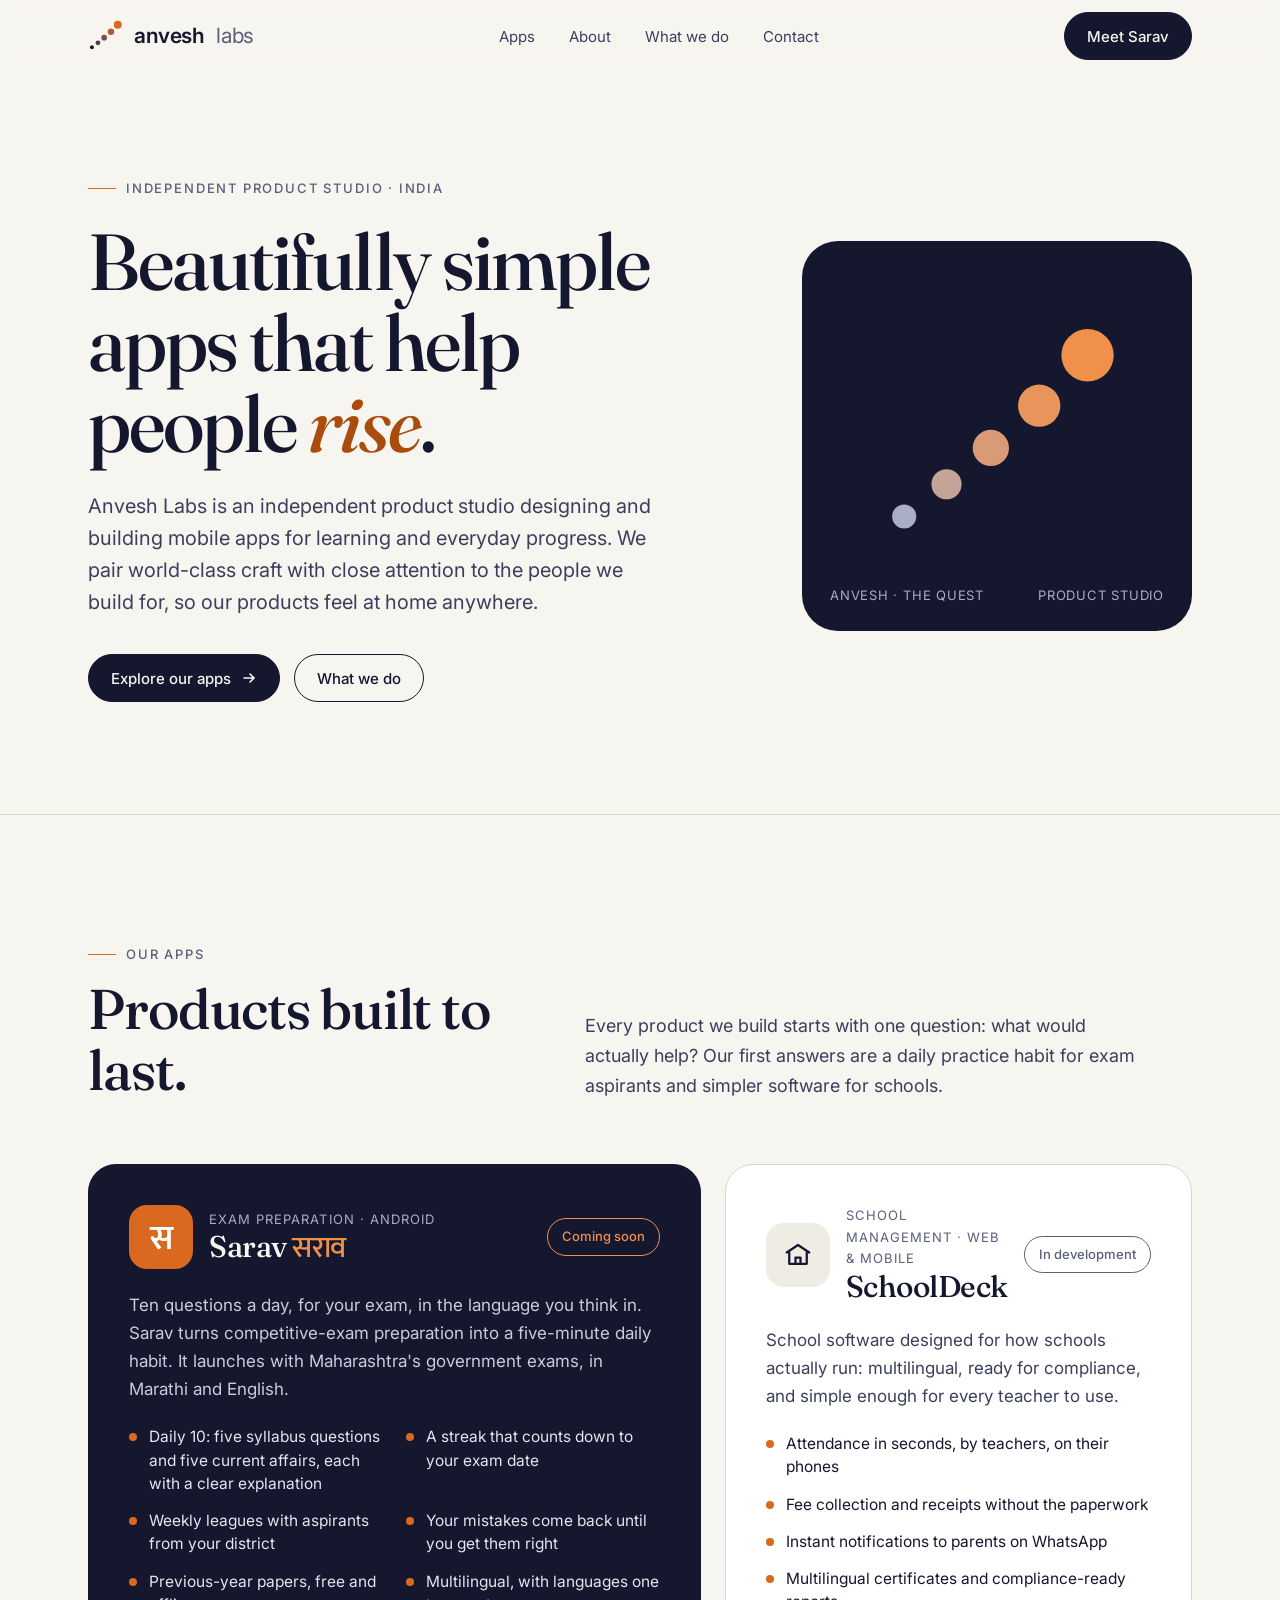
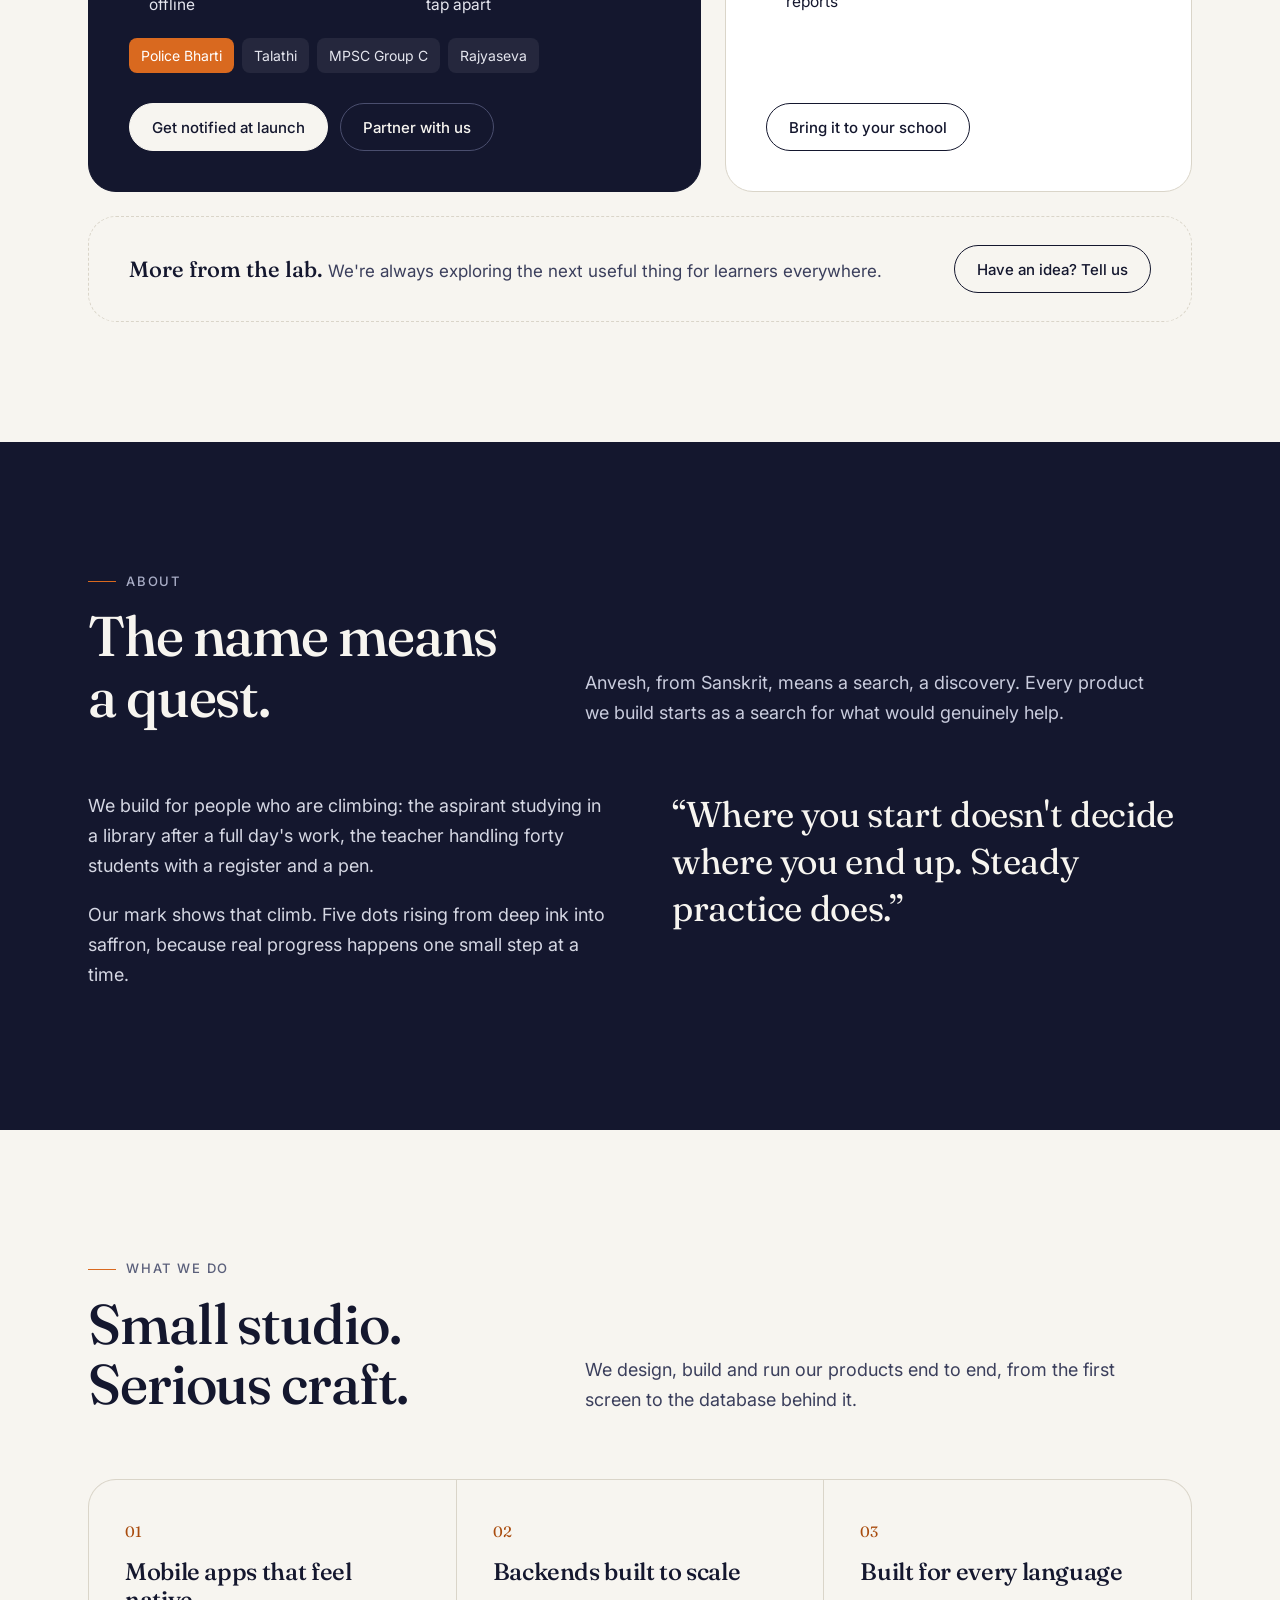
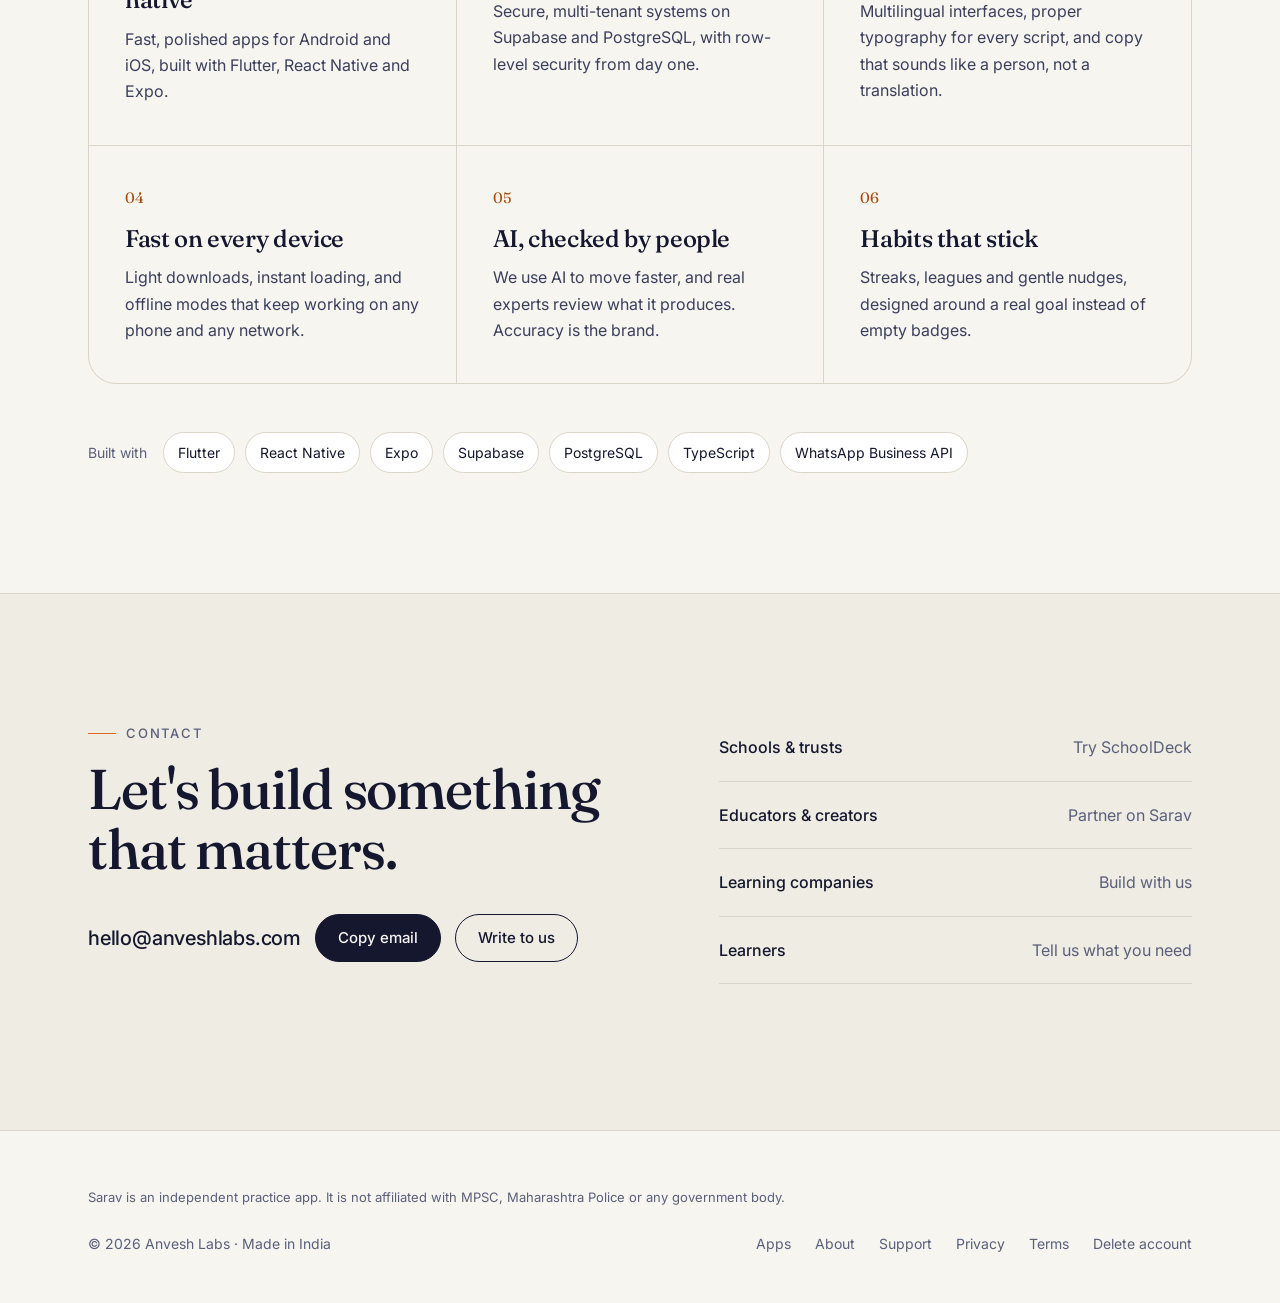
==== commit 0a683ebd: "Reposition the site as a modern, global product studio Drops the Marathi-first and Maharashtra-first" ====
--- a/index.html
+++ b/index.html
@@ -3,9 +3,9 @@
 <head>
 <meta charset="utf-8">
 <meta name="viewport" content="width=device-width, initial-scale=1">
-<title>Anvesh Labs — Marathi-first mobile apps from Maharashtra</title>
-<meta name="description" content="Anvesh Labs is an independent app studio from Maharashtra building Marathi-first mobile apps. Meet Sarav — daily exam practice for Police Bharti, Talathi and MPSC — and SchoolDeck, school management for Maharashtra schools.">
-<meta name="keywords" content="Anvesh Labs, Sarav app, Police Bharti app, MPSC Marathi app, Talathi Bharti practice, Marathi quiz app, school ERP Maharashtra, Marathi app developers">
+<title>Anvesh Labs — Independent studio crafting modern mobile apps</title>
+<meta name="description" content="Anvesh Labs is an independent product studio building modern, multilingual mobile apps for learning. Meet Sarav, daily exam practice in your own language, and SchoolDeck, simple school management.">
+<meta name="keywords" content="Anvesh Labs, mobile app studio, edtech apps, learning apps, Sarav app, exam practice app, Police Bharti app, MPSC app, school management software">
 <meta name="author" content="Anvesh Labs">
 <meta name="robots" content="index, follow, max-image-preview:large">
 <link rel="canonical" href="https://anveshlabs.com/">
@@ -13,15 +13,15 @@
 
 <meta property="og:type" content="website">
 <meta property="og:site_name" content="Anvesh Labs">
-<meta property="og:title" content="Anvesh Labs — Marathi-first mobile apps from Maharashtra">
-<meta property="og:description" content="An independent studio building apps that help people learn, prepare and grow. Starting with Sarav: daily exam practice in Marathi.">
+<meta property="og:title" content="Anvesh Labs — Independent studio crafting modern mobile apps">
+<meta property="og:description" content="An independent product studio building beautifully simple apps that help people learn, prepare and grow.">
 <meta property="og:url" content="https://anveshlabs.com/">
 <meta property="og:image" content="https://anveshlabs.com/og-image.png">
 <meta property="og:locale" content="en_IN">
 <meta property="og:locale:alternate" content="mr_IN">
 <meta name="twitter:card" content="summary_large_image">
-<meta name="twitter:title" content="Anvesh Labs — Marathi-first mobile apps">
-<meta name="twitter:description" content="Daily exam practice in Marathi, school software for Maharashtra, and more from an independent studio.">
+<meta name="twitter:title" content="Anvesh Labs — Modern mobile apps for learning">
+<meta name="twitter:description" content="Daily exam practice, simple school software and more from an independent product studio.">
 <meta name="twitter:image" content="https://anveshlabs.com/og-image.png">
 
 <link rel="icon" type="image/svg+xml" href="data:image/svg+xml,%3Csvg xmlns='http://www.w3.org/2000/svg' viewBox='0 0 120 120'%3E%3Crect width='120' height='120' rx='28' fill='%2314172E'/%3E%3Ccircle cx='24' cy='96' r='7' fill='%23A9ADC6'/%3E%3Ccircle cx='42' cy='82' r='8.5' fill='%23C3A496'/%3E%3Ccircle cx='60' cy='66' r='10' fill='%23D99B75'/%3E%3Ccircle cx='80' cy='47' r='11.5' fill='%23E8955C'/%3E%3Ccircle cx='99' cy='25' r='13' fill='%23F0904A'/%3E%3C/svg%3E">
@@ -42,8 +42,7 @@
       "url": "https://anveshlabs.com/",
       "logo": "https://anveshlabs.com/logo.png",
       "email": "hello@anveshlabs.com",
-      "description": "Independent app studio from Maharashtra building Marathi-first mobile apps for learning and education.",
-      "areaServed": {"@type": "State", "name": "Maharashtra"},
+      "description": "Independent product studio building modern, multilingual mobile apps for learning and education.",
       "knowsLanguage": ["mr", "en", "hi"]
     },
     {
@@ -263,9 +262,9 @@
   <section class="hero" aria-labelledby="hero-title">
     <div class="wrap hero-grid">
       <div class="reveal">
-        <div class="eyebrow"><i></i>Independent app studio · Maharashtra</div>
-        <h1 id="hero-title">Apps that help people <em>rise</em>, built in Marathi first.</h1>
-        <p class="lede">Anvesh Labs is a small, independent studio building mobile apps for learning and education. We make products for the people big platforms overlook: built for their language, their exams and their phones.</p>
+        <div class="eyebrow"><i></i>Independent product studio · India</div>
+        <h1 id="hero-title">Beautifully simple apps that help people <em>rise</em>.</h1>
+        <p class="lede">Anvesh Labs is an independent product studio designing and building mobile apps for learning and everyday progress. We pair world-class craft with close attention to the people we build for, so our products feel at home anywhere.</p>
         <div class="cta">
           <a class="btn btn-dark" href="#apps">Explore our apps
             <svg width="16" height="16" viewBox="0 0 16 16" fill="none" stroke="currentColor" stroke-width="1.6" stroke-linecap="round" aria-hidden="true"><path d="M3 8h10M9 4l4 4-4 4"/></svg>
@@ -277,7 +276,7 @@
         <svg viewBox="0 0 120 120" aria-hidden="true">
           <circle cx="14" cy="100" r="6" fill="#A9ADC6"/><circle cx="35" cy="84" r="7.5" fill="#C3A496"/><circle cx="57" cy="66" r="9" fill="#D99B75"/><circle cx="81" cy="45" r="10.5" fill="#E8955C"/><circle cx="105" cy="20" r="13" fill="#F0904A"/>
         </svg>
-        <div class="caption"><span>ANVESH · THE QUEST</span><span lang="mr">अन्वेष</span></div>
+        <div class="caption"><span>ANVESH · THE QUEST</span><span>PRODUCT STUDIO</span></div>
       </div>
     </div>
   </section>
@@ -288,9 +287,9 @@
       <div class="sec-head reveal">
         <div>
           <div class="eyebrow"><i></i>Our apps</div>
-          <h2 id="apps-title">Made for Maharashtra.</h2>
-        </div>
-        <p>Every product we build starts with one question: what would actually help here? Our answers so far are a daily practice habit for exam aspirants and simpler software for schools.</p>
+          <h2 id="apps-title">Products built to last.</h2>
+        </div>
+        <p>Every product we build starts with one question: what would actually help? Our first answers are a daily practice habit for exam aspirants and simpler software for schools.</p>
       </div>
 
       <div class="apps">
@@ -305,14 +304,14 @@
             </div>
             <span class="pill">Coming soon</span>
           </div>
-          <p>Ten questions a day, in Marathi, for your exam. Sarav turns preparation for Maharashtra's government exams into a five-minute daily habit that fits a bus ride.</p>
+          <p>Ten questions a day, for your exam, in the language you think in. Sarav turns competitive-exam preparation into a five-minute daily habit. It launches with Maharashtra's government exams, in Marathi and English.</p>
           <ul class="feat">
-            <li>Daily 10: five syllabus questions and five current affairs, each explained in Marathi</li>
+            <li>Daily 10: five syllabus questions and five current affairs, each with a clear explanation</li>
             <li>A streak that counts down to your exam date</li>
             <li>Weekly leagues with aspirants from your district</li>
             <li>Your mistakes come back until you get them right</li>
             <li>Previous-year papers, free and offline</li>
-            <li>Marathi and English, one tap apart</li>
+            <li>Multilingual, with languages one tap apart</li>
           </ul>
           <div class="tracks" aria-label="Exam tracks">
             <span class="on">Police Bharti</span><span>Talathi</span><span>MPSC Group C</span><span>Rajyaseva</span>
@@ -336,12 +335,12 @@
             </div>
             <span class="pill dim">In development</span>
           </div>
-          <p>School software designed for how schools in Maharashtra actually run: in Marathi, ready for state compliance, and simple enough for every teacher to use.</p>
+          <p>School software designed for how schools actually run: multilingual, ready for compliance, and simple enough for every teacher to use.</p>
           <ul class="feat" style="grid-template-columns:1fr">
             <li>Attendance in seconds, by teachers, on their phones</li>
             <li>Fee collection and receipts without the paperwork</li>
             <li>Instant notifications to parents on WhatsApp</li>
-            <li>Marathi certificates and state-portal ready data</li>
+            <li>Multilingual certificates and compliance-ready reports</li>
           </ul>
           <div class="actions">
             <a class="btn btn-ghost" href="mailto:hello@anveshlabs.com?subject=SchoolDeck%20for%20our%20school">Bring it to your school</a>
@@ -349,7 +348,7 @@
         </article>
 
         <div class="next reveal">
-          <div><b>More from the lab.</b> We're always exploring the next useful thing for learners in India.</div>
+          <div><b>More from the lab.</b> We're always exploring the next useful thing for learners everywhere.</div>
           <a class="btn btn-ghost" href="#contact">Have an idea? Tell us</a>
         </div>
       </div>
@@ -364,7 +363,7 @@
           <div class="eyebrow"><i></i>About</div>
           <h2 id="story-title">The name means a quest.</h2>
         </div>
-        <p><span lang="mr">अन्वेष</span> (anvesh) means a search, a discovery. Every product we build starts as a search for what would genuinely help.</p>
+        <p>Anvesh, from Sanskrit, means a search, a discovery. Every product we build starts as a search for what would genuinely help.</p>
       </div>
 
       <div class="story-body">
@@ -372,9 +371,7 @@
           <p>We build for people who are climbing: the aspirant studying in a library after a full day's work, the teacher handling forty students with a register and a pen.</p>
           <p>Our mark shows that climb. Five dots rising from deep ink into saffron, because real progress happens one small step at a time.</p>
         </div>
-        <blockquote class="reveal">“Where you start doesn't decide where you end up. Steady practice does.”
-          <span lang="mr">सुरुवात कुठून झाली यापेक्षा, रोजचा सराव महत्त्वाचा.</span>
-        </blockquote>
+        <blockquote class="reveal">“Where you start doesn't decide where you end up. Steady practice does.”</blockquote>
       </div>
     </div>
   </section>
@@ -403,13 +400,13 @@
         </article>
         <article>
           <div class="num">03</div>
-          <h3>Marathi-first design</h3>
-          <p>Devanagari typography, bilingual interfaces and copy that sounds like a person, not a translation.</p>
+          <h3>Built for every language</h3>
+          <p>Multilingual interfaces, proper typography for every script, and copy that sounds like a person, not a translation.</p>
         </article>
         <article>
           <div class="num">04</div>
-          <h3>Made for budget phones</h3>
-          <p>Light downloads, quick loading, and offline modes that keep working on patchy networks.</p>
+          <h3>Fast on every device</h3>
+          <p>Light downloads, instant loading, and offline modes that keep working on any phone and any network.</p>
         </article>
         <article>
           <div class="num">05</div>
@@ -434,7 +431,7 @@
     <div class="wrap contact-grid">
       <div class="reveal">
         <div class="eyebrow"><i></i>Contact</div>
-        <h2 id="contact-title">Let's build something that matters here.</h2>
+        <h2 id="contact-title">Let's build something that matters.</h2>
         <div class="mail">
           <code id="email">hello@anveshlabs.com</code>
           <button class="btn btn-dark" id="copyBtn" type="button">Copy email</button>
@@ -444,9 +441,9 @@
       </div>
       <ul class="who reveal" aria-label="Who we'd love to hear from">
         <li><b>Schools &amp; trusts</b><span>Try SchoolDeck</span></li>
-        <li><b>Educators &amp; YouTube creators</b><span>Partner on Sarav</span></li>
-        <li><b>Coaching institutes &amp; libraries</b><span>Bring Sarav to your students</span></li>
-        <li><b>Aspirants</b><span>Tell us what you need</span></li>
+        <li><b>Educators &amp; creators</b><span>Partner on Sarav</span></li>
+        <li><b>Learning companies</b><span>Build with us</span></li>
+        <li><b>Learners</b><span>Tell us what you need</span></li>
       </ul>
     </div>
   </section>
@@ -455,7 +452,7 @@
 <footer>
   <p class="wrap" style="color:var(--muted);font-size:13px;margin:0 auto 24px">Sarav is an independent practice app. It is not affiliated with MPSC, Maharashtra Police or any government body.</p>
   <div class="wrap foot">
-    <div>© <span id="yr">2026</span> Anvesh Labs · Made in Maharashtra · <span lang="mr">अन्वेष लॅब्स</span></div>
+    <div>© <span id="yr">2026</span> Anvesh Labs · Made in India</div>
     <ul>
       <li><a href="#apps">Apps</a></li>
       <li><a href="#story">About</a></li>
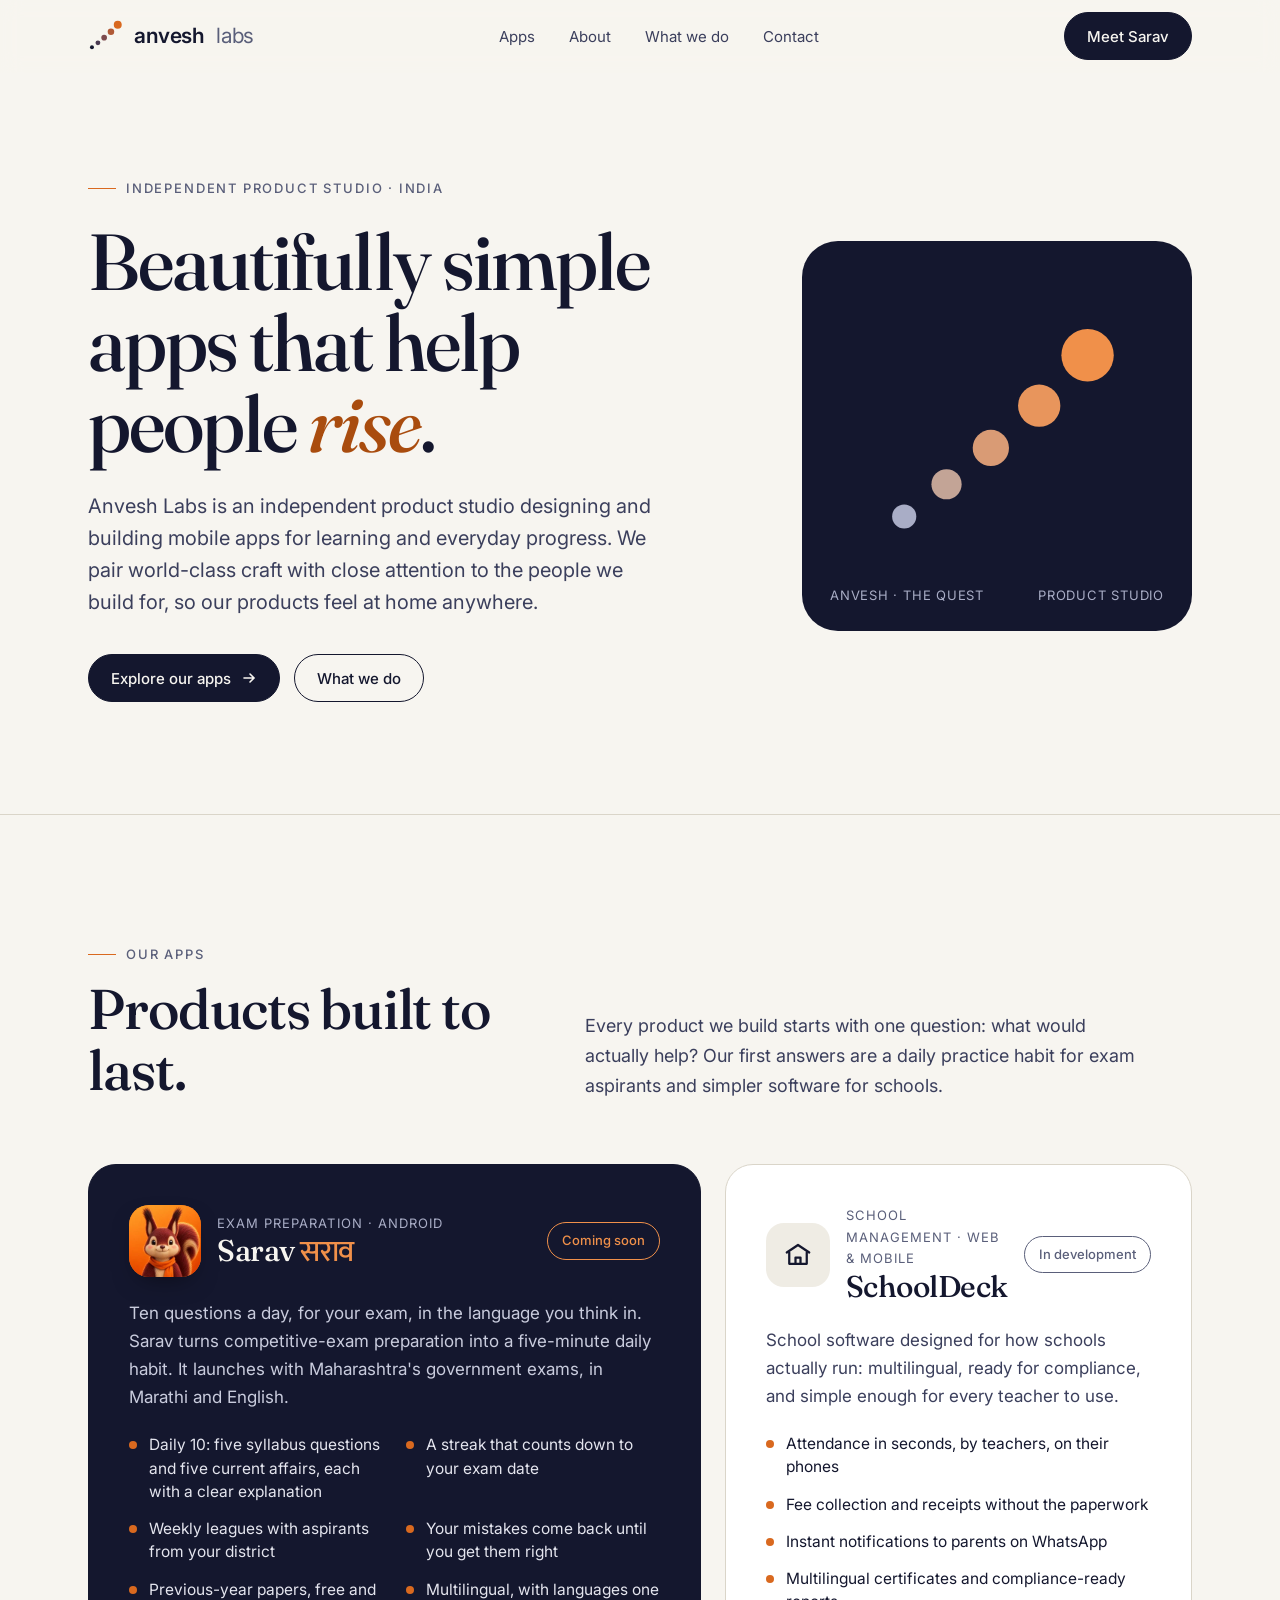
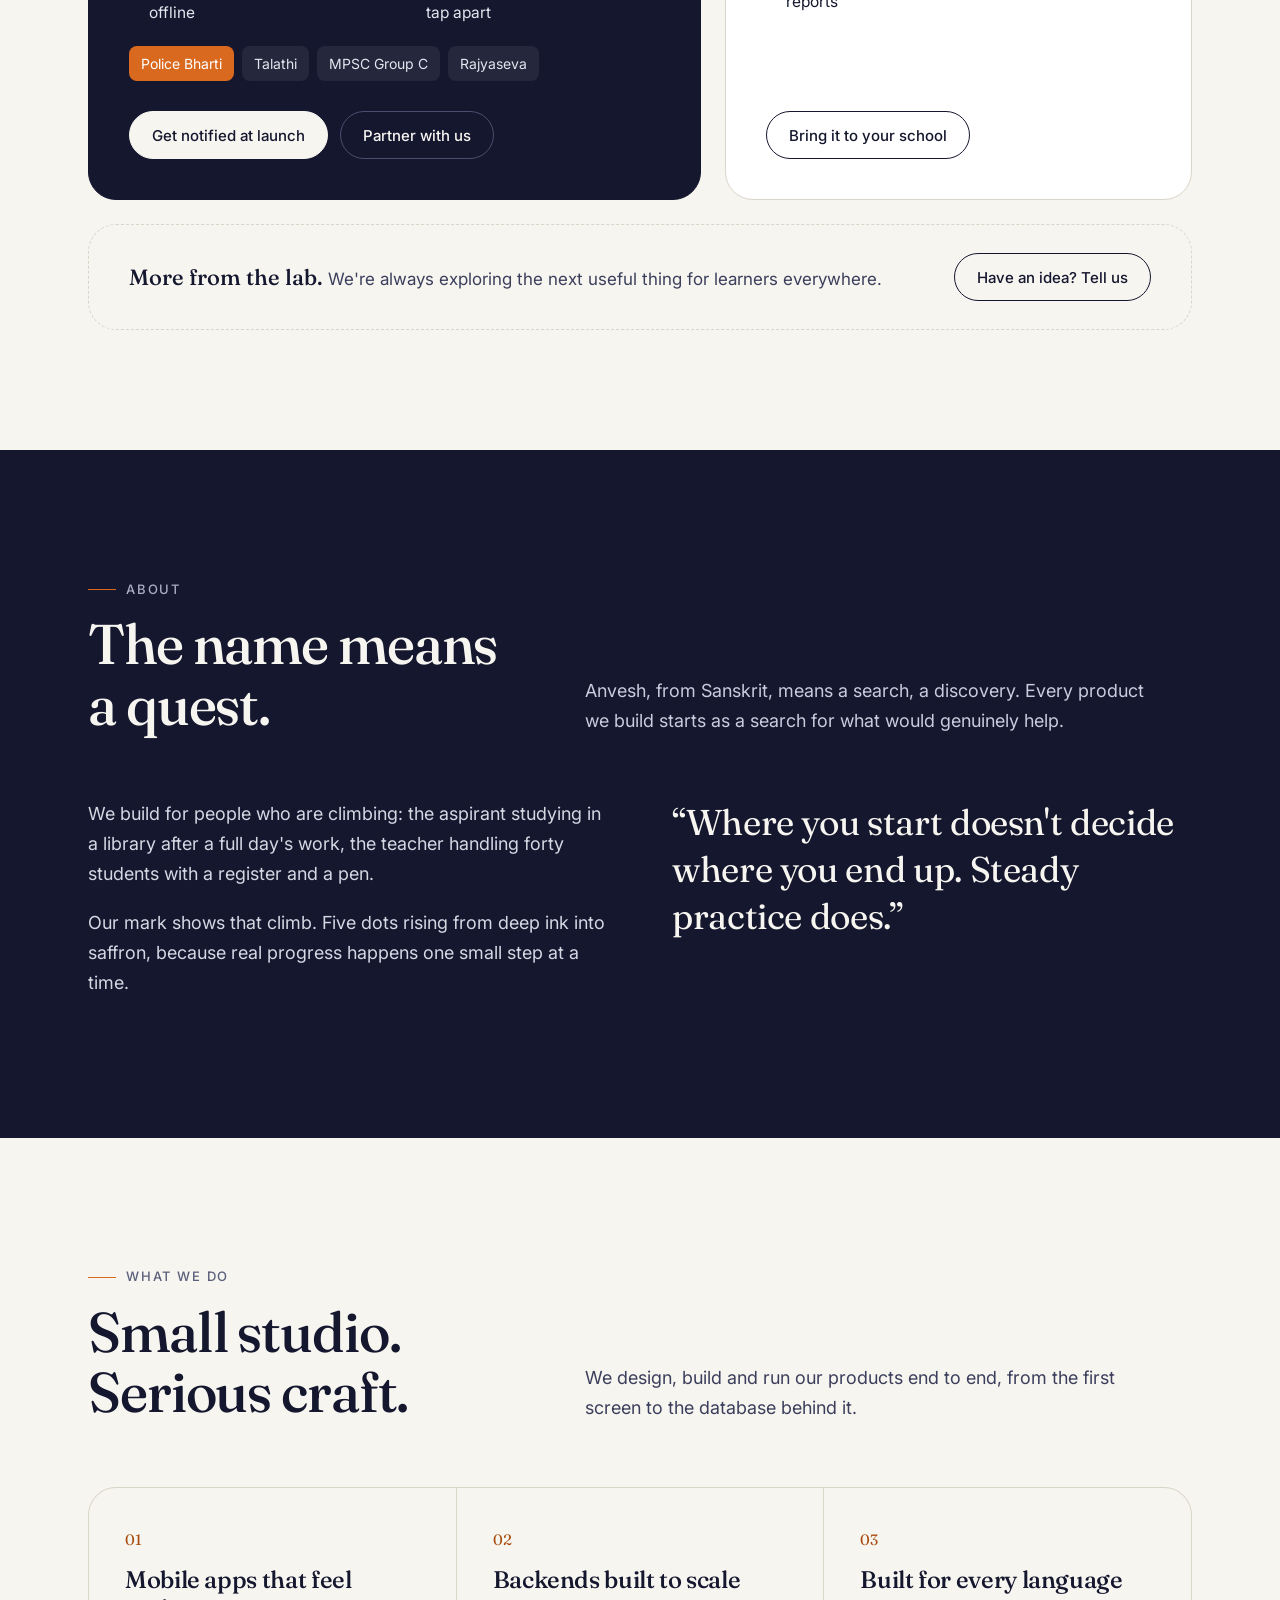
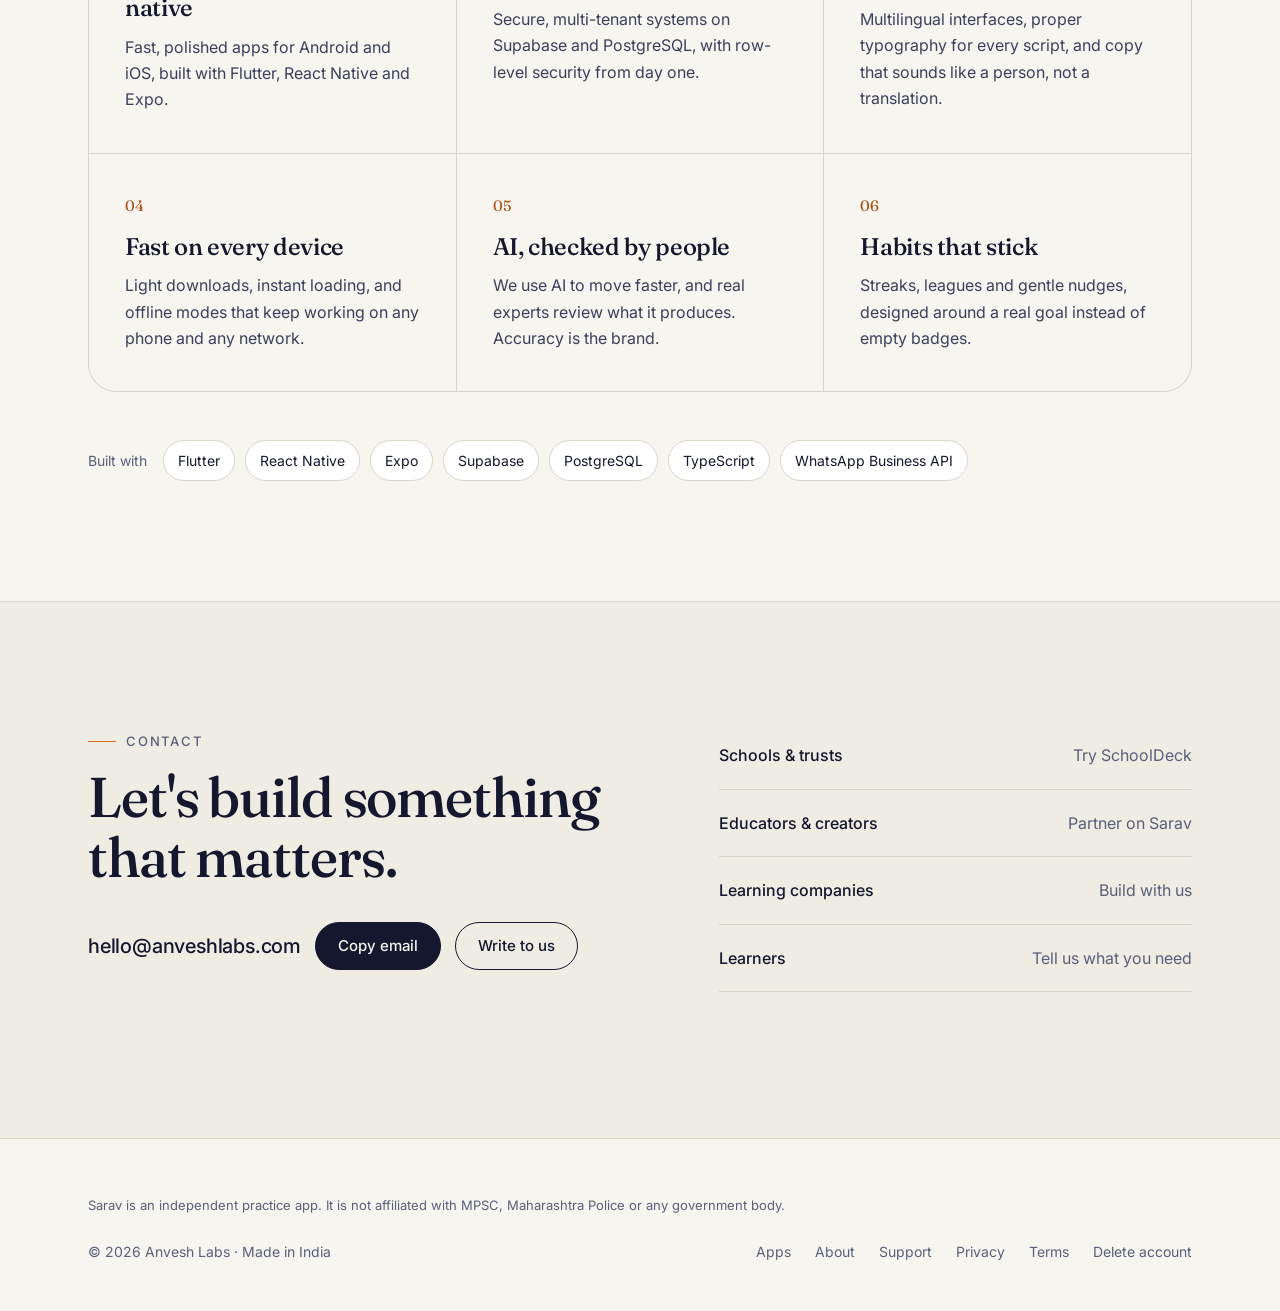
==== commit 418b604b: "Use the Sarav app icon on the home page Adds the squirrel icon (192px WebP for the page, 512px PNG f" ====
--- a/index.html
+++ b/index.html
@@ -60,6 +60,7 @@
       "operatingSystem": "Android",
       "applicationCategory": "EducationalApplication",
       "inLanguage": ["mr", "en"],
+      "image": "https://anveshlabs.com/assets/sarav-icon.png",
       "description": "Daily 10-question practice in Marathi for Maharashtra Police Bharti, Talathi and MPSC exams, with streaks, district leagues and mistake review.",
       "publisher": {"@id": "https://anveshlabs.com/#org"},
       "offers": {"@type": "Offer", "price": "0", "priceCurrency": "INR"}
@@ -133,6 +134,7 @@
   .app-id{display:flex;align-items:center;gap:16px}
   .app-icon{width:64px;height:64px;border-radius:18px;display:flex;align-items:center;justify-content:center;flex:none}
   .flag .app-icon{background:var(--saffron)}
+  .app-icon-img{width:72px;height:72px;background:none;border-radius:20px;box-shadow:0 10px 24px -10px rgba(0,0,0,.5)}
   .app-icon.light{background:var(--paper)}
   .app-icon span{font:600 34px/1 var(--mr);color:#fff;margin-top:4px}
   .app-icon.light span{color:var(--ink)}
@@ -296,7 +298,7 @@
         <article class="app flag reveal" id="sarav" aria-labelledby="sarav-title">
           <div class="app-top">
             <div class="app-id">
-              <div class="app-icon" aria-hidden="true"><span lang="mr">स</span></div>
+              <img class="app-icon app-icon-img" src="assets/sarav-icon.webp" width="64" height="64" alt="Sarav app icon" decoding="async">
               <div>
                 <small>Exam preparation · Android</small>
                 <h3 id="sarav-title">Sarav <span lang="mr" style="color:var(--saffron-soft)">सराव</span></h3>
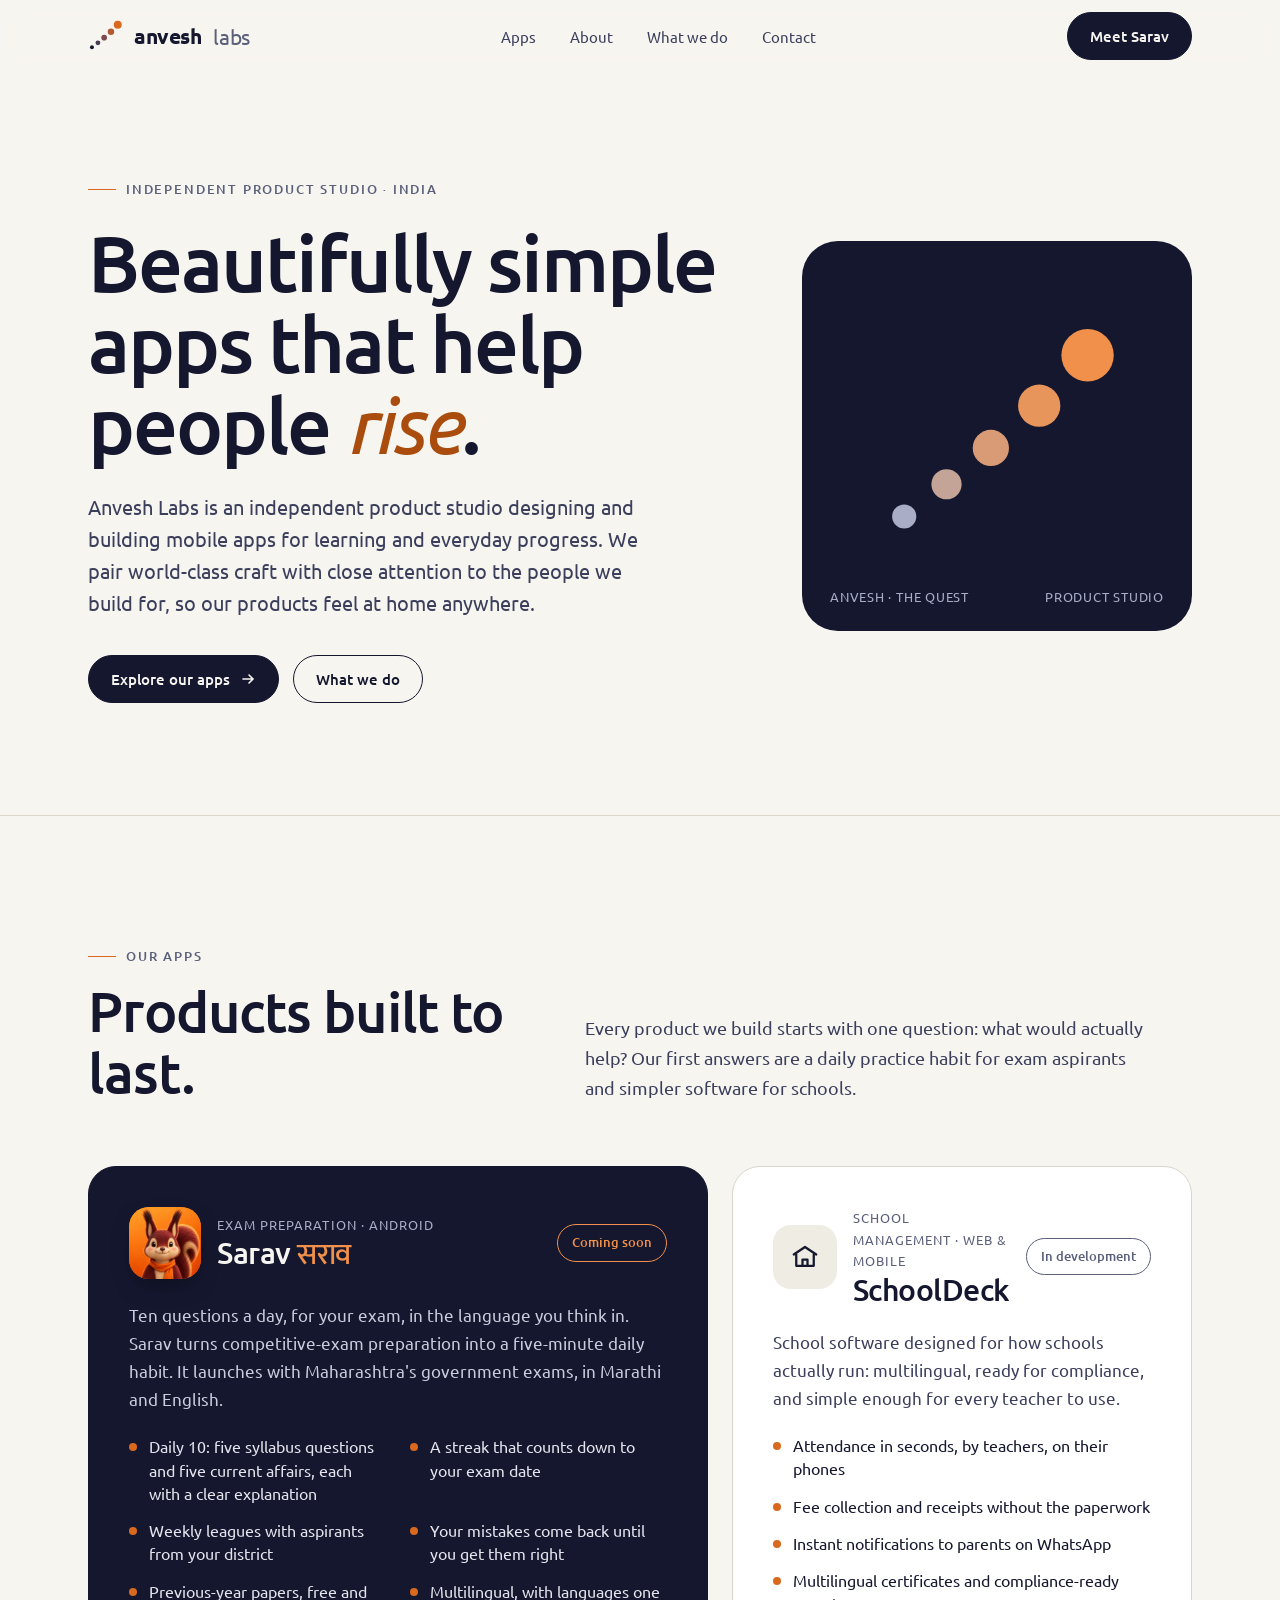
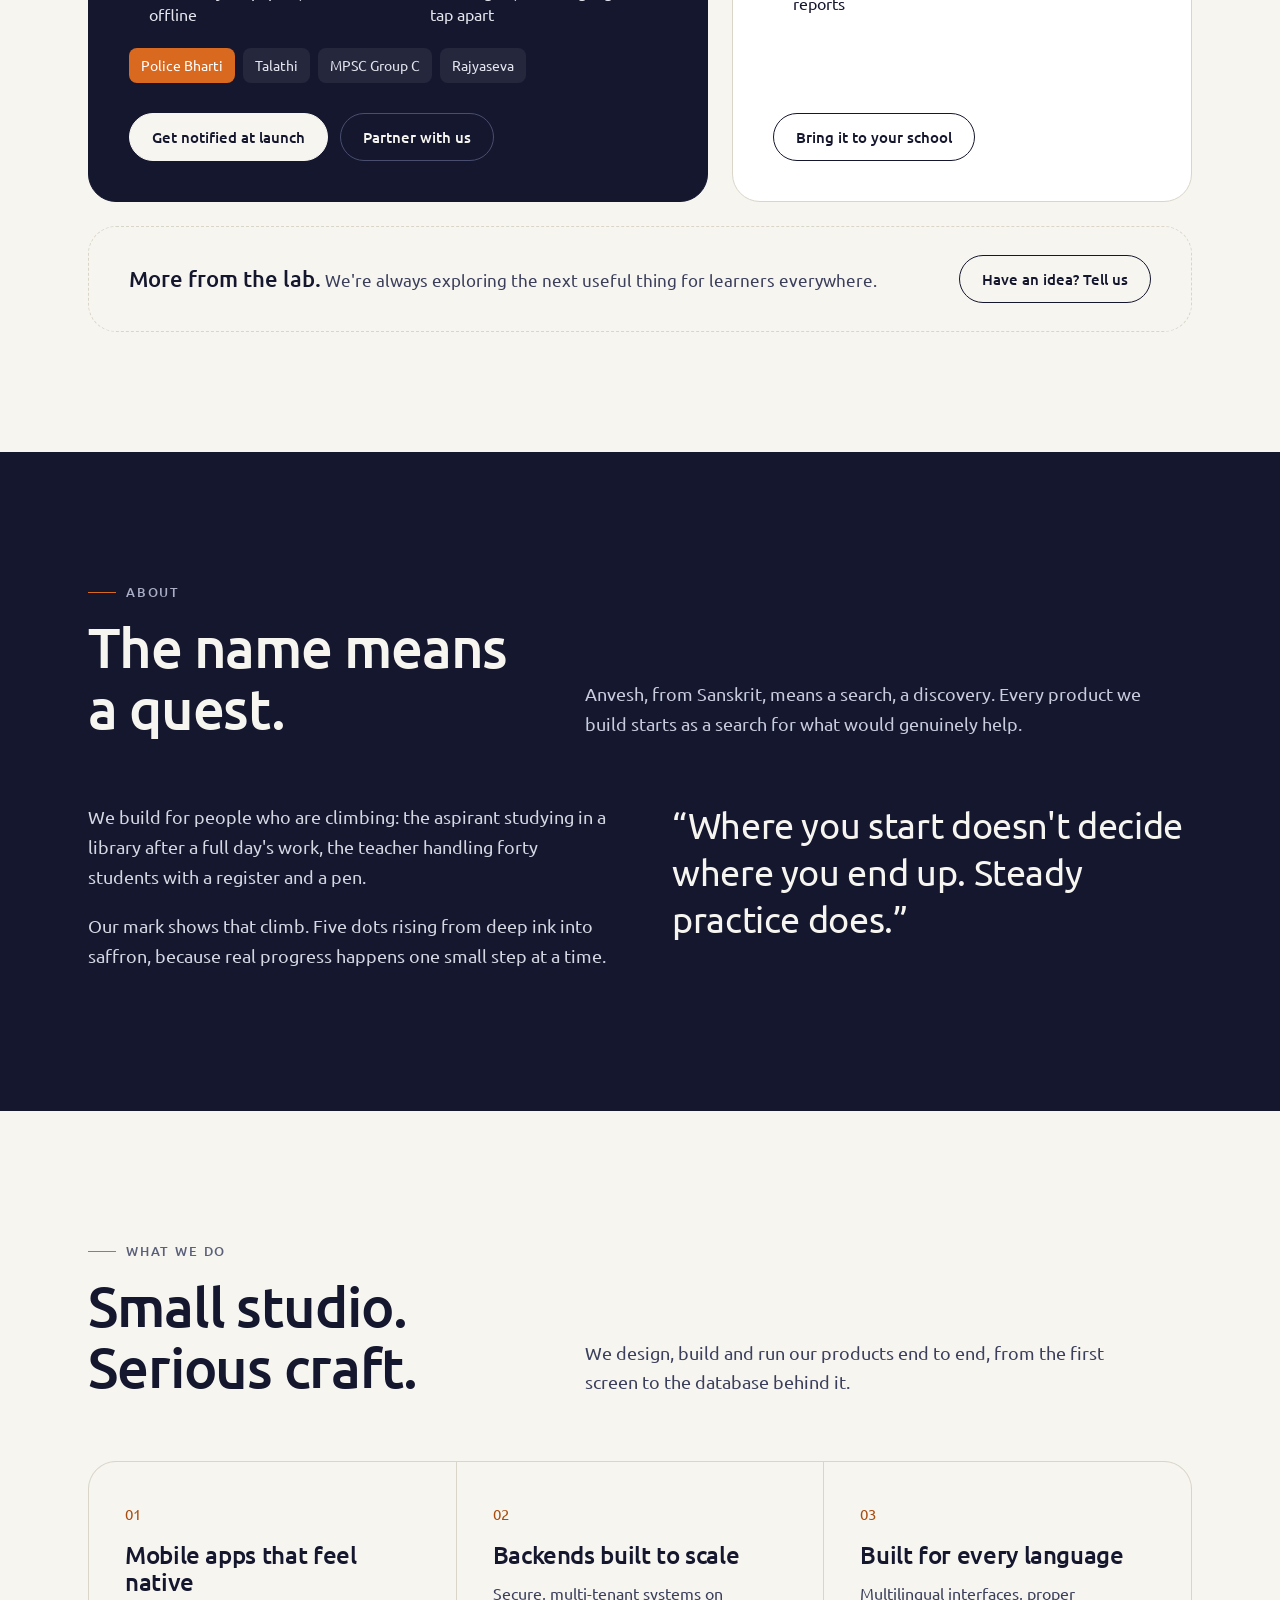
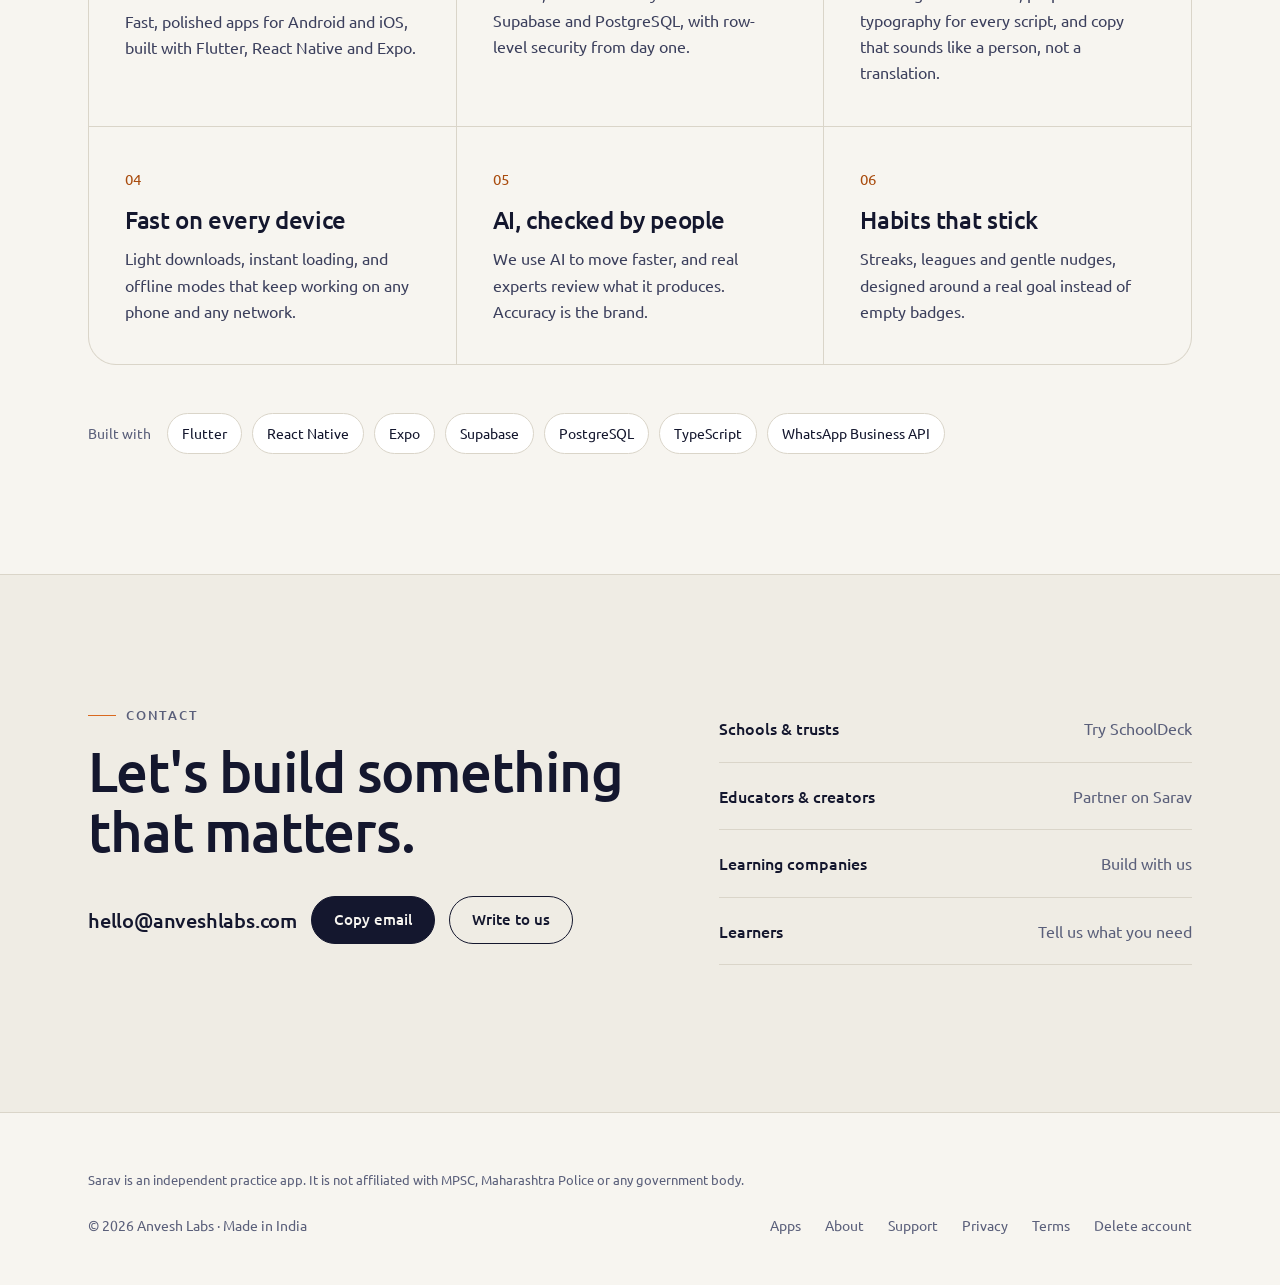
==== commit c63bee3b: "Switch site font to Ubuntu Ubuntu for headings and body on every page; Mukta stays for Marathi text " ====
--- a/index.html
+++ b/index.html
@@ -28,7 +28,7 @@
 
 <link rel="preconnect" href="https://fonts.googleapis.com">
 <link rel="preconnect" href="https://fonts.gstatic.com" crossorigin>
-<link href="https://fonts.googleapis.com/css2?family=Fraunces:opsz,wght@9..144,400;9..144,500;9..144,600&family=Inter:wght@400;500;600&family=Mukta:wght@400;500;600&display=swap" rel="stylesheet">
+<link href="https://fonts.googleapis.com/css2?family=Ubuntu:ital,wght@0,300;0,400;0,500;0,700;1,300;1,400;1,500;1,700&family=Mukta:wght@400;500;600&display=swap" rel="stylesheet">
 
 <script type="application/ld+json">
 {
@@ -73,7 +73,7 @@
   :root{
     --ivory:#F7F5F0; --paper:#EFECE4; --ink:#14172E; --ink-2:#3B3F5C; --muted:#5A5F7A;
     --line:#DAD5C9; --saffron:#D9691F; --saffron-text:#A94C0E; --saffron-soft:#F0904A;
-    --serif:'Fraunces', Georgia, serif; --sans:'Inter', system-ui, sans-serif; --mr:'Mukta', 'Inter', sans-serif;
+    --serif:'Ubuntu', system-ui, sans-serif; --sans:'Ubuntu', system-ui, sans-serif; --mr:'Mukta', 'Ubuntu', sans-serif;
     --wrap:1160px;
   }
   *{box-sizing:border-box}
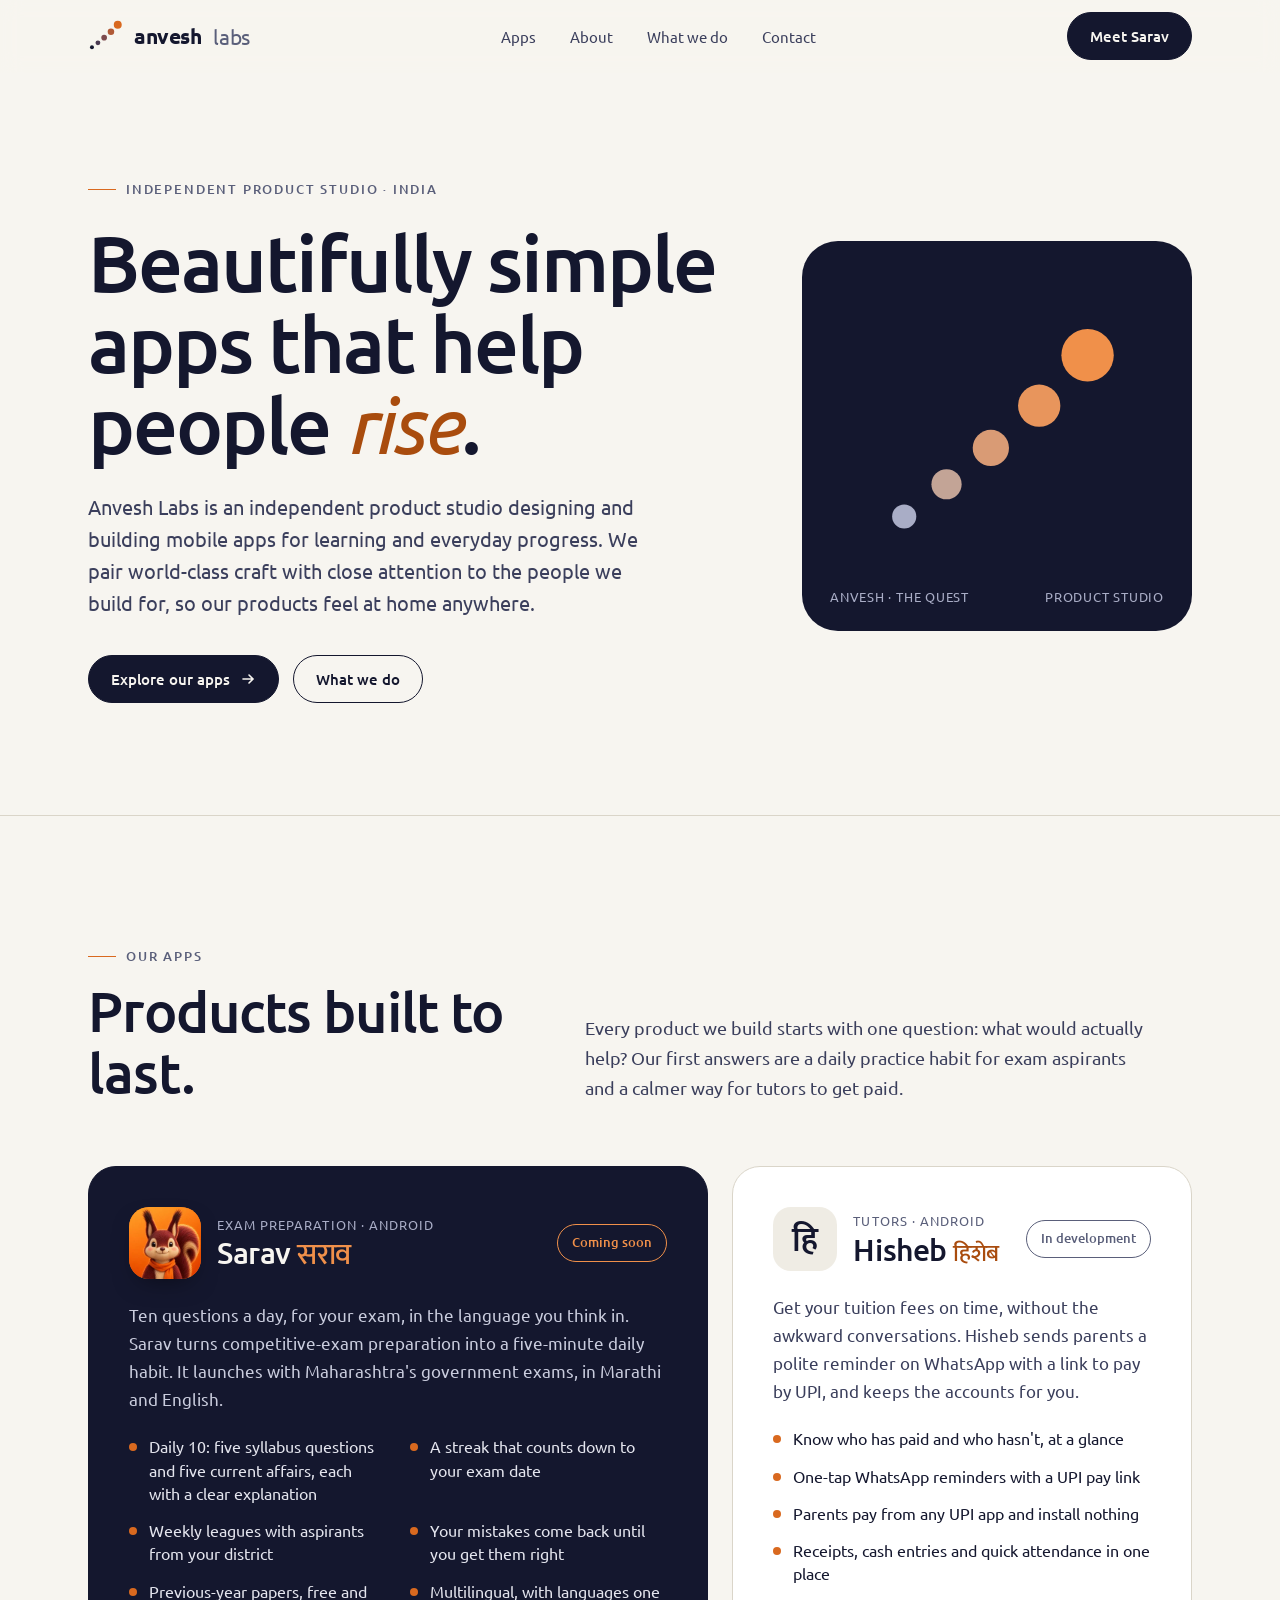
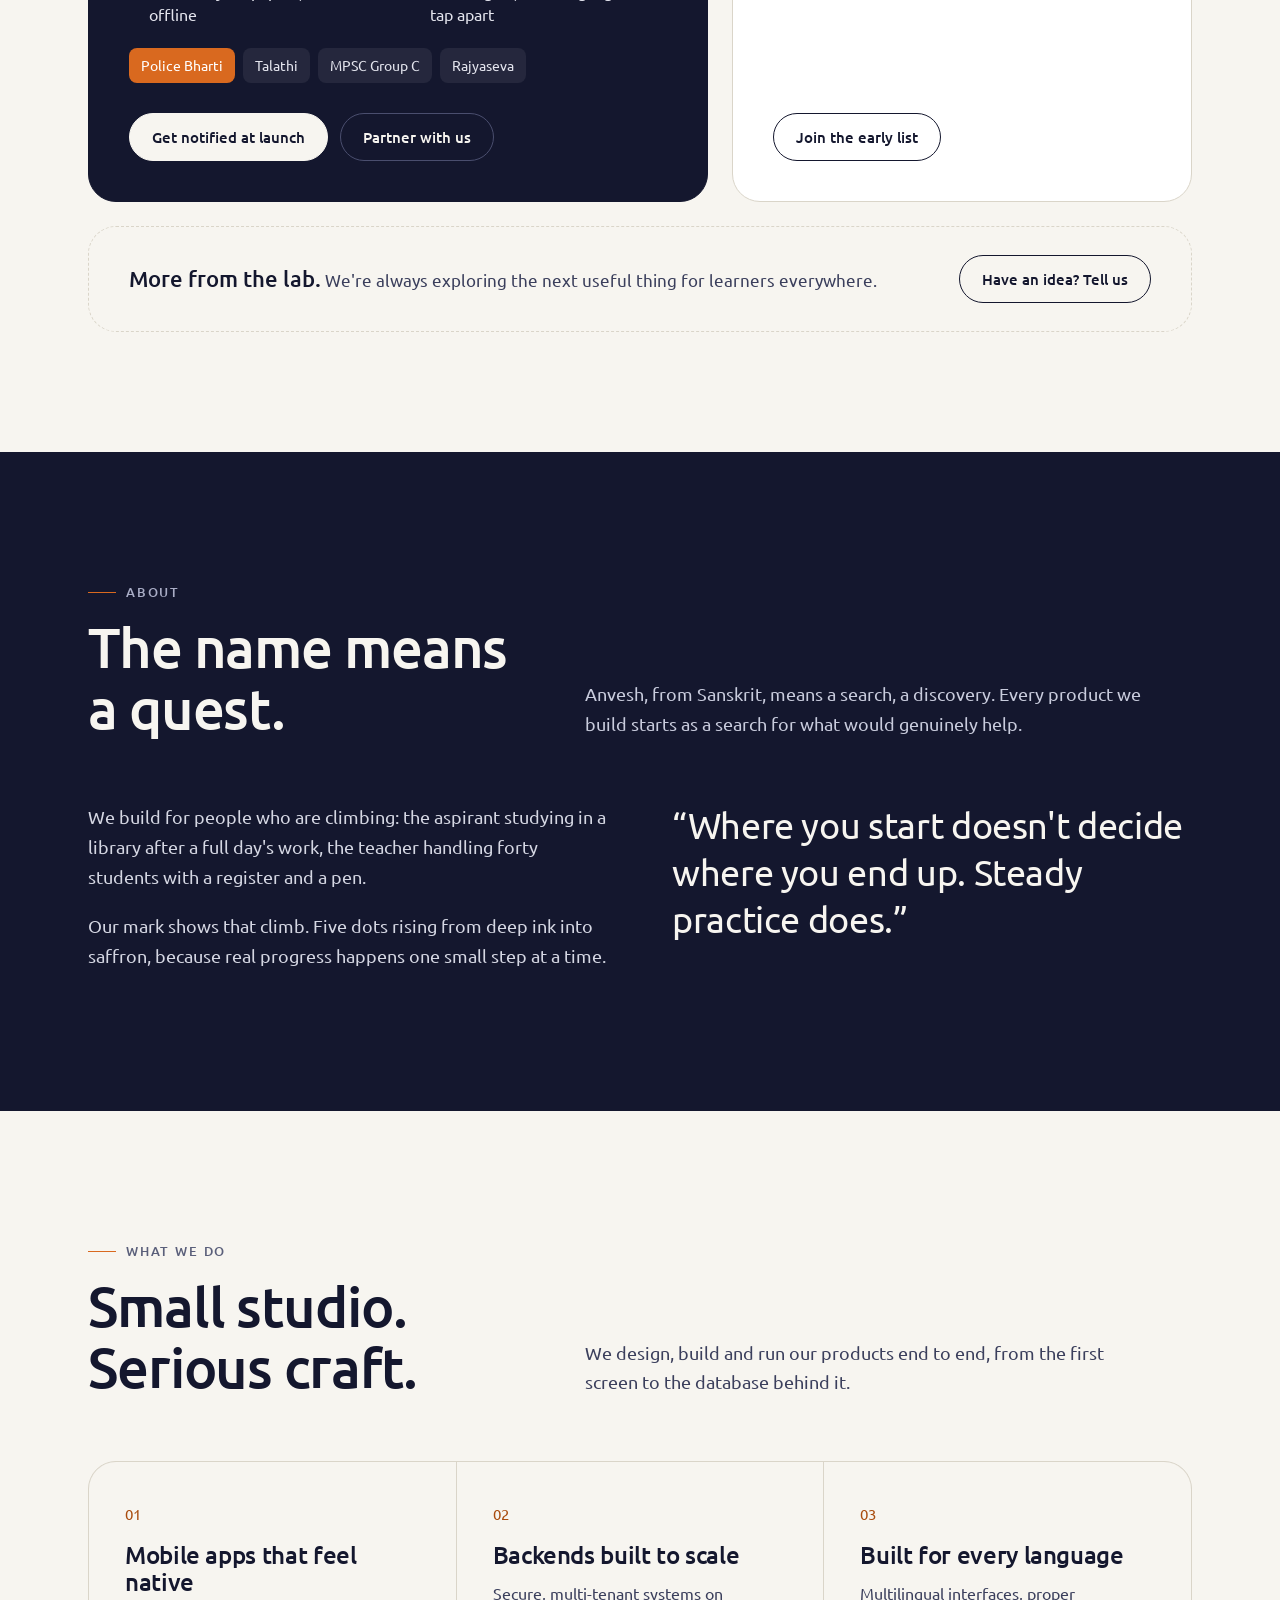
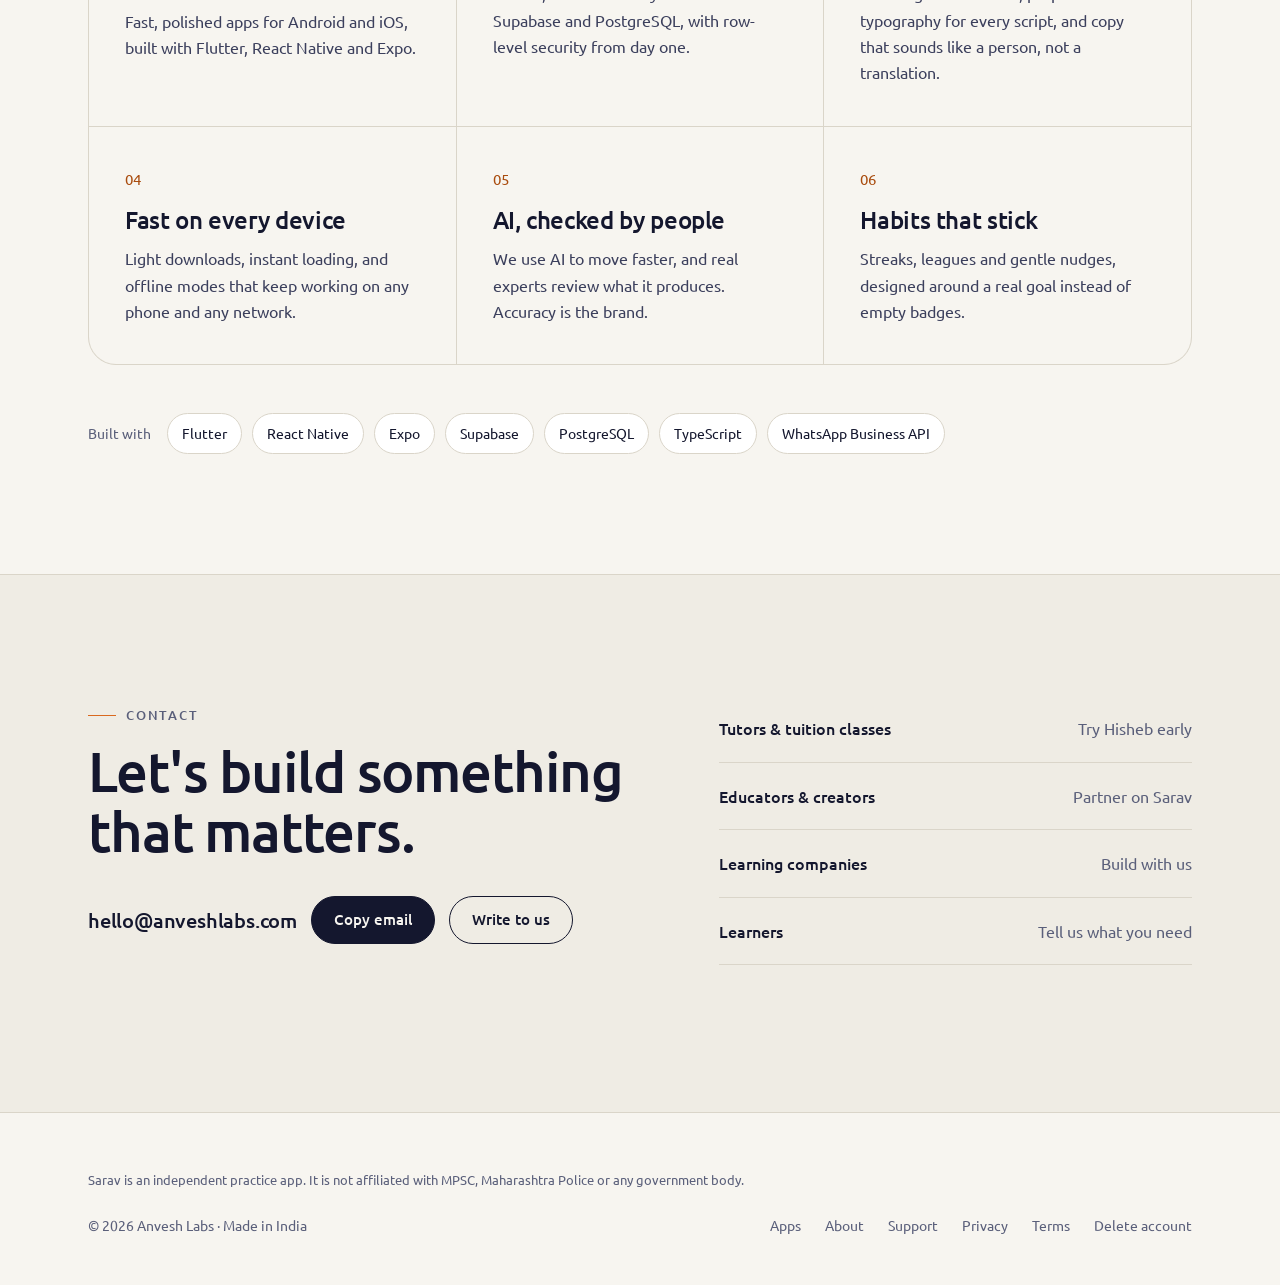
==== commit fc78c281: "Replace SchoolDeck with Hisheb, the tuition fee app Swap the SchoolDeck card for Hisheb (हिशेब), fee" ====
--- a/index.html
+++ b/index.html
@@ -4,8 +4,8 @@
 <meta charset="utf-8">
 <meta name="viewport" content="width=device-width, initial-scale=1">
 <title>Anvesh Labs — Independent studio crafting modern mobile apps</title>
-<meta name="description" content="Anvesh Labs is an independent product studio building modern, multilingual mobile apps for learning. Meet Sarav, daily exam practice in your own language, and SchoolDeck, simple school management.">
-<meta name="keywords" content="Anvesh Labs, mobile app studio, edtech apps, learning apps, Sarav app, exam practice app, Police Bharti app, MPSC app, school management software">
+<meta name="description" content="Anvesh Labs is an independent product studio building modern, multilingual mobile apps for learning. Meet Sarav, daily exam practice in your own language, and Hisheb, fee collection made simple for tutors.">
+<meta name="keywords" content="Anvesh Labs, mobile app studio, edtech apps, learning apps, Sarav app, exam practice app, Police Bharti app, MPSC app, tuition fee app, tutor app, Hisheb app">
 <meta name="author" content="Anvesh Labs">
 <meta name="robots" content="index, follow, max-image-preview:large">
 <link rel="canonical" href="https://anveshlabs.com/">
@@ -21,7 +21,7 @@
 <meta property="og:locale:alternate" content="mr_IN">
 <meta name="twitter:card" content="summary_large_image">
 <meta name="twitter:title" content="Anvesh Labs — Modern mobile apps for learning">
-<meta name="twitter:description" content="Daily exam practice, simple school software and more from an independent product studio.">
+<meta name="twitter:description" content="Daily exam practice, effortless fee collection for tutors and more from an independent product studio.">
 <meta name="twitter:image" content="https://anveshlabs.com/og-image.png">
 
 <link rel="icon" type="image/svg+xml" href="data:image/svg+xml,%3Csvg xmlns='http://www.w3.org/2000/svg' viewBox='0 0 120 120'%3E%3Crect width='120' height='120' rx='28' fill='%2314172E'/%3E%3Ccircle cx='24' cy='96' r='7' fill='%23A9ADC6'/%3E%3Ccircle cx='42' cy='82' r='8.5' fill='%23C3A496'/%3E%3Ccircle cx='60' cy='66' r='10' fill='%23D99B75'/%3E%3Ccircle cx='80' cy='47' r='11.5' fill='%23E8955C'/%3E%3Ccircle cx='99' cy='25' r='13' fill='%23F0904A'/%3E%3C/svg%3E">
@@ -64,6 +64,17 @@
       "description": "Daily 10-question practice in Marathi for Maharashtra Police Bharti, Talathi and MPSC exams, with streaks, district leagues and mistake review.",
       "publisher": {"@id": "https://anveshlabs.com/#org"},
       "offers": {"@type": "Offer", "price": "0", "priceCurrency": "INR"}
+    },
+    {
+      "@type": "MobileApplication",
+      "name": "Hisheb",
+      "alternateName": "हिशेब",
+      "operatingSystem": "Android",
+      "applicationCategory": "BusinessApplication",
+      "inLanguage": ["mr", "hi", "en"],
+      "description": "Fee collection for home tutors and tuition classes: WhatsApp reminders with a UPI pay link, receipts and attendance. Parents install nothing.",
+      "publisher": {"@id": "https://anveshlabs.com/#org"},
+      "offers": {"@type": "Offer", "price": "0", "priceCurrency": "INR"}
     }
   ]
 }
@@ -291,7 +302,7 @@
           <div class="eyebrow"><i></i>Our apps</div>
           <h2 id="apps-title">Products built to last.</h2>
         </div>
-        <p>Every product we build starts with one question: what would actually help? Our first answers are a daily practice habit for exam aspirants and simpler software for schools.</p>
+        <p>Every product we build starts with one question: what would actually help? Our first answers are a daily practice habit for exam aspirants and a calmer way for tutors to get paid.</p>
       </div>
 
       <div class="apps">
@@ -324,28 +335,26 @@
           </div>
         </article>
 
-        <article class="app reveal" aria-labelledby="sd-title">
+        <article class="app reveal" id="hisheb" aria-labelledby="hisheb-title">
           <div class="app-top">
             <div class="app-id">
-              <div class="app-icon light" aria-hidden="true">
-                <svg width="30" height="30" viewBox="0 0 24 24" fill="none" stroke="#14172E" stroke-width="1.8" stroke-linecap="round" stroke-linejoin="round"><path d="M3 10l9-6 9 6"/><path d="M5 10v9h14v-9"/><path d="M10 19v-5h4v5"/></svg>
-              </div>
+              <div class="app-icon light" aria-hidden="true"><span lang="mr">हि</span></div>
               <div>
-                <small>School management · Web &amp; mobile</small>
-                <h3 id="sd-title">SchoolDeck</h3>
+                <small>Tutors · Android</small>
+                <h3 id="hisheb-title" style="white-space:nowrap">Hisheb <span lang="mr" style="color:var(--saffron-text);font-size:.8em">हिशेब</span></h3>
               </div>
             </div>
             <span class="pill dim">In development</span>
           </div>
-          <p>School software designed for how schools actually run: multilingual, ready for compliance, and simple enough for every teacher to use.</p>
+          <p>Get your tuition fees on time, without the awkward conversations. Hisheb sends parents a polite reminder on WhatsApp with a link to pay by UPI, and keeps the accounts for you.</p>
           <ul class="feat" style="grid-template-columns:1fr">
-            <li>Attendance in seconds, by teachers, on their phones</li>
-            <li>Fee collection and receipts without the paperwork</li>
-            <li>Instant notifications to parents on WhatsApp</li>
-            <li>Multilingual certificates and compliance-ready reports</li>
+            <li>Know who has paid and who hasn't, at a glance</li>
+            <li>One-tap WhatsApp reminders with a UPI pay link</li>
+            <li>Parents pay from any UPI app and install nothing</li>
+            <li>Receipts, cash entries and quick attendance in one place</li>
           </ul>
           <div class="actions">
-            <a class="btn btn-ghost" href="mailto:hello@anveshlabs.com?subject=SchoolDeck%20for%20our%20school">Bring it to your school</a>
+            <a class="btn btn-ghost" href="mailto:hello@anveshlabs.com?subject=I%27d%20like%20to%20try%20Hisheb">Join the early list</a>
           </div>
         </article>
 
@@ -442,7 +451,7 @@
         <p class="copied" id="copied" aria-live="polite"></p>
       </div>
       <ul class="who reveal" aria-label="Who we'd love to hear from">
-        <li><b>Schools &amp; trusts</b><span>Try SchoolDeck</span></li>
+        <li><b>Tutors &amp; tuition classes</b><span>Try Hisheb early</span></li>
         <li><b>Educators &amp; creators</b><span>Partner on Sarav</span></li>
         <li><b>Learning companies</b><span>Build with us</span></li>
         <li><b>Learners</b><span>Tell us what you need</span></li>
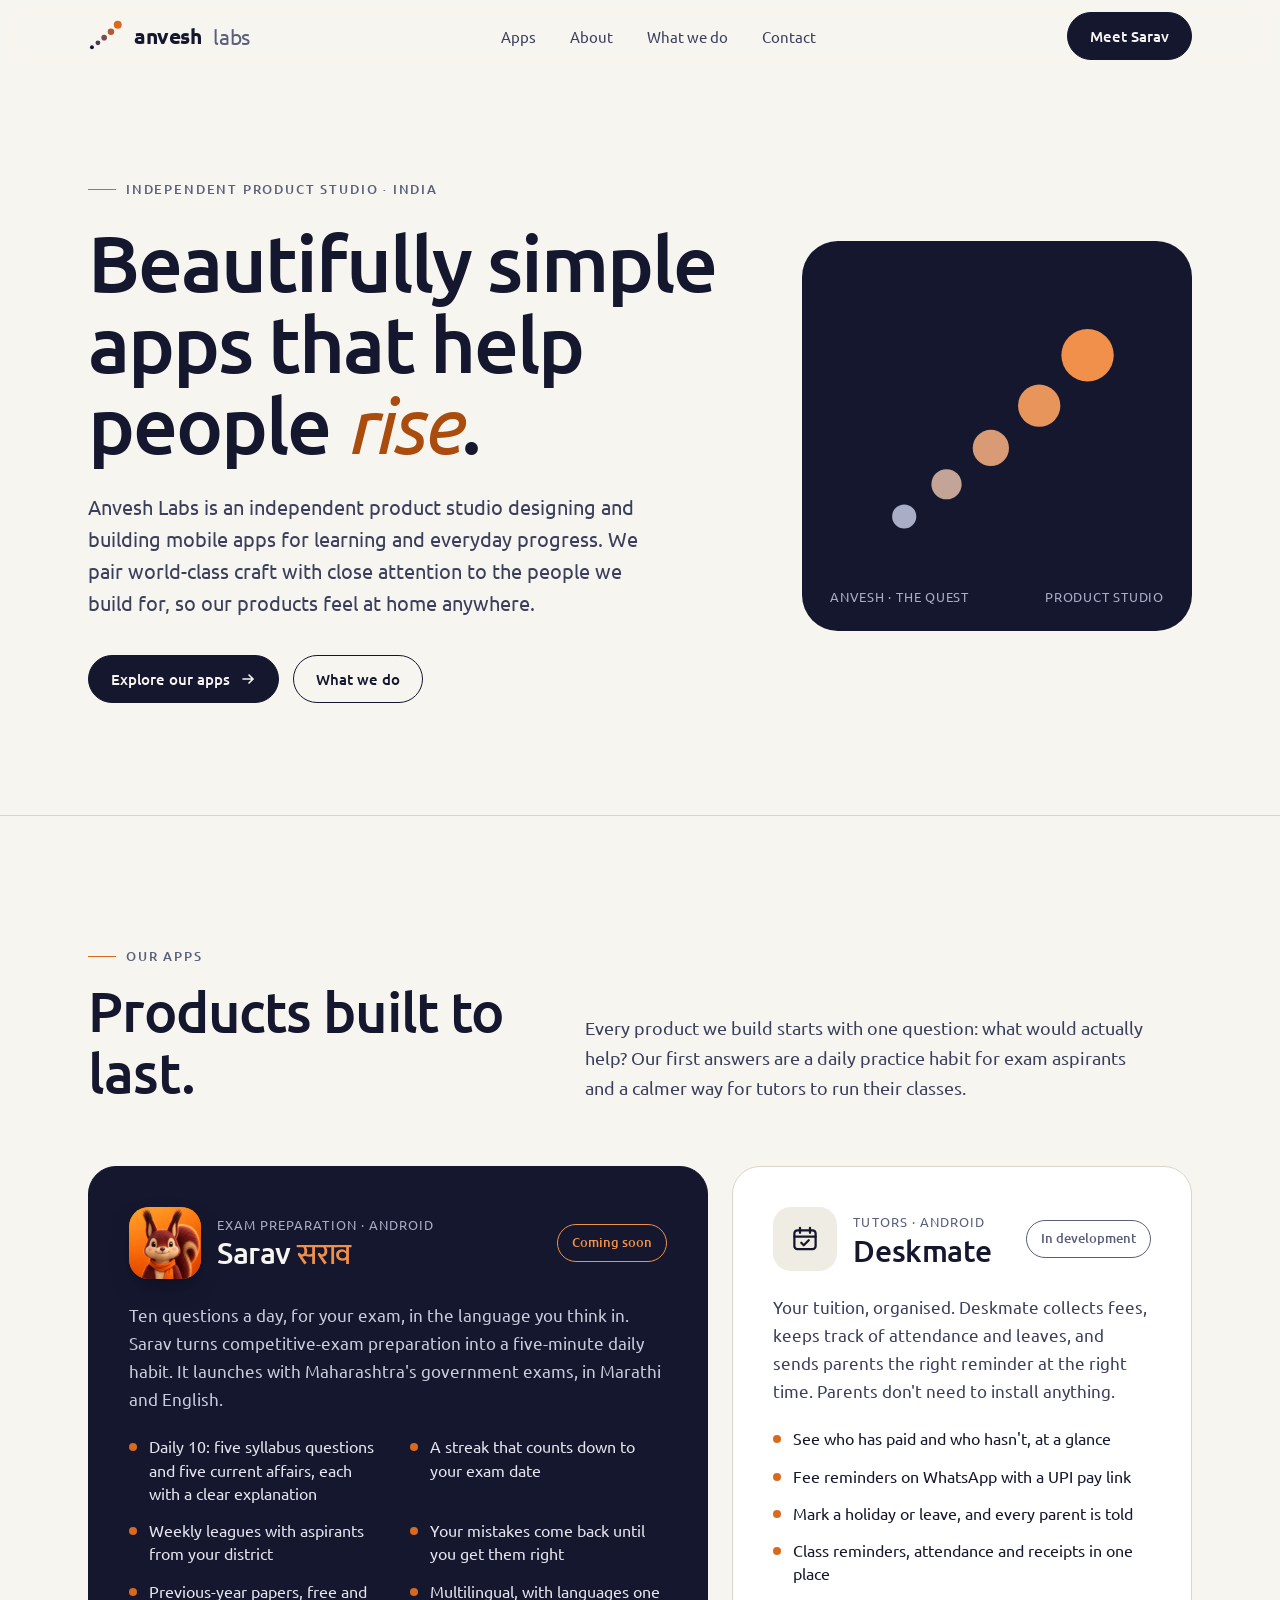
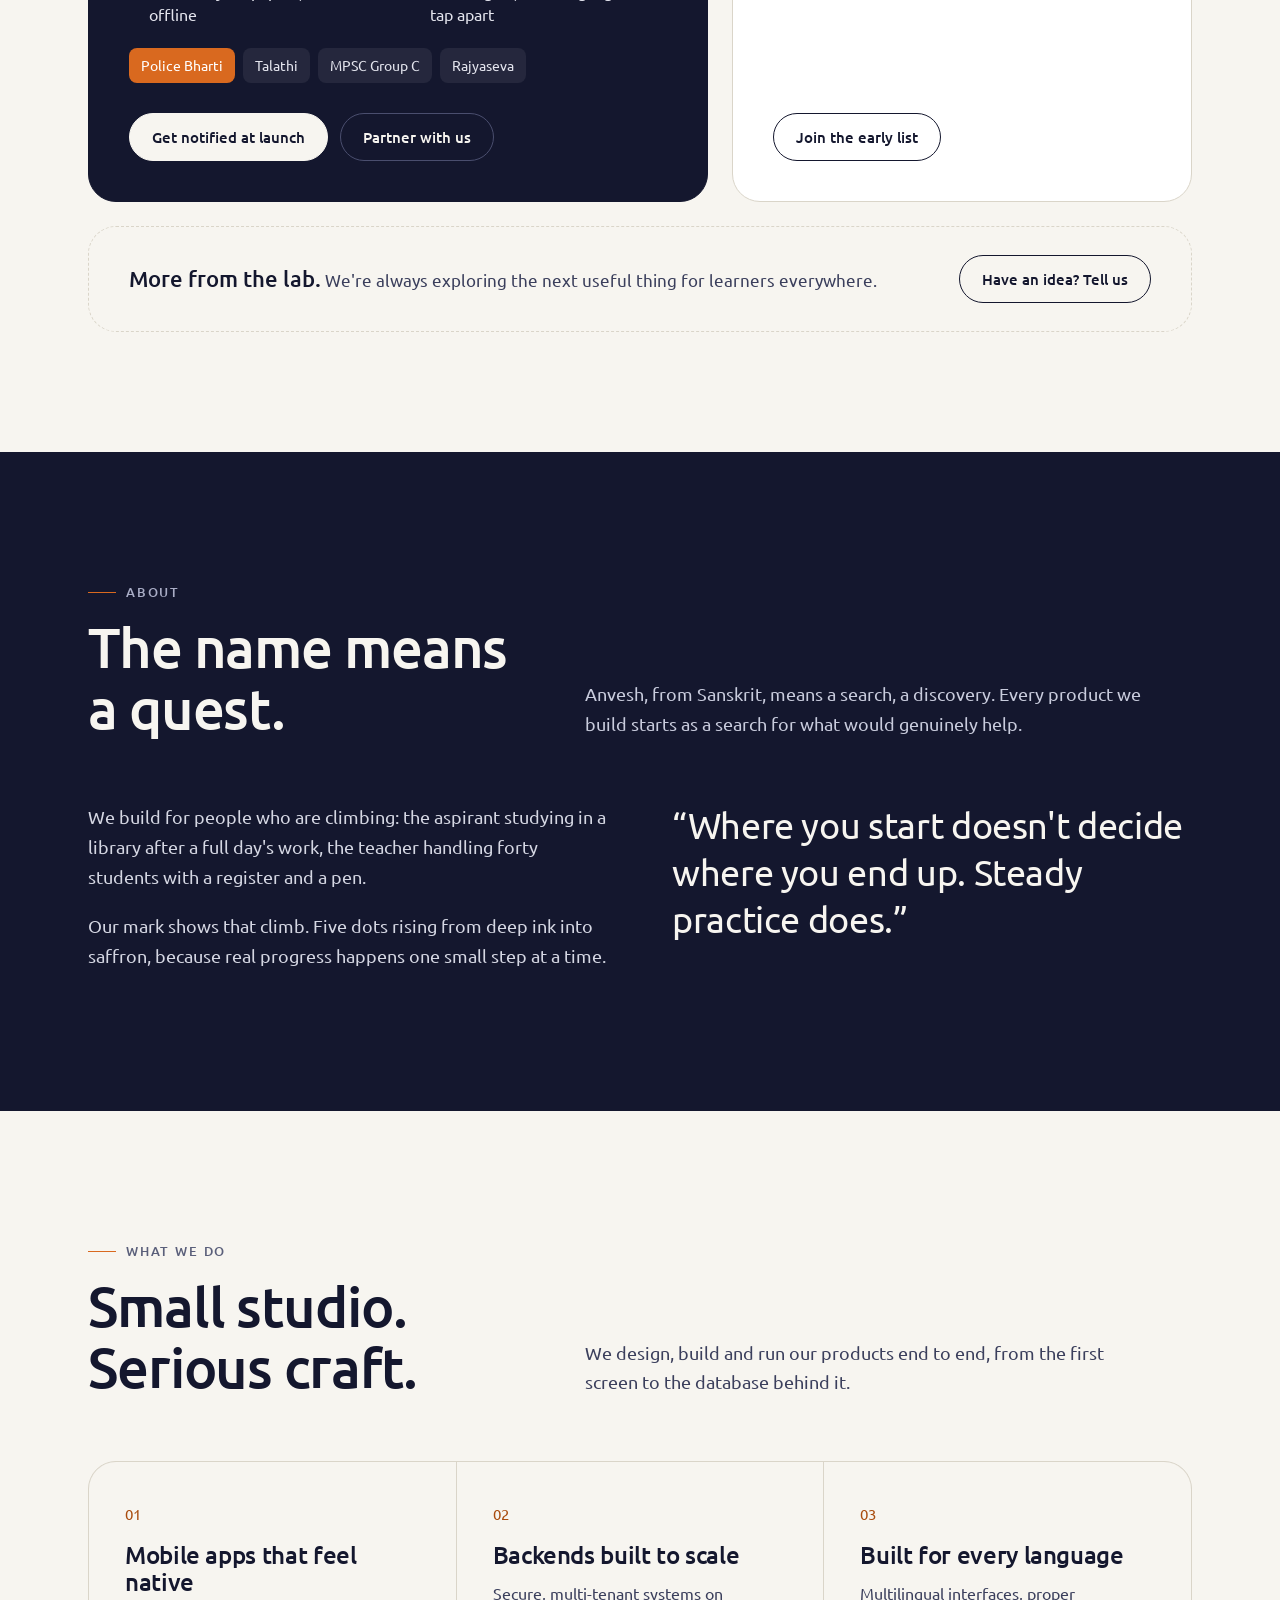
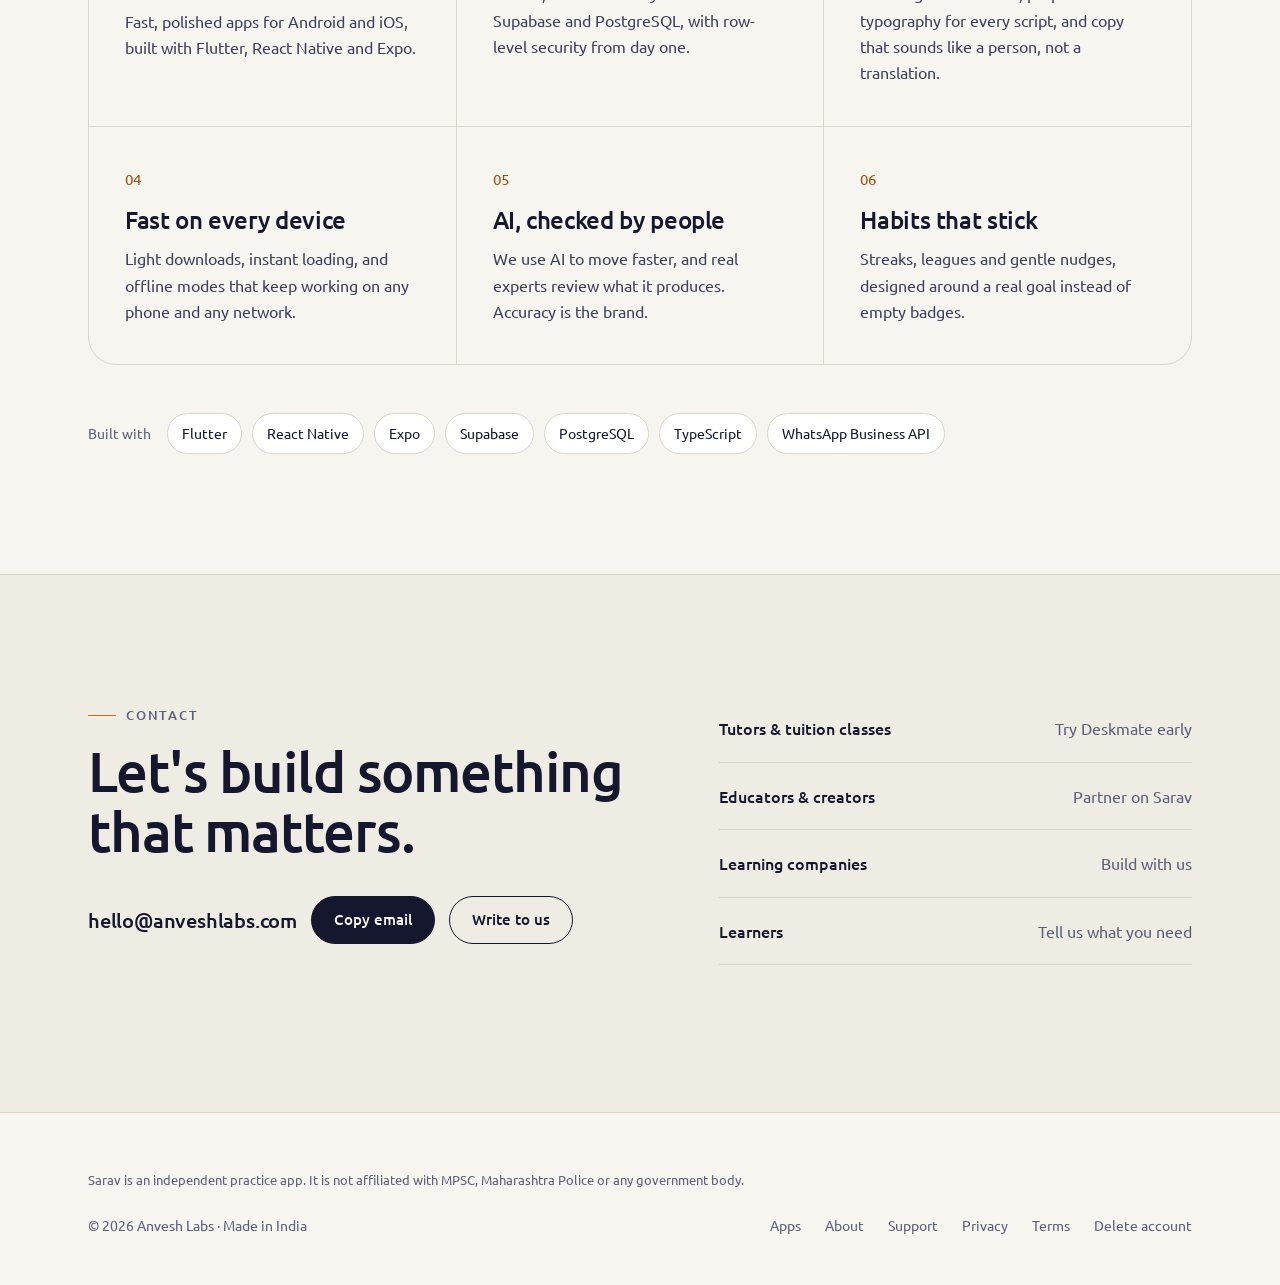
==== commit 03f47e99: "Rename the tutor app to Deskmate and add leaves and reminders Co-Authored-By: Claude Opus 5.5 <norep" ====
--- a/index.html
+++ b/index.html
@@ -4,8 +4,8 @@
 <meta charset="utf-8">
 <meta name="viewport" content="width=device-width, initial-scale=1">
 <title>Anvesh Labs — Independent studio crafting modern mobile apps</title>
-<meta name="description" content="Anvesh Labs is an independent product studio building modern, multilingual mobile apps for learning. Meet Sarav, daily exam practice in your own language, and Hisheb, fee collection made simple for tutors.">
-<meta name="keywords" content="Anvesh Labs, mobile app studio, edtech apps, learning apps, Sarav app, exam practice app, Police Bharti app, MPSC app, tuition fee app, tutor app, Hisheb app">
+<meta name="description" content="Anvesh Labs is an independent product studio building modern, multilingual mobile apps for learning. Meet Sarav, daily exam practice in your own language, and Deskmate, fees, leaves and reminders made simple for tutors.">
+<meta name="keywords" content="Anvesh Labs, mobile app studio, edtech apps, learning apps, Sarav app, exam practice app, Police Bharti app, MPSC app, tuition fee app, tutor app, Deskmate app">
 <meta name="author" content="Anvesh Labs">
 <meta name="robots" content="index, follow, max-image-preview:large">
 <link rel="canonical" href="https://anveshlabs.com/">
@@ -21,7 +21,7 @@
 <meta property="og:locale:alternate" content="mr_IN">
 <meta name="twitter:card" content="summary_large_image">
 <meta name="twitter:title" content="Anvesh Labs — Modern mobile apps for learning">
-<meta name="twitter:description" content="Daily exam practice, effortless fee collection for tutors and more from an independent product studio.">
+<meta name="twitter:description" content="Daily exam practice, fees, leaves and reminders for tutors and more from an independent product studio.">
 <meta name="twitter:image" content="https://anveshlabs.com/og-image.png">
 
 <link rel="icon" type="image/svg+xml" href="data:image/svg+xml,%3Csvg xmlns='http://www.w3.org/2000/svg' viewBox='0 0 120 120'%3E%3Crect width='120' height='120' rx='28' fill='%2314172E'/%3E%3Ccircle cx='24' cy='96' r='7' fill='%23A9ADC6'/%3E%3Ccircle cx='42' cy='82' r='8.5' fill='%23C3A496'/%3E%3Ccircle cx='60' cy='66' r='10' fill='%23D99B75'/%3E%3Ccircle cx='80' cy='47' r='11.5' fill='%23E8955C'/%3E%3Ccircle cx='99' cy='25' r='13' fill='%23F0904A'/%3E%3C/svg%3E">
@@ -67,12 +67,11 @@
     },
     {
       "@type": "MobileApplication",
-      "name": "Hisheb",
-      "alternateName": "हिशेब",
+      "name": "Deskmate",
       "operatingSystem": "Android",
       "applicationCategory": "BusinessApplication",
-      "inLanguage": ["mr", "hi", "en"],
-      "description": "Fee collection for home tutors and tuition classes: WhatsApp reminders with a UPI pay link, receipts and attendance. Parents install nothing.",
+      "inLanguage": ["en", "hi", "mr"],
+      "description": "Fees, attendance, leaves and reminders for home tutors and tuition classes, with WhatsApp reminders and UPI pay links. Parents install nothing.",
       "publisher": {"@id": "https://anveshlabs.com/#org"},
       "offers": {"@type": "Offer", "price": "0", "priceCurrency": "INR"}
     }
@@ -302,7 +301,7 @@
           <div class="eyebrow"><i></i>Our apps</div>
           <h2 id="apps-title">Products built to last.</h2>
         </div>
-        <p>Every product we build starts with one question: what would actually help? Our first answers are a daily practice habit for exam aspirants and a calmer way for tutors to get paid.</p>
+        <p>Every product we build starts with one question: what would actually help? Our first answers are a daily practice habit for exam aspirants and a calmer way for tutors to run their classes.</p>
       </div>
 
       <div class="apps">
@@ -335,26 +334,28 @@
           </div>
         </article>
 
-        <article class="app reveal" id="hisheb" aria-labelledby="hisheb-title">
+        <article class="app reveal" id="deskmate" aria-labelledby="deskmate-title">
           <div class="app-top">
             <div class="app-id">
-              <div class="app-icon light" aria-hidden="true"><span lang="mr">हि</span></div>
+              <div class="app-icon light" aria-hidden="true">
+                <svg width="30" height="30" viewBox="0 0 24 24" fill="none" stroke="#14172E" stroke-width="1.8" stroke-linecap="round" stroke-linejoin="round"><rect x="3.5" y="5" width="17" height="15" rx="2.5"/><path d="M3.5 10h17M8 3v4M16 3v4"/><path d="M9 15l2 2 4-4"/></svg>
+              </div>
               <div>
                 <small>Tutors · Android</small>
-                <h3 id="hisheb-title" style="white-space:nowrap">Hisheb <span lang="mr" style="color:var(--saffron-text);font-size:.8em">हिशेब</span></h3>
+                <h3 id="deskmate-title">Deskmate</h3>
               </div>
             </div>
             <span class="pill dim">In development</span>
           </div>
-          <p>Get your tuition fees on time, without the awkward conversations. Hisheb sends parents a polite reminder on WhatsApp with a link to pay by UPI, and keeps the accounts for you.</p>
+          <p>Your tuition, organised. Deskmate collects fees, keeps track of attendance and leaves, and sends parents the right reminder at the right time. Parents don't need to install anything.</p>
           <ul class="feat" style="grid-template-columns:1fr">
-            <li>Know who has paid and who hasn't, at a glance</li>
-            <li>One-tap WhatsApp reminders with a UPI pay link</li>
-            <li>Parents pay from any UPI app and install nothing</li>
-            <li>Receipts, cash entries and quick attendance in one place</li>
+            <li>See who has paid and who hasn't, at a glance</li>
+            <li>Fee reminders on WhatsApp with a UPI pay link</li>
+            <li>Mark a holiday or leave, and every parent is told</li>
+            <li>Class reminders, attendance and receipts in one place</li>
           </ul>
           <div class="actions">
-            <a class="btn btn-ghost" href="mailto:hello@anveshlabs.com?subject=I%27d%20like%20to%20try%20Hisheb">Join the early list</a>
+            <a class="btn btn-ghost" href="mailto:hello@anveshlabs.com?subject=I%27d%20like%20to%20try%20Deskmate">Join the early list</a>
           </div>
         </article>
 
@@ -451,7 +452,7 @@
         <p class="copied" id="copied" aria-live="polite"></p>
       </div>
       <ul class="who reveal" aria-label="Who we'd love to hear from">
-        <li><b>Tutors &amp; tuition classes</b><span>Try Hisheb early</span></li>
+        <li><b>Tutors &amp; tuition classes</b><span>Try Deskmate early</span></li>
         <li><b>Educators &amp; creators</b><span>Partner on Sarav</span></li>
         <li><b>Learning companies</b><span>Build with us</span></li>
         <li><b>Learners</b><span>Tell us what you need</span></li>
